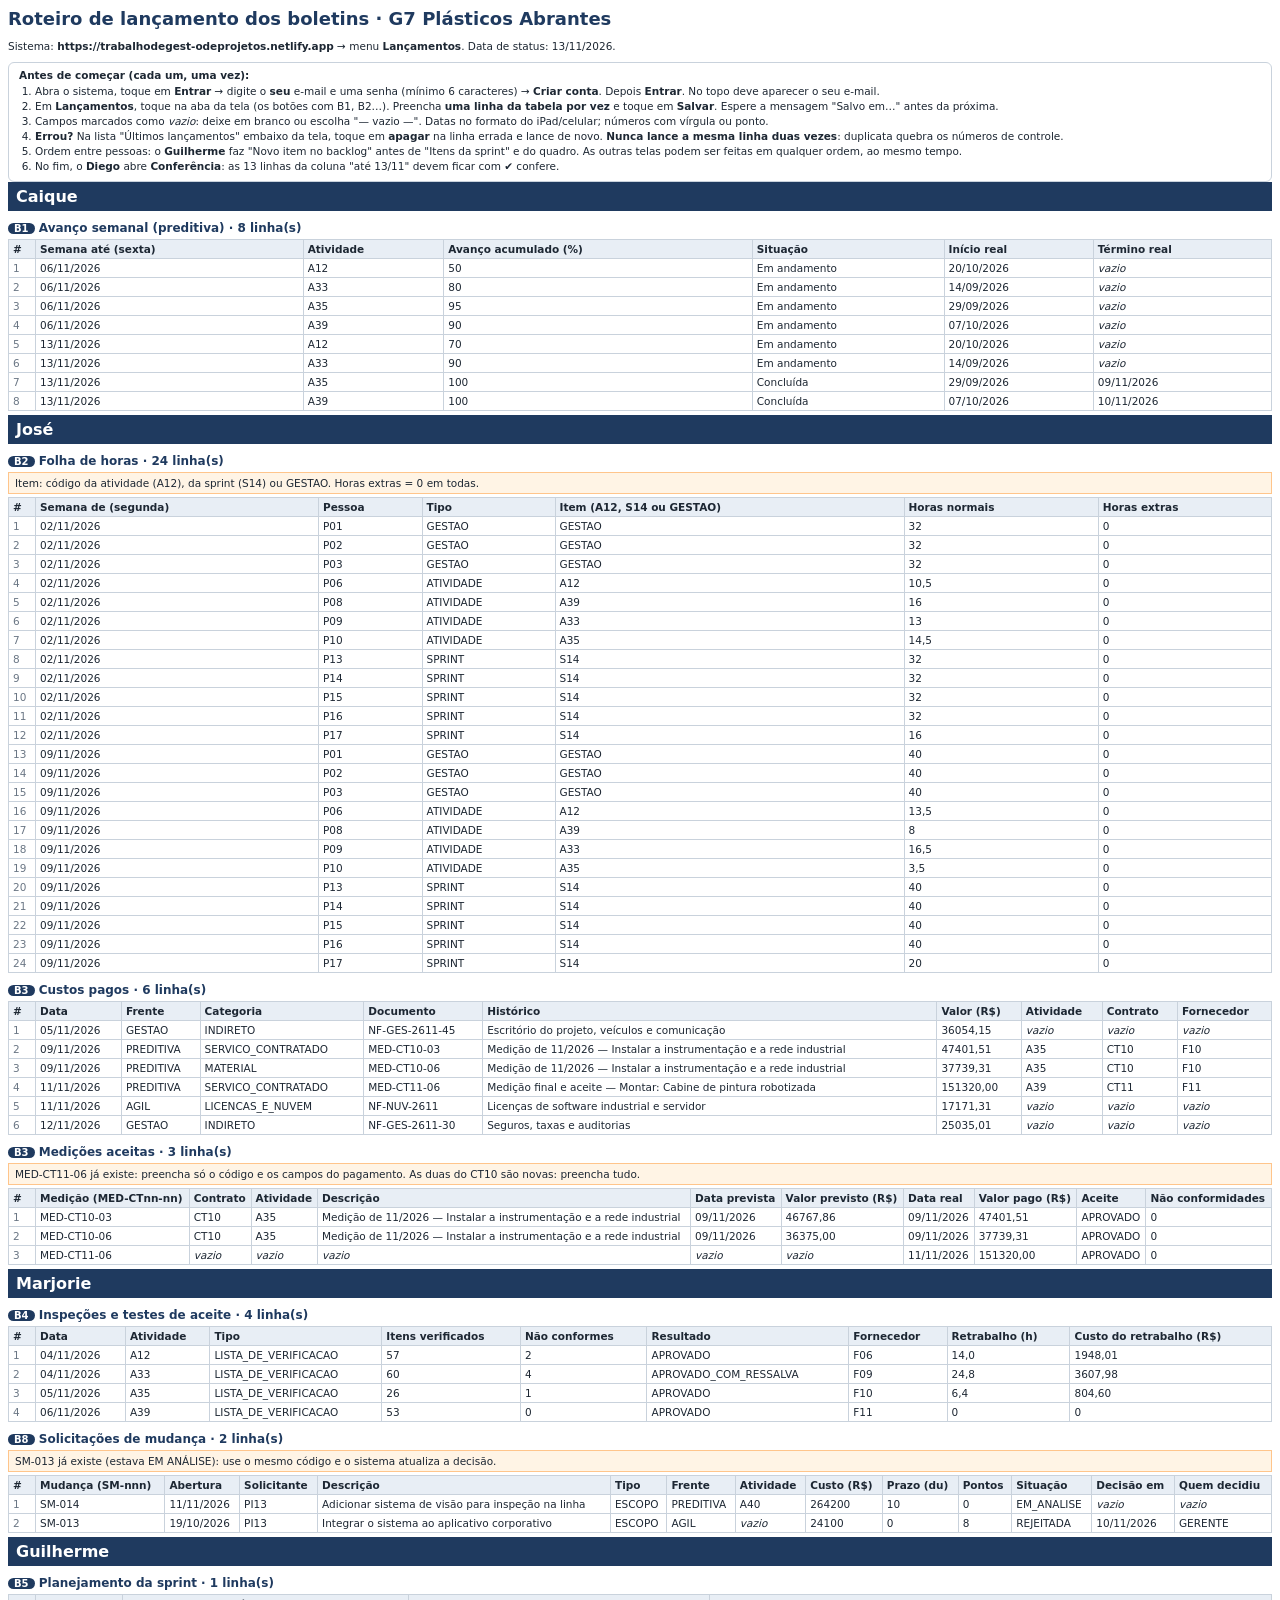
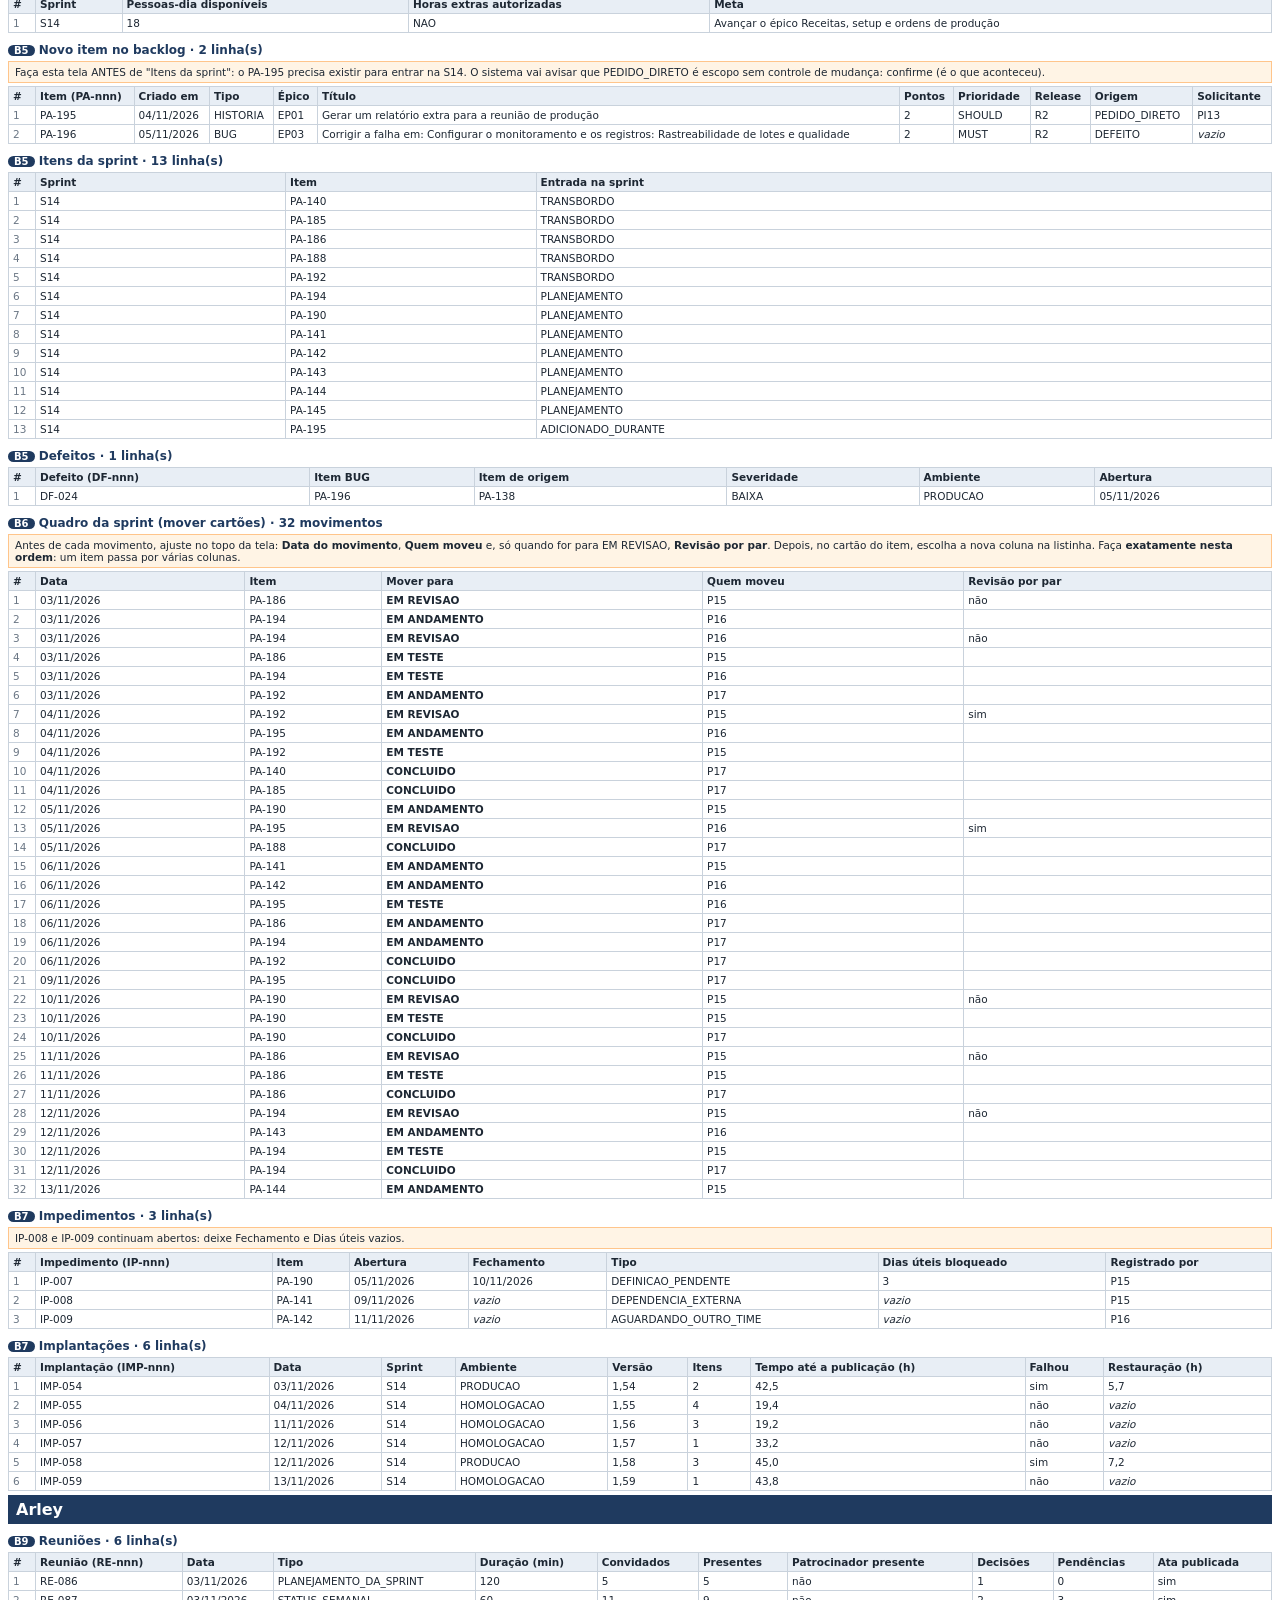
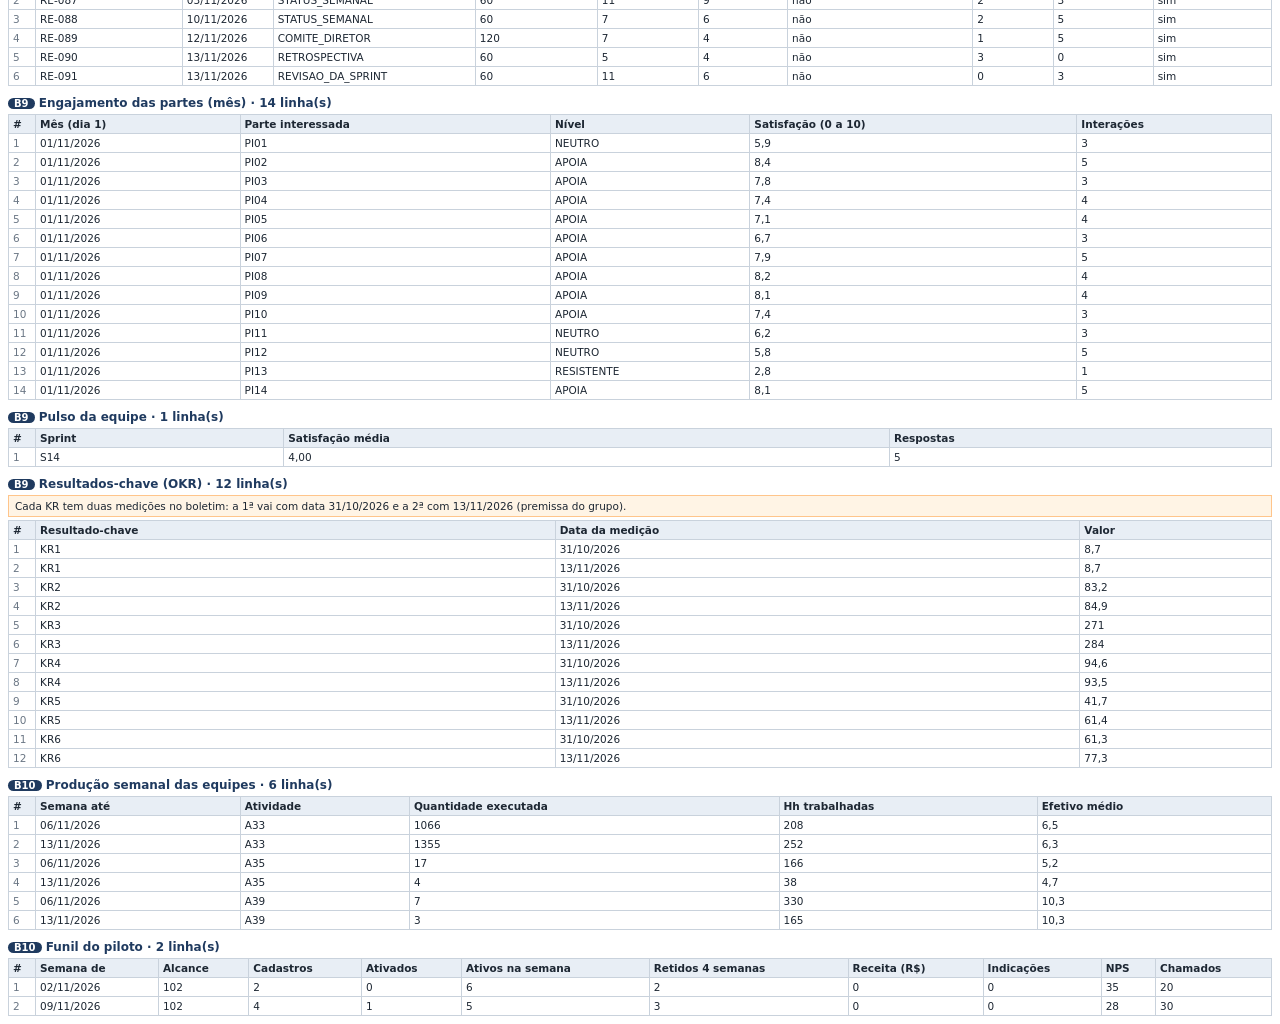
==== docs/roteiro-lancamento.html @ b90aec84 "Roteiro de lançamento dos boletins por integrante (docs/roteiro-lancamento.pdf) Gerado de testes/bol" ====
<!DOCTYPE html><html lang="pt-BR"><head><meta charset="utf-8"><title>Roteiro de lançamento dos boletins · G7</title><style>
@page { size: A4 landscape; margin: 10mm; }
body { font-family: "DejaVu Sans", Arial, sans-serif; font-size: 10.5px; color: #1d2733; }
h1 { font-size: 18px; margin: 0 0 4px; color: #1f3a5f; } h2 { font-size: 16px; color: #fff; background: #1f3a5f; padding: 5px 8px; margin: 0 0 6px; }
h3 { font-size: 12px; color: #1f3a5f; margin: 10px 0 4px; } section { page-break-before: always; }
table { border-collapse: collapse; width: 100%; margin-bottom: 4px; } th { background: #e8eef5; } th, td { border: 1px solid #c9d2dc; padding: 3px 4px; text-align: left; vertical-align: top; }
td.n { color: #6b7785; width: 18px; } .chip { background: #1f3a5f; color: #fff; border-radius: 8px; padding: 0 6px; font-size: 10px; }
.dica { background: #fff4e5; border: 1px solid #ffc58b; padding: 4px 6px; margin: 3px 0; } ol { margin: 4px 0 0 16px; padding: 0; } li { margin: 3px 0; }
.caixa { border: 1px solid #c9d2dc; border-radius: 6px; padding: 6px 10px; margin-top: 6px; }
</style></head><body>
<h1>Roteiro de lançamento dos boletins · G7 Plásticos Abrantes</h1>
<p>Sistema: <b>https://trabalhodegest-odeprojetos.netlify.app</b> → menu <b>Lançamentos</b>. Data de status: 13/11/2026.</p>
<div class="caixa"><b>Antes de começar (cada um, uma vez):</b><ol>
<li>Abra o sistema, toque em <b>Entrar</b> → digite o <b>seu</b> e-mail e uma senha (mínimo 6 caracteres) → <b>Criar conta</b>. Depois <b>Entrar</b>. No topo deve aparecer o seu e-mail.</li>
<li>Em <b>Lançamentos</b>, toque na aba da tela (os botões com B1, B2…). Preencha <b>uma linha da tabela por vez</b> e toque em <b>Salvar</b>. Espere a mensagem "Salvo em…" antes da próxima.</li>
<li>Campos marcados como <i>vazio</i>: deixe em branco ou escolha "— vazio —". Datas no formato do iPad/celular; números com vírgula ou ponto.</li>
<li><b>Errou?</b> Na lista "Últimos lançamentos" embaixo da tela, toque em <b>apagar</b> na linha errada e lance de novo. <b>Nunca lance a mesma linha duas vezes</b>: duplicata quebra os números de controle.</li>
<li>Ordem entre pessoas: o <b>Guilherme</b> faz "Novo item no backlog" antes de "Itens da sprint" e do quadro. As outras telas podem ser feitas em qualquer ordem, ao mesmo tempo.</li>
<li>No fim, o <b>Diego</b> abre <b>Conferência</b>: as 13 linhas da coluna "até 13/11" devem ficar com ✔ confere.</li></ol></div>
<section><h2>Caique</h2><h3><span class="chip">B1</span> Avanço semanal (preditiva) · 8 linha(s)</h3><table><tr><th>#</th><th>Semana até (sexta)</th><th>Atividade</th><th>Avanço acumulado (%)</th><th>Situação</th><th>Início real</th><th>Término real</th></tr><tr><td class="n">1</td><td>06/11/2026</td><td>A12</td><td>50</td><td>Em andamento</td><td>20/10/2026</td><td><i>vazio</i></td></tr><tr><td class="n">2</td><td>06/11/2026</td><td>A33</td><td>80</td><td>Em andamento</td><td>14/09/2026</td><td><i>vazio</i></td></tr><tr><td class="n">3</td><td>06/11/2026</td><td>A35</td><td>95</td><td>Em andamento</td><td>29/09/2026</td><td><i>vazio</i></td></tr><tr><td class="n">4</td><td>06/11/2026</td><td>A39</td><td>90</td><td>Em andamento</td><td>07/10/2026</td><td><i>vazio</i></td></tr><tr><td class="n">5</td><td>13/11/2026</td><td>A12</td><td>70</td><td>Em andamento</td><td>20/10/2026</td><td><i>vazio</i></td></tr><tr><td class="n">6</td><td>13/11/2026</td><td>A33</td><td>90</td><td>Em andamento</td><td>14/09/2026</td><td><i>vazio</i></td></tr><tr><td class="n">7</td><td>13/11/2026</td><td>A35</td><td>100</td><td>Concluída</td><td>29/09/2026</td><td>09/11/2026</td></tr><tr><td class="n">8</td><td>13/11/2026</td><td>A39</td><td>100</td><td>Concluída</td><td>07/10/2026</td><td>10/11/2026</td></tr></table></section><section><h2>José</h2><h3><span class="chip">B2</span> Folha de horas · 24 linha(s)</h3><p class="dica">Item: código da atividade (A12), da sprint (S14) ou GESTAO. Horas extras = 0 em todas.</p><table><tr><th>#</th><th>Semana de (segunda)</th><th>Pessoa</th><th>Tipo</th><th>Item (A12, S14 ou GESTAO)</th><th>Horas normais</th><th>Horas extras</th></tr><tr><td class="n">1</td><td>02/11/2026</td><td>P01</td><td>GESTAO</td><td>GESTAO</td><td>32</td><td>0</td></tr><tr><td class="n">2</td><td>02/11/2026</td><td>P02</td><td>GESTAO</td><td>GESTAO</td><td>32</td><td>0</td></tr><tr><td class="n">3</td><td>02/11/2026</td><td>P03</td><td>GESTAO</td><td>GESTAO</td><td>32</td><td>0</td></tr><tr><td class="n">4</td><td>02/11/2026</td><td>P06</td><td>ATIVIDADE</td><td>A12</td><td>10,5</td><td>0</td></tr><tr><td class="n">5</td><td>02/11/2026</td><td>P08</td><td>ATIVIDADE</td><td>A39</td><td>16</td><td>0</td></tr><tr><td class="n">6</td><td>02/11/2026</td><td>P09</td><td>ATIVIDADE</td><td>A33</td><td>13</td><td>0</td></tr><tr><td class="n">7</td><td>02/11/2026</td><td>P10</td><td>ATIVIDADE</td><td>A35</td><td>14,5</td><td>0</td></tr><tr><td class="n">8</td><td>02/11/2026</td><td>P13</td><td>SPRINT</td><td>S14</td><td>32</td><td>0</td></tr><tr><td class="n">9</td><td>02/11/2026</td><td>P14</td><td>SPRINT</td><td>S14</td><td>32</td><td>0</td></tr><tr><td class="n">10</td><td>02/11/2026</td><td>P15</td><td>SPRINT</td><td>S14</td><td>32</td><td>0</td></tr><tr><td class="n">11</td><td>02/11/2026</td><td>P16</td><td>SPRINT</td><td>S14</td><td>32</td><td>0</td></tr><tr><td class="n">12</td><td>02/11/2026</td><td>P17</td><td>SPRINT</td><td>S14</td><td>16</td><td>0</td></tr><tr><td class="n">13</td><td>09/11/2026</td><td>P01</td><td>GESTAO</td><td>GESTAO</td><td>40</td><td>0</td></tr><tr><td class="n">14</td><td>09/11/2026</td><td>P02</td><td>GESTAO</td><td>GESTAO</td><td>40</td><td>0</td></tr><tr><td class="n">15</td><td>09/11/2026</td><td>P03</td><td>GESTAO</td><td>GESTAO</td><td>40</td><td>0</td></tr><tr><td class="n">16</td><td>09/11/2026</td><td>P06</td><td>ATIVIDADE</td><td>A12</td><td>13,5</td><td>0</td></tr><tr><td class="n">17</td><td>09/11/2026</td><td>P08</td><td>ATIVIDADE</td><td>A39</td><td>8</td><td>0</td></tr><tr><td class="n">18</td><td>09/11/2026</td><td>P09</td><td>ATIVIDADE</td><td>A33</td><td>16,5</td><td>0</td></tr><tr><td class="n">19</td><td>09/11/2026</td><td>P10</td><td>ATIVIDADE</td><td>A35</td><td>3,5</td><td>0</td></tr><tr><td class="n">20</td><td>09/11/2026</td><td>P13</td><td>SPRINT</td><td>S14</td><td>40</td><td>0</td></tr><tr><td class="n">21</td><td>09/11/2026</td><td>P14</td><td>SPRINT</td><td>S14</td><td>40</td><td>0</td></tr><tr><td class="n">22</td><td>09/11/2026</td><td>P15</td><td>SPRINT</td><td>S14</td><td>40</td><td>0</td></tr><tr><td class="n">23</td><td>09/11/2026</td><td>P16</td><td>SPRINT</td><td>S14</td><td>40</td><td>0</td></tr><tr><td class="n">24</td><td>09/11/2026</td><td>P17</td><td>SPRINT</td><td>S14</td><td>20</td><td>0</td></tr></table><h3><span class="chip">B3</span> Custos pagos · 6 linha(s)</h3><table><tr><th>#</th><th>Data</th><th>Frente</th><th>Categoria</th><th>Documento</th><th>Histórico</th><th>Valor (R$)</th><th>Atividade</th><th>Contrato</th><th>Fornecedor</th></tr><tr><td class="n">1</td><td>05/11/2026</td><td>GESTAO</td><td>INDIRETO</td><td>NF-GES-2611-45</td><td>Escritório do projeto, veículos e comunicação</td><td>36054,15</td><td><i>vazio</i></td><td><i>vazio</i></td><td><i>vazio</i></td></tr><tr><td class="n">2</td><td>09/11/2026</td><td>PREDITIVA</td><td>SERVICO_CONTRATADO</td><td>MED-CT10-03</td><td>Medição de 11/2026 — Instalar a instrumentação e a rede industrial</td><td>47401,51</td><td>A35</td><td>CT10</td><td>F10</td></tr><tr><td class="n">3</td><td>09/11/2026</td><td>PREDITIVA</td><td>MATERIAL</td><td>MED-CT10-06</td><td>Medição de 11/2026 — Instalar a instrumentação e a rede industrial</td><td>37739,31</td><td>A35</td><td>CT10</td><td>F10</td></tr><tr><td class="n">4</td><td>11/11/2026</td><td>PREDITIVA</td><td>SERVICO_CONTRATADO</td><td>MED-CT11-06</td><td>Medição final e aceite — Montar: Cabine de pintura robotizada</td><td>151320,00</td><td>A39</td><td>CT11</td><td>F11</td></tr><tr><td class="n">5</td><td>11/11/2026</td><td>AGIL</td><td>LICENCAS_E_NUVEM</td><td>NF-NUV-2611</td><td>Licenças de software industrial e servidor</td><td>17171,31</td><td><i>vazio</i></td><td><i>vazio</i></td><td><i>vazio</i></td></tr><tr><td class="n">6</td><td>12/11/2026</td><td>GESTAO</td><td>INDIRETO</td><td>NF-GES-2611-30</td><td>Seguros, taxas e auditorias</td><td>25035,01</td><td><i>vazio</i></td><td><i>vazio</i></td><td><i>vazio</i></td></tr></table><h3><span class="chip">B3</span> Medições aceitas · 3 linha(s)</h3><p class="dica">MED-CT11-06 já existe: preencha só o código e os campos do pagamento. As duas do CT10 são novas: preencha tudo.</p><table><tr><th>#</th><th>Medição (MED-CTnn-nn)</th><th>Contrato</th><th>Atividade</th><th>Descrição</th><th>Data prevista</th><th>Valor previsto (R$)</th><th>Data real</th><th>Valor pago (R$)</th><th>Aceite</th><th>Não conformidades</th></tr><tr><td class="n">1</td><td>MED-CT10-03</td><td>CT10</td><td>A35</td><td>Medição de 11/2026 — Instalar a instrumentação e a rede industrial</td><td>09/11/2026</td><td>46767,86</td><td>09/11/2026</td><td>47401,51</td><td>APROVADO</td><td>0</td></tr><tr><td class="n">2</td><td>MED-CT10-06</td><td>CT10</td><td>A35</td><td>Medição de 11/2026 — Instalar a instrumentação e a rede industrial</td><td>09/11/2026</td><td>36375,00</td><td>09/11/2026</td><td>37739,31</td><td>APROVADO</td><td>0</td></tr><tr><td class="n">3</td><td>MED-CT11-06</td><td><i>vazio</i></td><td><i>vazio</i></td><td><i>vazio</i></td><td><i>vazio</i></td><td><i>vazio</i></td><td>11/11/2026</td><td>151320,00</td><td>APROVADO</td><td>0</td></tr></table></section><section><h2>Marjorie</h2><h3><span class="chip">B4</span> Inspeções e testes de aceite · 4 linha(s)</h3><table><tr><th>#</th><th>Data</th><th>Atividade</th><th>Tipo</th><th>Itens verificados</th><th>Não conformes</th><th>Resultado</th><th>Fornecedor</th><th>Retrabalho (h)</th><th>Custo do retrabalho (R$)</th></tr><tr><td class="n">1</td><td>04/11/2026</td><td>A12</td><td>LISTA_DE_VERIFICACAO</td><td>57</td><td>2</td><td>APROVADO</td><td>F06</td><td>14,0</td><td>1948,01</td></tr><tr><td class="n">2</td><td>04/11/2026</td><td>A33</td><td>LISTA_DE_VERIFICACAO</td><td>60</td><td>4</td><td>APROVADO_COM_RESSALVA</td><td>F09</td><td>24,8</td><td>3607,98</td></tr><tr><td class="n">3</td><td>05/11/2026</td><td>A35</td><td>LISTA_DE_VERIFICACAO</td><td>26</td><td>1</td><td>APROVADO</td><td>F10</td><td>6,4</td><td>804,60</td></tr><tr><td class="n">4</td><td>06/11/2026</td><td>A39</td><td>LISTA_DE_VERIFICACAO</td><td>53</td><td>0</td><td>APROVADO</td><td>F11</td><td>0</td><td>0</td></tr></table><h3><span class="chip">B8</span> Solicitações de mudança · 2 linha(s)</h3><p class="dica">SM-013 já existe (estava EM ANÁLISE): use o mesmo código e o sistema atualiza a decisão.</p><table><tr><th>#</th><th>Mudança (SM-nnn)</th><th>Abertura</th><th>Solicitante</th><th>Descrição</th><th>Tipo</th><th>Frente</th><th>Atividade</th><th>Custo (R$)</th><th>Prazo (du)</th><th>Pontos</th><th>Situação</th><th>Decisão em</th><th>Quem decidiu</th></tr><tr><td class="n">1</td><td>SM-014</td><td>11/11/2026</td><td>PI13</td><td>Adicionar sistema de visão para inspeção na linha</td><td>ESCOPO</td><td>PREDITIVA</td><td>A40</td><td>264200</td><td>10</td><td>0</td><td>EM_ANALISE</td><td><i>vazio</i></td><td><i>vazio</i></td></tr><tr><td class="n">2</td><td>SM-013</td><td>19/10/2026</td><td>PI13</td><td>Integrar o sistema ao aplicativo corporativo</td><td>ESCOPO</td><td>AGIL</td><td><i>vazio</i></td><td>24100</td><td>0</td><td>8</td><td>REJEITADA</td><td>10/11/2026</td><td>GERENTE</td></tr></table></section><section><h2>Guilherme</h2><h3><span class="chip">B5</span> Planejamento da sprint · 1 linha(s)</h3><table><tr><th>#</th><th>Sprint</th><th>Pessoas-dia disponíveis</th><th>Horas extras autorizadas</th><th>Meta</th></tr><tr><td class="n">1</td><td>S14</td><td>18</td><td>NAO</td><td>Avançar o épico Receitas, setup e ordens de produção</td></tr></table><h3><span class="chip">B5</span> Novo item no backlog · 2 linha(s)</h3><p class="dica">Faça esta tela ANTES de "Itens da sprint": o PA-195 precisa existir para entrar na S14. O sistema vai avisar que PEDIDO_DIRETO é escopo sem controle de mudança: confirme (é o que aconteceu).</p><table><tr><th>#</th><th>Item (PA-nnn)</th><th>Criado em</th><th>Tipo</th><th>Épico</th><th>Título</th><th>Pontos</th><th>Prioridade</th><th>Release</th><th>Origem</th><th>Solicitante</th></tr><tr><td class="n">1</td><td>PA-195</td><td>04/11/2026</td><td>HISTORIA</td><td>EP01</td><td>Gerar um relatório extra para a reunião de produção</td><td>2</td><td>SHOULD</td><td>R2</td><td>PEDIDO_DIRETO</td><td>PI13</td></tr><tr><td class="n">2</td><td>PA-196</td><td>05/11/2026</td><td>BUG</td><td>EP03</td><td>Corrigir a falha em: Configurar o monitoramento e os registros: Rastreabilidade de lotes e qualidade</td><td>2</td><td>MUST</td><td>R2</td><td>DEFEITO</td><td><i>vazio</i></td></tr></table><h3><span class="chip">B5</span> Itens da sprint · 13 linha(s)</h3><table><tr><th>#</th><th>Sprint</th><th>Item</th><th>Entrada na sprint</th></tr><tr><td class="n">1</td><td>S14</td><td>PA-140</td><td>TRANSBORDO</td></tr><tr><td class="n">2</td><td>S14</td><td>PA-185</td><td>TRANSBORDO</td></tr><tr><td class="n">3</td><td>S14</td><td>PA-186</td><td>TRANSBORDO</td></tr><tr><td class="n">4</td><td>S14</td><td>PA-188</td><td>TRANSBORDO</td></tr><tr><td class="n">5</td><td>S14</td><td>PA-192</td><td>TRANSBORDO</td></tr><tr><td class="n">6</td><td>S14</td><td>PA-194</td><td>PLANEJAMENTO</td></tr><tr><td class="n">7</td><td>S14</td><td>PA-190</td><td>PLANEJAMENTO</td></tr><tr><td class="n">8</td><td>S14</td><td>PA-141</td><td>PLANEJAMENTO</td></tr><tr><td class="n">9</td><td>S14</td><td>PA-142</td><td>PLANEJAMENTO</td></tr><tr><td class="n">10</td><td>S14</td><td>PA-143</td><td>PLANEJAMENTO</td></tr><tr><td class="n">11</td><td>S14</td><td>PA-144</td><td>PLANEJAMENTO</td></tr><tr><td class="n">12</td><td>S14</td><td>PA-145</td><td>PLANEJAMENTO</td></tr><tr><td class="n">13</td><td>S14</td><td>PA-195</td><td>ADICIONADO_DURANTE</td></tr></table><h3><span class="chip">B5</span> Defeitos · 1 linha(s)</h3><table><tr><th>#</th><th>Defeito (DF-nnn)</th><th>Item BUG</th><th>Item de origem</th><th>Severidade</th><th>Ambiente</th><th>Abertura</th></tr><tr><td class="n">1</td><td>DF-024</td><td>PA-196</td><td>PA-138</td><td>BAIXA</td><td>PRODUCAO</td><td>05/11/2026</td></tr></table><h3><span class="chip">B6</span> Quadro da sprint (mover cartões) · 32 movimentos</h3><p class="dica">Antes de cada movimento, ajuste no topo da tela: <b>Data do movimento</b>, <b>Quem moveu</b> e, só quando for para EM REVISAO, <b>Revisão por par</b>. Depois, no cartão do item, escolha a nova coluna na listinha. Faça <b>exatamente nesta ordem</b>: um item passa por várias colunas.</p><table><tr><th>#</th><th>Data</th><th>Item</th><th>Mover para</th><th>Quem moveu</th><th>Revisão por par</th></tr><tr><td class="n">1</td><td>03/11/2026</td><td>PA-186</td><td><b>EM REVISAO</b></td><td>P15</td><td>não</td></tr><tr><td class="n">2</td><td>03/11/2026</td><td>PA-194</td><td><b>EM ANDAMENTO</b></td><td>P16</td><td></td></tr><tr><td class="n">3</td><td>03/11/2026</td><td>PA-194</td><td><b>EM REVISAO</b></td><td>P16</td><td>não</td></tr><tr><td class="n">4</td><td>03/11/2026</td><td>PA-186</td><td><b>EM TESTE</b></td><td>P15</td><td></td></tr><tr><td class="n">5</td><td>03/11/2026</td><td>PA-194</td><td><b>EM TESTE</b></td><td>P16</td><td></td></tr><tr><td class="n">6</td><td>03/11/2026</td><td>PA-192</td><td><b>EM ANDAMENTO</b></td><td>P17</td><td></td></tr><tr><td class="n">7</td><td>04/11/2026</td><td>PA-192</td><td><b>EM REVISAO</b></td><td>P15</td><td>sim</td></tr><tr><td class="n">8</td><td>04/11/2026</td><td>PA-195</td><td><b>EM ANDAMENTO</b></td><td>P16</td><td></td></tr><tr><td class="n">9</td><td>04/11/2026</td><td>PA-192</td><td><b>EM TESTE</b></td><td>P15</td><td></td></tr><tr><td class="n">10</td><td>04/11/2026</td><td>PA-140</td><td><b>CONCLUIDO</b></td><td>P17</td><td></td></tr><tr><td class="n">11</td><td>04/11/2026</td><td>PA-185</td><td><b>CONCLUIDO</b></td><td>P17</td><td></td></tr><tr><td class="n">12</td><td>05/11/2026</td><td>PA-190</td><td><b>EM ANDAMENTO</b></td><td>P15</td><td></td></tr><tr><td class="n">13</td><td>05/11/2026</td><td>PA-195</td><td><b>EM REVISAO</b></td><td>P16</td><td>sim</td></tr><tr><td class="n">14</td><td>05/11/2026</td><td>PA-188</td><td><b>CONCLUIDO</b></td><td>P17</td><td></td></tr><tr><td class="n">15</td><td>06/11/2026</td><td>PA-141</td><td><b>EM ANDAMENTO</b></td><td>P15</td><td></td></tr><tr><td class="n">16</td><td>06/11/2026</td><td>PA-142</td><td><b>EM ANDAMENTO</b></td><td>P16</td><td></td></tr><tr><td class="n">17</td><td>06/11/2026</td><td>PA-195</td><td><b>EM TESTE</b></td><td>P16</td><td></td></tr><tr><td class="n">18</td><td>06/11/2026</td><td>PA-186</td><td><b>EM ANDAMENTO</b></td><td>P17</td><td></td></tr><tr><td class="n">19</td><td>06/11/2026</td><td>PA-194</td><td><b>EM ANDAMENTO</b></td><td>P17</td><td></td></tr><tr><td class="n">20</td><td>06/11/2026</td><td>PA-192</td><td><b>CONCLUIDO</b></td><td>P17</td><td></td></tr><tr><td class="n">21</td><td>09/11/2026</td><td>PA-195</td><td><b>CONCLUIDO</b></td><td>P17</td><td></td></tr><tr><td class="n">22</td><td>10/11/2026</td><td>PA-190</td><td><b>EM REVISAO</b></td><td>P15</td><td>não</td></tr><tr><td class="n">23</td><td>10/11/2026</td><td>PA-190</td><td><b>EM TESTE</b></td><td>P15</td><td></td></tr><tr><td class="n">24</td><td>10/11/2026</td><td>PA-190</td><td><b>CONCLUIDO</b></td><td>P17</td><td></td></tr><tr><td class="n">25</td><td>11/11/2026</td><td>PA-186</td><td><b>EM REVISAO</b></td><td>P15</td><td>não</td></tr><tr><td class="n">26</td><td>11/11/2026</td><td>PA-186</td><td><b>EM TESTE</b></td><td>P15</td><td></td></tr><tr><td class="n">27</td><td>11/11/2026</td><td>PA-186</td><td><b>CONCLUIDO</b></td><td>P17</td><td></td></tr><tr><td class="n">28</td><td>12/11/2026</td><td>PA-194</td><td><b>EM REVISAO</b></td><td>P15</td><td>não</td></tr><tr><td class="n">29</td><td>12/11/2026</td><td>PA-143</td><td><b>EM ANDAMENTO</b></td><td>P16</td><td></td></tr><tr><td class="n">30</td><td>12/11/2026</td><td>PA-194</td><td><b>EM TESTE</b></td><td>P15</td><td></td></tr><tr><td class="n">31</td><td>12/11/2026</td><td>PA-194</td><td><b>CONCLUIDO</b></td><td>P17</td><td></td></tr><tr><td class="n">32</td><td>13/11/2026</td><td>PA-144</td><td><b>EM ANDAMENTO</b></td><td>P15</td><td></td></tr></table><h3><span class="chip">B7</span> Impedimentos · 3 linha(s)</h3><p class="dica">IP-008 e IP-009 continuam abertos: deixe Fechamento e Dias úteis vazios.</p><table><tr><th>#</th><th>Impedimento (IP-nnn)</th><th>Item</th><th>Abertura</th><th>Fechamento</th><th>Tipo</th><th>Dias úteis bloqueado</th><th>Registrado por</th></tr><tr><td class="n">1</td><td>IP-007</td><td>PA-190</td><td>05/11/2026</td><td>10/11/2026</td><td>DEFINICAO_PENDENTE</td><td>3</td><td>P15</td></tr><tr><td class="n">2</td><td>IP-008</td><td>PA-141</td><td>09/11/2026</td><td><i>vazio</i></td><td>DEPENDENCIA_EXTERNA</td><td><i>vazio</i></td><td>P15</td></tr><tr><td class="n">3</td><td>IP-009</td><td>PA-142</td><td>11/11/2026</td><td><i>vazio</i></td><td>AGUARDANDO_OUTRO_TIME</td><td><i>vazio</i></td><td>P16</td></tr></table><h3><span class="chip">B7</span> Implantações · 6 linha(s)</h3><table><tr><th>#</th><th>Implantação (IMP-nnn)</th><th>Data</th><th>Sprint</th><th>Ambiente</th><th>Versão</th><th>Itens</th><th>Tempo até a publicação (h)</th><th>Falhou</th><th>Restauração (h)</th></tr><tr><td class="n">1</td><td>IMP-054</td><td>03/11/2026</td><td>S14</td><td>PRODUCAO</td><td>1,54</td><td>2</td><td>42,5</td><td>sim</td><td>5,7</td></tr><tr><td class="n">2</td><td>IMP-055</td><td>04/11/2026</td><td>S14</td><td>HOMOLOGACAO</td><td>1,55</td><td>4</td><td>19,4</td><td>não</td><td><i>vazio</i></td></tr><tr><td class="n">3</td><td>IMP-056</td><td>11/11/2026</td><td>S14</td><td>HOMOLOGACAO</td><td>1,56</td><td>3</td><td>19,2</td><td>não</td><td><i>vazio</i></td></tr><tr><td class="n">4</td><td>IMP-057</td><td>12/11/2026</td><td>S14</td><td>HOMOLOGACAO</td><td>1,57</td><td>1</td><td>33,2</td><td>não</td><td><i>vazio</i></td></tr><tr><td class="n">5</td><td>IMP-058</td><td>12/11/2026</td><td>S14</td><td>PRODUCAO</td><td>1,58</td><td>3</td><td>45,0</td><td>sim</td><td>7,2</td></tr><tr><td class="n">6</td><td>IMP-059</td><td>13/11/2026</td><td>S14</td><td>HOMOLOGACAO</td><td>1,59</td><td>1</td><td>43,8</td><td>não</td><td><i>vazio</i></td></tr></table></section><section><h2>Arley</h2><h3><span class="chip">B9</span> Reuniões · 6 linha(s)</h3><table><tr><th>#</th><th>Reunião (RE-nnn)</th><th>Data</th><th>Tipo</th><th>Duração (min)</th><th>Convidados</th><th>Presentes</th><th>Patrocinador presente</th><th>Decisões</th><th>Pendências</th><th>Ata publicada</th></tr><tr><td class="n">1</td><td>RE-086</td><td>03/11/2026</td><td>PLANEJAMENTO_DA_SPRINT</td><td>120</td><td>5</td><td>5</td><td>não</td><td>1</td><td>0</td><td>sim</td></tr><tr><td class="n">2</td><td>RE-087</td><td>03/11/2026</td><td>STATUS_SEMANAL</td><td>60</td><td>11</td><td>9</td><td>não</td><td>2</td><td>3</td><td>sim</td></tr><tr><td class="n">3</td><td>RE-088</td><td>10/11/2026</td><td>STATUS_SEMANAL</td><td>60</td><td>7</td><td>6</td><td>não</td><td>2</td><td>5</td><td>sim</td></tr><tr><td class="n">4</td><td>RE-089</td><td>12/11/2026</td><td>COMITE_DIRETOR</td><td>120</td><td>7</td><td>4</td><td>não</td><td>1</td><td>5</td><td>sim</td></tr><tr><td class="n">5</td><td>RE-090</td><td>13/11/2026</td><td>RETROSPECTIVA</td><td>60</td><td>5</td><td>4</td><td>não</td><td>3</td><td>0</td><td>sim</td></tr><tr><td class="n">6</td><td>RE-091</td><td>13/11/2026</td><td>REVISAO_DA_SPRINT</td><td>60</td><td>11</td><td>6</td><td>não</td><td>0</td><td>3</td><td>sim</td></tr></table><h3><span class="chip">B9</span> Engajamento das partes (mês) · 14 linha(s)</h3><table><tr><th>#</th><th>Mês (dia 1)</th><th>Parte interessada</th><th>Nível</th><th>Satisfação (0 a 10)</th><th>Interações</th></tr><tr><td class="n">1</td><td>01/11/2026</td><td>PI01</td><td>NEUTRO</td><td>5,9</td><td>3</td></tr><tr><td class="n">2</td><td>01/11/2026</td><td>PI02</td><td>APOIA</td><td>8,4</td><td>5</td></tr><tr><td class="n">3</td><td>01/11/2026</td><td>PI03</td><td>APOIA</td><td>7,8</td><td>3</td></tr><tr><td class="n">4</td><td>01/11/2026</td><td>PI04</td><td>APOIA</td><td>7,4</td><td>4</td></tr><tr><td class="n">5</td><td>01/11/2026</td><td>PI05</td><td>APOIA</td><td>7,1</td><td>4</td></tr><tr><td class="n">6</td><td>01/11/2026</td><td>PI06</td><td>APOIA</td><td>6,7</td><td>3</td></tr><tr><td class="n">7</td><td>01/11/2026</td><td>PI07</td><td>APOIA</td><td>7,9</td><td>5</td></tr><tr><td class="n">8</td><td>01/11/2026</td><td>PI08</td><td>APOIA</td><td>8,2</td><td>4</td></tr><tr><td class="n">9</td><td>01/11/2026</td><td>PI09</td><td>APOIA</td><td>8,1</td><td>4</td></tr><tr><td class="n">10</td><td>01/11/2026</td><td>PI10</td><td>APOIA</td><td>7,4</td><td>3</td></tr><tr><td class="n">11</td><td>01/11/2026</td><td>PI11</td><td>NEUTRO</td><td>6,2</td><td>3</td></tr><tr><td class="n">12</td><td>01/11/2026</td><td>PI12</td><td>NEUTRO</td><td>5,8</td><td>5</td></tr><tr><td class="n">13</td><td>01/11/2026</td><td>PI13</td><td>RESISTENTE</td><td>2,8</td><td>1</td></tr><tr><td class="n">14</td><td>01/11/2026</td><td>PI14</td><td>APOIA</td><td>8,1</td><td>5</td></tr></table><h3><span class="chip">B9</span> Pulso da equipe · 1 linha(s)</h3><table><tr><th>#</th><th>Sprint</th><th>Satisfação média</th><th>Respostas</th></tr><tr><td class="n">1</td><td>S14</td><td>4,00</td><td>5</td></tr></table><h3><span class="chip">B9</span> Resultados-chave (OKR) · 12 linha(s)</h3><p class="dica">Cada KR tem duas medições no boletim: a 1ª vai com data 31/10/2026 e a 2ª com 13/11/2026 (premissa do grupo).</p><table><tr><th>#</th><th>Resultado-chave</th><th>Data da medição</th><th>Valor</th></tr><tr><td class="n">1</td><td>KR1</td><td>31/10/2026</td><td>8,7</td></tr><tr><td class="n">2</td><td>KR1</td><td>13/11/2026</td><td>8,7</td></tr><tr><td class="n">3</td><td>KR2</td><td>31/10/2026</td><td>83,2</td></tr><tr><td class="n">4</td><td>KR2</td><td>13/11/2026</td><td>84,9</td></tr><tr><td class="n">5</td><td>KR3</td><td>31/10/2026</td><td>271</td></tr><tr><td class="n">6</td><td>KR3</td><td>13/11/2026</td><td>284</td></tr><tr><td class="n">7</td><td>KR4</td><td>31/10/2026</td><td>94,6</td></tr><tr><td class="n">8</td><td>KR4</td><td>13/11/2026</td><td>93,5</td></tr><tr><td class="n">9</td><td>KR5</td><td>31/10/2026</td><td>41,7</td></tr><tr><td class="n">10</td><td>KR5</td><td>13/11/2026</td><td>61,4</td></tr><tr><td class="n">11</td><td>KR6</td><td>31/10/2026</td><td>61,3</td></tr><tr><td class="n">12</td><td>KR6</td><td>13/11/2026</td><td>77,3</td></tr></table><h3><span class="chip">B10</span> Produção semanal das equipes · 6 linha(s)</h3><table><tr><th>#</th><th>Semana até</th><th>Atividade</th><th>Quantidade executada</th><th>Hh trabalhadas</th><th>Efetivo médio</th></tr><tr><td class="n">1</td><td>06/11/2026</td><td>A33</td><td>1066</td><td>208</td><td>6,5</td></tr><tr><td class="n">2</td><td>13/11/2026</td><td>A33</td><td>1355</td><td>252</td><td>6,3</td></tr><tr><td class="n">3</td><td>06/11/2026</td><td>A35</td><td>17</td><td>166</td><td>5,2</td></tr><tr><td class="n">4</td><td>13/11/2026</td><td>A35</td><td>4</td><td>38</td><td>4,7</td></tr><tr><td class="n">5</td><td>06/11/2026</td><td>A39</td><td>7</td><td>330</td><td>10,3</td></tr><tr><td class="n">6</td><td>13/11/2026</td><td>A39</td><td>3</td><td>165</td><td>10,3</td></tr></table><h3><span class="chip">B10</span> Funil do piloto · 2 linha(s)</h3><table><tr><th>#</th><th>Semana de</th><th>Alcance</th><th>Cadastros</th><th>Ativados</th><th>Ativos na semana</th><th>Retidos 4 semanas</th><th>Receita (R$)</th><th>Indicações</th><th>NPS</th><th>Chamados</th></tr><tr><td class="n">1</td><td>02/11/2026</td><td>102</td><td>2</td><td>0</td><td>6</td><td>2</td><td>0</td><td>0</td><td>35</td><td>20</td></tr><tr><td class="n">2</td><td>09/11/2026</td><td>102</td><td>4</td><td>1</td><td>5</td><td>3</td><td>0</td><td>0</td><td>28</td><td>30</td></tr></table></section>
</body></html>
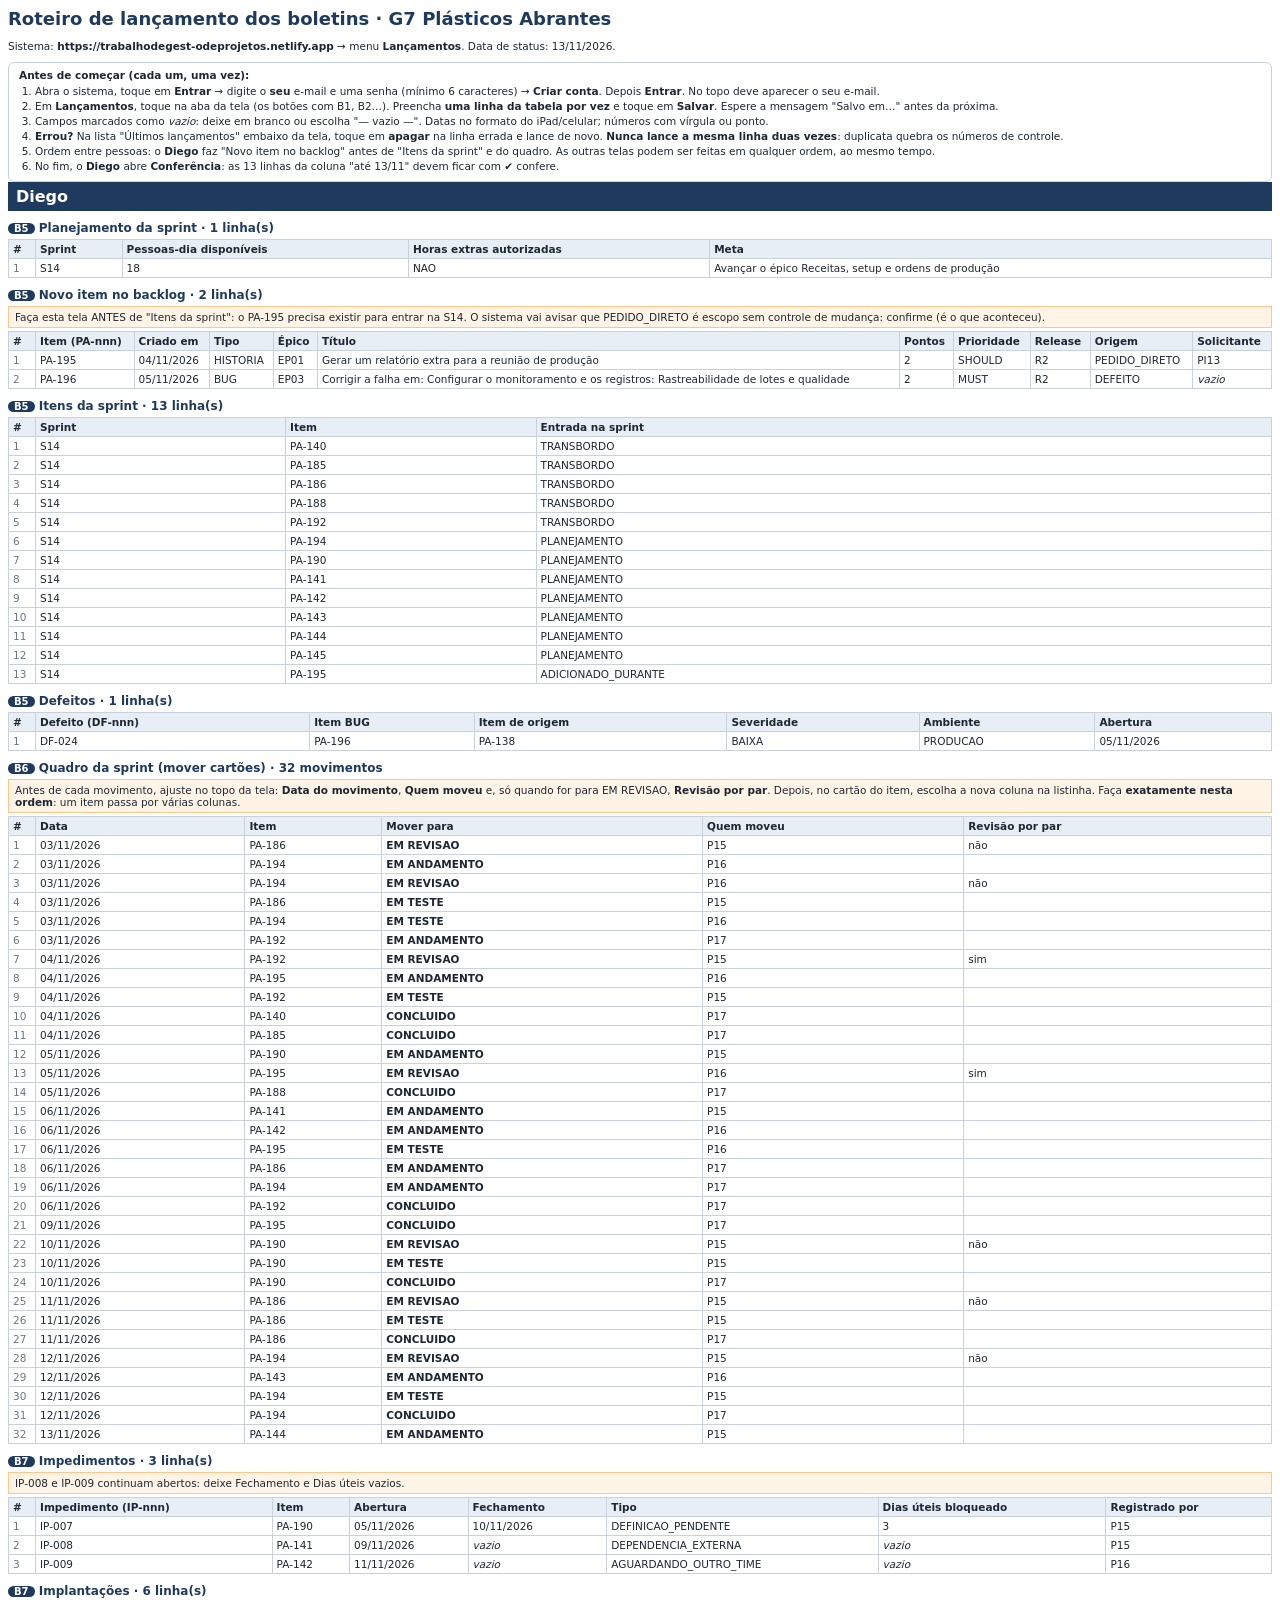
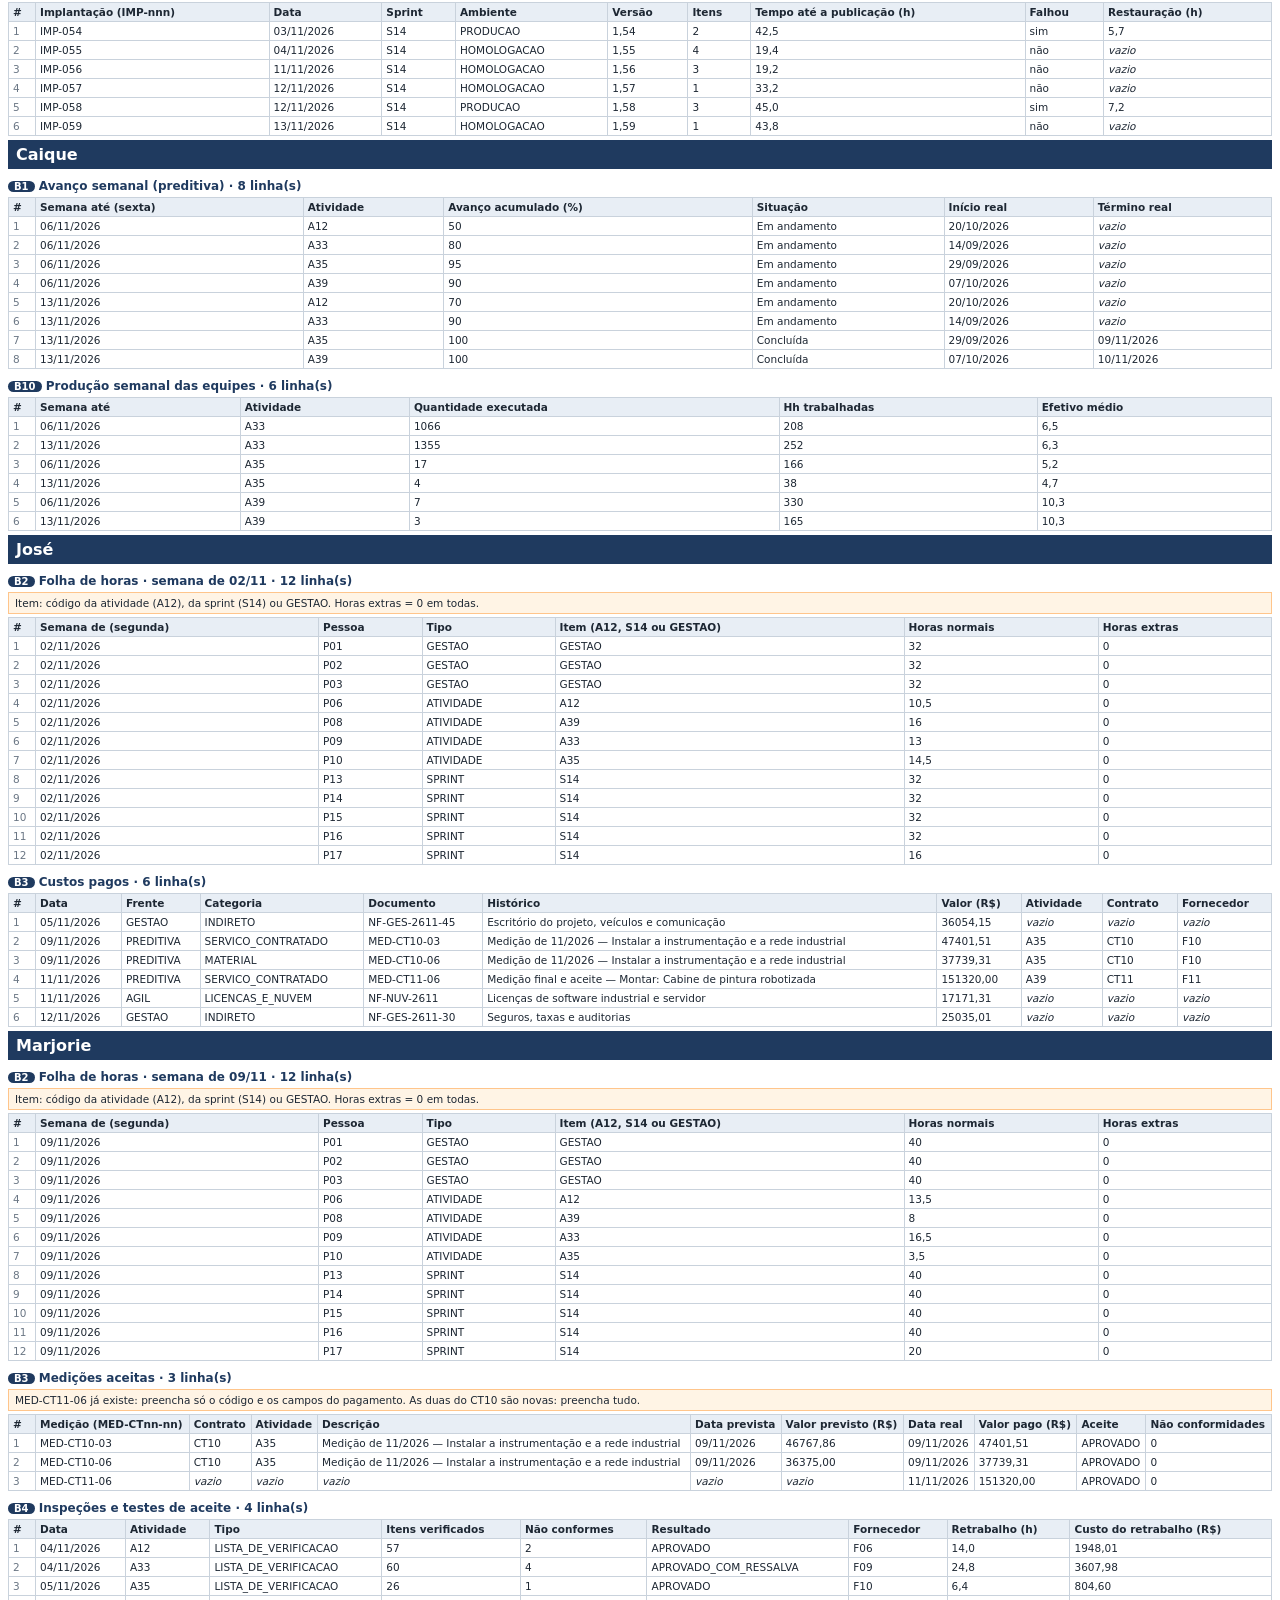
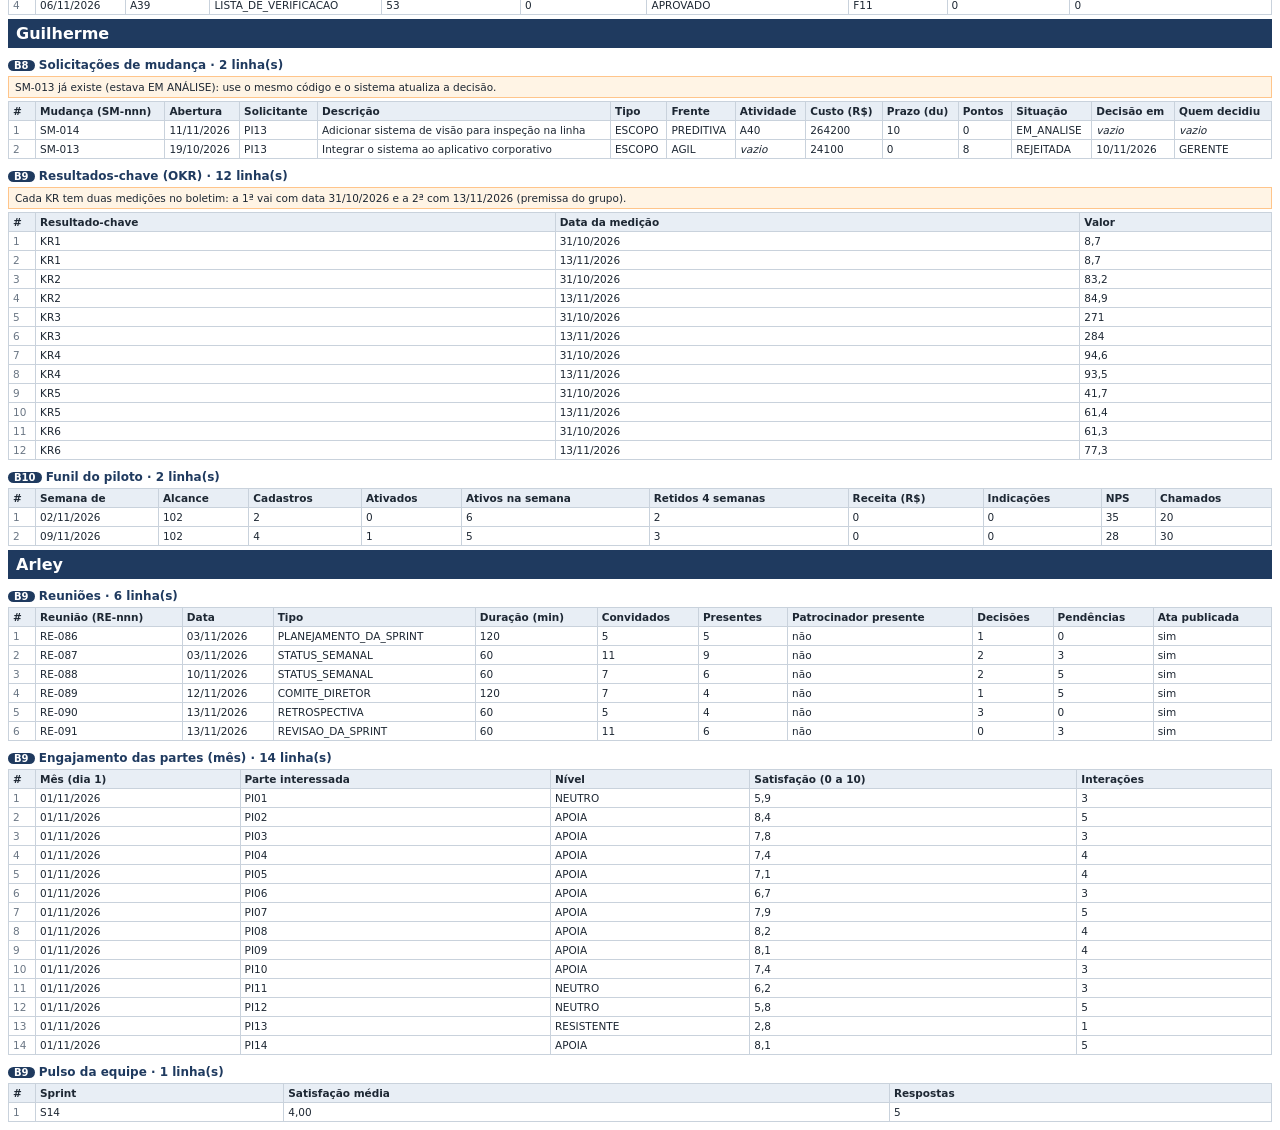
==== commit fb759526: "Redistribui os boletins: Diego lança a trilha ágil (B5 a B7); demais divididos entre 14 e 21 linhas " ====
--- a/docs/roteiro-lancamento.html
+++ b/docs/roteiro-lancamento.html
@@ -1,21 +1,21 @@
 <!DOCTYPE html><html lang="pt-BR"><head><meta charset="utf-8"><title>Roteiro de lançamento dos boletins · G7</title><style>
-@page { size: A4 landscape; margin: 10mm; }
-body { font-family: "DejaVu Sans", Arial, sans-serif; font-size: 10.5px; color: #1d2733; }
-h1 { font-size: 18px; margin: 0 0 4px; color: #1f3a5f; } h2 { font-size: 16px; color: #fff; background: #1f3a5f; padding: 5px 8px; margin: 0 0 6px; }
-h3 { font-size: 12px; color: #1f3a5f; margin: 10px 0 4px; } section { page-break-before: always; }
-table { border-collapse: collapse; width: 100%; margin-bottom: 4px; } th { background: #e8eef5; } th, td { border: 1px solid #c9d2dc; padding: 3px 4px; text-align: left; vertical-align: top; }
-td.n { color: #6b7785; width: 18px; } .chip { background: #1f3a5f; color: #fff; border-radius: 8px; padding: 0 6px; font-size: 10px; }
-.dica { background: #fff4e5; border: 1px solid #ffc58b; padding: 4px 6px; margin: 3px 0; } ol { margin: 4px 0 0 16px; padding: 0; } li { margin: 3px 0; }
-.caixa { border: 1px solid #c9d2dc; border-radius: 6px; padding: 6px 10px; margin-top: 6px; }
-</style></head><body>
-<h1>Roteiro de lançamento dos boletins · G7 Plásticos Abrantes</h1>
-<p>Sistema: <b>https://trabalhodegest-odeprojetos.netlify.app</b> → menu <b>Lançamentos</b>. Data de status: 13/11/2026.</p>
-<div class="caixa"><b>Antes de começar (cada um, uma vez):</b><ol>
-<li>Abra o sistema, toque em <b>Entrar</b> → digite o <b>seu</b> e-mail e uma senha (mínimo 6 caracteres) → <b>Criar conta</b>. Depois <b>Entrar</b>. No topo deve aparecer o seu e-mail.</li>
-<li>Em <b>Lançamentos</b>, toque na aba da tela (os botões com B1, B2…). Preencha <b>uma linha da tabela por vez</b> e toque em <b>Salvar</b>. Espere a mensagem "Salvo em…" antes da próxima.</li>
-<li>Campos marcados como <i>vazio</i>: deixe em branco ou escolha "— vazio —". Datas no formato do iPad/celular; números com vírgula ou ponto.</li>
-<li><b>Errou?</b> Na lista "Últimos lançamentos" embaixo da tela, toque em <b>apagar</b> na linha errada e lance de novo. <b>Nunca lance a mesma linha duas vezes</b>: duplicata quebra os números de controle.</li>
-<li>Ordem entre pessoas: o <b>Guilherme</b> faz "Novo item no backlog" antes de "Itens da sprint" e do quadro. As outras telas podem ser feitas em qualquer ordem, ao mesmo tempo.</li>
-<li>No fim, o <b>Diego</b> abre <b>Conferência</b>: as 13 linhas da coluna "até 13/11" devem ficar com ✔ confere.</li></ol></div>
-<section><h2>Caique</h2><h3><span class="chip">B1</span> Avanço semanal (preditiva) · 8 linha(s)</h3><table><tr><th>#</th><th>Semana até (sexta)</th><th>Atividade</th><th>Avanço acumulado (%)</th><th>Situação</th><th>Início real</th><th>Término real</th></tr><tr><td class="n">1</td><td>06/11/2026</td><td>A12</td><td>50</td><td>Em andamento</td><td>20/10/2026</td><td><i>vazio</i></td></tr><tr><td class="n">2</td><td>06/11/2026</td><td>A33</td><td>80</td><td>Em andamento</td><td>14/09/2026</td><td><i>vazio</i></td></tr><tr><td class="n">3</td><td>06/11/2026</td><td>A35</td><td>95</td><td>Em andamento</td><td>29/09/2026</td><td><i>vazio</i></td></tr><tr><td class="n">4</td><td>06/11/2026</td><td>A39</td><td>90</td><td>Em andamento</td><td>07/10/2026</td><td><i>vazio</i></td></tr><tr><td class="n">5</td><td>13/11/2026</td><td>A12</td><td>70</td><td>Em andamento</td><td>20/10/2026</td><td><i>vazio</i></td></tr><tr><td class="n">6</td><td>13/11/2026</td><td>A33</td><td>90</td><td>Em andamento</td><td>14/09/2026</td><td><i>vazio</i></td></tr><tr><td class="n">7</td><td>13/11/2026</td><td>A35</td><td>100</td><td>Concluída</td><td>29/09/2026</td><td>09/11/2026</td></tr><tr><td class="n">8</td><td>13/11/2026</td><td>A39</td><td>100</td><td>Concluída</td><td>07/10/2026</td><td>10/11/2026</td></tr></table></section><section><h2>José</h2><h3><span class="chip">B2</span> Folha de horas · 24 linha(s)</h3><p class="dica">Item: código da atividade (A12), da sprint (S14) ou GESTAO. Horas extras = 0 em todas.</p><table><tr><th>#</th><th>Semana de (segunda)</th><th>Pessoa</th><th>Tipo</th><th>Item (A12, S14 ou GESTAO)</th><th>Horas normais</th><th>Horas extras</th></tr><tr><td class="n">1</td><td>02/11/2026</td><td>P01</td><td>GESTAO</td><td>GESTAO</td><td>32</td><td>0</td></tr><tr><td class="n">2</td><td>02/11/2026</td><td>P02</td><td>GESTAO</td><td>GESTAO</td><td>32</td><td>0</td></tr><tr><td class="n">3</td><td>02/11/2026</td><td>P03</td><td>GESTAO</td><td>GESTAO</td><td>32</td><td>0</td></tr><tr><td class="n">4</td><td>02/11/2026</td><td>P06</td><td>ATIVIDADE</td><td>A12</td><td>10,5</td><td>0</td></tr><tr><td class="n">5</td><td>02/11/2026</td><td>P08</td><td>ATIVIDADE</td><td>A39</td><td>16</td><td>0</td></tr><tr><td class="n">6</td><td>02/11/2026</td><td>P09</td><td>ATIVIDADE</td><td>A33</td><td>13</td><td>0</td></tr><tr><td class="n">7</td><td>02/11/2026</td><td>P10</td><td>ATIVIDADE</td><td>A35</td><td>14,5</td><td>0</td></tr><tr><td class="n">8</td><td>02/11/2026</td><td>P13</td><td>SPRINT</td><td>S14</td><td>32</td><td>0</td></tr><tr><td class="n">9</td><td>02/11/2026</td><td>P14</td><td>SPRINT</td><td>S14</td><td>32</td><td>0</td></tr><tr><td class="n">10</td><td>02/11/2026</td><td>P15</td><td>SPRINT</td><td>S14</td><td>32</td><td>0</td></tr><tr><td class="n">11</td><td>02/11/2026</td><td>P16</td><td>SPRINT</td><td>S14</td><td>32</td><td>0</td></tr><tr><td class="n">12</td><td>02/11/2026</td><td>P17</td><td>SPRINT</td><td>S14</td><td>16</td><td>0</td></tr><tr><td class="n">13</td><td>09/11/2026</td><td>P01</td><td>GESTAO</td><td>GESTAO</td><td>40</td><td>0</td></tr><tr><td class="n">14</td><td>09/11/2026</td><td>P02</td><td>GESTAO</td><td>GESTAO</td><td>40</td><td>0</td></tr><tr><td class="n">15</td><td>09/11/2026</td><td>P03</td><td>GESTAO</td><td>GESTAO</td><td>40</td><td>0</td></tr><tr><td class="n">16</td><td>09/11/2026</td><td>P06</td><td>ATIVIDADE</td><td>A12</td><td>13,5</td><td>0</td></tr><tr><td class="n">17</td><td>09/11/2026</td><td>P08</td><td>ATIVIDADE</td><td>A39</td><td>8</td><td>0</td></tr><tr><td class="n">18</td><td>09/11/2026</td><td>P09</td><td>ATIVIDADE</td><td>A33</td><td>16,5</td><td>0</td></tr><tr><td class="n">19</td><td>09/11/2026</td><td>P10</td><td>ATIVIDADE</td><td>A35</td><td>3,5</td><td>0</td></tr><tr><td class="n">20</td><td>09/11/2026</td><td>P13</td><td>SPRINT</td><td>S14</td><td>40</td><td>0</td></tr><tr><td class="n">21</td><td>09/11/2026</td><td>P14</td><td>SPRINT</td><td>S14</td><td>40</td><td>0</td></tr><tr><td class="n">22</td><td>09/11/2026</td><td>P15</td><td>SPRINT</td><td>S14</td><td>40</td><td>0</td></tr><tr><td class="n">23</td><td>09/11/2026</td><td>P16</td><td>SPRINT</td><td>S14</td><td>40</td><td>0</td></tr><tr><td class="n">24</td><td>09/11/2026</td><td>P17</td><td>SPRINT</td><td>S14</td><td>20</td><td>0</td></tr></table><h3><span class="chip">B3</span> Custos pagos · 6 linha(s)</h3><table><tr><th>#</th><th>Data</th><th>Frente</th><th>Categoria</th><th>Documento</th><th>Histórico</th><th>Valor (R$)</th><th>Atividade</th><th>Contrato</th><th>Fornecedor</th></tr><tr><td class="n">1</td><td>05/11/2026</td><td>GESTAO</td><td>INDIRETO</td><td>NF-GES-2611-45</td><td>Escritório do projeto, veículos e comunicação</td><td>36054,15</td><td><i>vazio</i></td><td><i>vazio</i></td><td><i>vazio</i></td></tr><tr><td class="n">2</td><td>09/11/2026</td><td>PREDITIVA</td><td>SERVICO_CONTRATADO</td><td>MED-CT10-03</td><td>Medição de 11/2026 — Instalar a instrumentação e a rede industrial</td><td>47401,51</td><td>A35</td><td>CT10</td><td>F10</td></tr><tr><td class="n">3</td><td>09/11/2026</td><td>PREDITIVA</td><td>MATERIAL</td><td>MED-CT10-06</td><td>Medição de 11/2026 — Instalar a instrumentação e a rede industrial</td><td>37739,31</td><td>A35</td><td>CT10</td><td>F10</td></tr><tr><td class="n">4</td><td>11/11/2026</td><td>PREDITIVA</td><td>SERVICO_CONTRATADO</td><td>MED-CT11-06</td><td>Medição final e aceite — Montar: Cabine de pintura robotizada</td><td>151320,00</td><td>A39</td><td>CT11</td><td>F11</td></tr><tr><td class="n">5</td><td>11/11/2026</td><td>AGIL</td><td>LICENCAS_E_NUVEM</td><td>NF-NUV-2611</td><td>Licenças de software industrial e servidor</td><td>17171,31</td><td><i>vazio</i></td><td><i>vazio</i></td><td><i>vazio</i></td></tr><tr><td class="n">6</td><td>12/11/2026</td><td>GESTAO</td><td>INDIRETO</td><td>NF-GES-2611-30</td><td>Seguros, taxas e auditorias</td><td>25035,01</td><td><i>vazio</i></td><td><i>vazio</i></td><td><i>vazio</i></td></tr></table><h3><span class="chip">B3</span> Medições aceitas · 3 linha(s)</h3><p class="dica">MED-CT11-06 já existe: preencha só o código e os campos do pagamento. As duas do CT10 são novas: preencha tudo.</p><table><tr><th>#</th><th>Medição (MED-CTnn-nn)</th><th>Contrato</th><th>Atividade</th><th>Descrição</th><th>Data prevista</th><th>Valor previsto (R$)</th><th>Data real</th><th>Valor pago (R$)</th><th>Aceite</th><th>Não conformidades</th></tr><tr><td class="n">1</td><td>MED-CT10-03</td><td>CT10</td><td>A35</td><td>Medição de 11/2026 — Instalar a instrumentação e a rede industrial</td><td>09/11/2026</td><td>46767,86</td><td>09/11/2026</td><td>47401,51</td><td>APROVADO</td><td>0</td></tr><tr><td class="n">2</td><td>MED-CT10-06</td><td>CT10</td><td>A35</td><td>Medição de 11/2026 — Instalar a instrumentação e a rede industrial</td><td>09/11/2026</td><td>36375,00</td><td>09/11/2026</td><td>37739,31</td><td>APROVADO</td><td>0</td></tr><tr><td class="n">3</td><td>MED-CT11-06</td><td><i>vazio</i></td><td><i>vazio</i></td><td><i>vazio</i></td><td><i>vazio</i></td><td><i>vazio</i></td><td>11/11/2026</td><td>151320,00</td><td>APROVADO</td><td>0</td></tr></table></section><section><h2>Marjorie</h2><h3><span class="chip">B4</span> Inspeções e testes de aceite · 4 linha(s)</h3><table><tr><th>#</th><th>Data</th><th>Atividade</th><th>Tipo</th><th>Itens verificados</th><th>Não conformes</th><th>Resultado</th><th>Fornecedor</th><th>Retrabalho (h)</th><th>Custo do retrabalho (R$)</th></tr><tr><td class="n">1</td><td>04/11/2026</td><td>A12</td><td>LISTA_DE_VERIFICACAO</td><td>57</td><td>2</td><td>APROVADO</td><td>F06</td><td>14,0</td><td>1948,01</td></tr><tr><td class="n">2</td><td>04/11/2026</td><td>A33</td><td>LISTA_DE_VERIFICACAO</td><td>60</td><td>4</td><td>APROVADO_COM_RESSALVA</td><td>F09</td><td>24,8</td><td>3607,98</td></tr><tr><td class="n">3</td><td>05/11/2026</td><td>A35</td><td>LISTA_DE_VERIFICACAO</td><td>26</td><td>1</td><td>APROVADO</td><td>F10</td><td>6,4</td><td>804,60</td></tr><tr><td class="n">4</td><td>06/11/2026</td><td>A39</td><td>LISTA_DE_VERIFICACAO</td><td>53</td><td>0</td><td>APROVADO</td><td>F11</td><td>0</td><td>0</td></tr></table><h3><span class="chip">B8</span> Solicitações de mudança · 2 linha(s)</h3><p class="dica">SM-013 já existe (estava EM ANÁLISE): use o mesmo código e o sistema atualiza a decisão.</p><table><tr><th>#</th><th>Mudança (SM-nnn)</th><th>Abertura</th><th>Solicitante</th><th>Descrição</th><th>Tipo</th><th>Frente</th><th>Atividade</th><th>Custo (R$)</th><th>Prazo (du)</th><th>Pontos</th><th>Situação</th><th>Decisão em</th><th>Quem decidiu</th></tr><tr><td class="n">1</td><td>SM-014</td><td>11/11/2026</td><td>PI13</td><td>Adicionar sistema de visão para inspeção na linha</td><td>ESCOPO</td><td>PREDITIVA</td><td>A40</td><td>264200</td><td>10</td><td>0</td><td>EM_ANALISE</td><td><i>vazio</i></td><td><i>vazio</i></td></tr><tr><td class="n">2</td><td>SM-013</td><td>19/10/2026</td><td>PI13</td><td>Integrar o sistema ao aplicativo corporativo</td><td>ESCOPO</td><td>AGIL</td><td><i>vazio</i></td><td>24100</td><td>0</td><td>8</td><td>REJEITADA</td><td>10/11/2026</td><td>GERENTE</td></tr></table></section><section><h2>Guilherme</h2><h3><span class="chip">B5</span> Planejamento da sprint · 1 linha(s)</h3><table><tr><th>#</th><th>Sprint</th><th>Pessoas-dia disponíveis</th><th>Horas extras autorizadas</th><th>Meta</th></tr><tr><td class="n">1</td><td>S14</td><td>18</td><td>NAO</td><td>Avançar o épico Receitas, setup e ordens de produção</td></tr></table><h3><span class="chip">B5</span> Novo item no backlog · 2 linha(s)</h3><p class="dica">Faça esta tela ANTES de "Itens da sprint": o PA-195 precisa existir para entrar na S14. O sistema vai avisar que PEDIDO_DIRETO é escopo sem controle de mudança: confirme (é o que aconteceu).</p><table><tr><th>#</th><th>Item (PA-nnn)</th><th>Criado em</th><th>Tipo</th><th>Épico</th><th>Título</th><th>Pontos</th><th>Prioridade</th><th>Release</th><th>Origem</th><th>Solicitante</th></tr><tr><td class="n">1</td><td>PA-195</td><td>04/11/2026</td><td>HISTORIA</td><td>EP01</td><td>Gerar um relatório extra para a reunião de produção</td><td>2</td><td>SHOULD</td><td>R2</td><td>PEDIDO_DIRETO</td><td>PI13</td></tr><tr><td class="n">2</td><td>PA-196</td><td>05/11/2026</td><td>BUG</td><td>EP03</td><td>Corrigir a falha em: Configurar o monitoramento e os registros: Rastreabilidade de lotes e qualidade</td><td>2</td><td>MUST</td><td>R2</td><td>DEFEITO</td><td><i>vazio</i></td></tr></table><h3><span class="chip">B5</span> Itens da sprint · 13 linha(s)</h3><table><tr><th>#</th><th>Sprint</th><th>Item</th><th>Entrada na sprint</th></tr><tr><td class="n">1</td><td>S14</td><td>PA-140</td><td>TRANSBORDO</td></tr><tr><td class="n">2</td><td>S14</td><td>PA-185</td><td>TRANSBORDO</td></tr><tr><td class="n">3</td><td>S14</td><td>PA-186</td><td>TRANSBORDO</td></tr><tr><td class="n">4</td><td>S14</td><td>PA-188</td><td>TRANSBORDO</td></tr><tr><td class="n">5</td><td>S14</td><td>PA-192</td><td>TRANSBORDO</td></tr><tr><td class="n">6</td><td>S14</td><td>PA-194</td><td>PLANEJAMENTO</td></tr><tr><td class="n">7</td><td>S14</td><td>PA-190</td><td>PLANEJAMENTO</td></tr><tr><td class="n">8</td><td>S14</td><td>PA-141</td><td>PLANEJAMENTO</td></tr><tr><td class="n">9</td><td>S14</td><td>PA-142</td><td>PLANEJAMENTO</td></tr><tr><td class="n">10</td><td>S14</td><td>PA-143</td><td>PLANEJAMENTO</td></tr><tr><td class="n">11</td><td>S14</td><td>PA-144</td><td>PLANEJAMENTO</td></tr><tr><td class="n">12</td><td>S14</td><td>PA-145</td><td>PLANEJAMENTO</td></tr><tr><td class="n">13</td><td>S14</td><td>PA-195</td><td>ADICIONADO_DURANTE</td></tr></table><h3><span class="chip">B5</span> Defeitos · 1 linha(s)</h3><table><tr><th>#</th><th>Defeito (DF-nnn)</th><th>Item BUG</th><th>Item de origem</th><th>Severidade</th><th>Ambiente</th><th>Abertura</th></tr><tr><td class="n">1</td><td>DF-024</td><td>PA-196</td><td>PA-138</td><td>BAIXA</td><td>PRODUCAO</td><td>05/11/2026</td></tr></table><h3><span class="chip">B6</span> Quadro da sprint (mover cartões) · 32 movimentos</h3><p class="dica">Antes de cada movimento, ajuste no topo da tela: <b>Data do movimento</b>, <b>Quem moveu</b> e, só quando for para EM REVISAO, <b>Revisão por par</b>. Depois, no cartão do item, escolha a nova coluna na listinha. Faça <b>exatamente nesta ordem</b>: um item passa por várias colunas.</p><table><tr><th>#</th><th>Data</th><th>Item</th><th>Mover para</th><th>Quem moveu</th><th>Revisão por par</th></tr><tr><td class="n">1</td><td>03/11/2026</td><td>PA-186</td><td><b>EM REVISAO</b></td><td>P15</td><td>não</td></tr><tr><td class="n">2</td><td>03/11/2026</td><td>PA-194</td><td><b>EM ANDAMENTO</b></td><td>P16</td><td></td></tr><tr><td class="n">3</td><td>03/11/2026</td><td>PA-194</td><td><b>EM REVISAO</b></td><td>P16</td><td>não</td></tr><tr><td class="n">4</td><td>03/11/2026</td><td>PA-186</td><td><b>EM TESTE</b></td><td>P15</td><td></td></tr><tr><td class="n">5</td><td>03/11/2026</td><td>PA-194</td><td><b>EM TESTE</b></td><td>P16</td><td></td></tr><tr><td class="n">6</td><td>03/11/2026</td><td>PA-192</td><td><b>EM ANDAMENTO</b></td><td>P17</td><td></td></tr><tr><td class="n">7</td><td>04/11/2026</td><td>PA-192</td><td><b>EM REVISAO</b></td><td>P15</td><td>sim</td></tr><tr><td class="n">8</td><td>04/11/2026</td><td>PA-195</td><td><b>EM ANDAMENTO</b></td><td>P16</td><td></td></tr><tr><td class="n">9</td><td>04/11/2026</td><td>PA-192</td><td><b>EM TESTE</b></td><td>P15</td><td></td></tr><tr><td class="n">10</td><td>04/11/2026</td><td>PA-140</td><td><b>CONCLUIDO</b></td><td>P17</td><td></td></tr><tr><td class="n">11</td><td>04/11/2026</td><td>PA-185</td><td><b>CONCLUIDO</b></td><td>P17</td><td></td></tr><tr><td class="n">12</td><td>05/11/2026</td><td>PA-190</td><td><b>EM ANDAMENTO</b></td><td>P15</td><td></td></tr><tr><td class="n">13</td><td>05/11/2026</td><td>PA-195</td><td><b>EM REVISAO</b></td><td>P16</td><td>sim</td></tr><tr><td class="n">14</td><td>05/11/2026</td><td>PA-188</td><td><b>CONCLUIDO</b></td><td>P17</td><td></td></tr><tr><td class="n">15</td><td>06/11/2026</td><td>PA-141</td><td><b>EM ANDAMENTO</b></td><td>P15</td><td></td></tr><tr><td class="n">16</td><td>06/11/2026</td><td>PA-142</td><td><b>EM ANDAMENTO</b></td><td>P16</td><td></td></tr><tr><td class="n">17</td><td>06/11/2026</td><td>PA-195</td><td><b>EM TESTE</b></td><td>P16</td><td></td></tr><tr><td class="n">18</td><td>06/11/2026</td><td>PA-186</td><td><b>EM ANDAMENTO</b></td><td>P17</td><td></td></tr><tr><td class="n">19</td><td>06/11/2026</td><td>PA-194</td><td><b>EM ANDAMENTO</b></td><td>P17</td><td></td></tr><tr><td class="n">20</td><td>06/11/2026</td><td>PA-192</td><td><b>CONCLUIDO</b></td><td>P17</td><td></td></tr><tr><td class="n">21</td><td>09/11/2026</td><td>PA-195</td><td><b>CONCLUIDO</b></td><td>P17</td><td></td></tr><tr><td class="n">22</td><td>10/11/2026</td><td>PA-190</td><td><b>EM REVISAO</b></td><td>P15</td><td>não</td></tr><tr><td class="n">23</td><td>10/11/2026</td><td>PA-190</td><td><b>EM TESTE</b></td><td>P15</td><td></td></tr><tr><td class="n">24</td><td>10/11/2026</td><td>PA-190</td><td><b>CONCLUIDO</b></td><td>P17</td><td></td></tr><tr><td class="n">25</td><td>11/11/2026</td><td>PA-186</td><td><b>EM REVISAO</b></td><td>P15</td><td>não</td></tr><tr><td class="n">26</td><td>11/11/2026</td><td>PA-186</td><td><b>EM TESTE</b></td><td>P15</td><td></td></tr><tr><td class="n">27</td><td>11/11/2026</td><td>PA-186</td><td><b>CONCLUIDO</b></td><td>P17</td><td></td></tr><tr><td class="n">28</td><td>12/11/2026</td><td>PA-194</td><td><b>EM REVISAO</b></td><td>P15</td><td>não</td></tr><tr><td class="n">29</td><td>12/11/2026</td><td>PA-143</td><td><b>EM ANDAMENTO</b></td><td>P16</td><td></td></tr><tr><td class="n">30</td><td>12/11/2026</td><td>PA-194</td><td><b>EM TESTE</b></td><td>P15</td><td></td></tr><tr><td class="n">31</td><td>12/11/2026</td><td>PA-194</td><td><b>CONCLUIDO</b></td><td>P17</td><td></td></tr><tr><td class="n">32</td><td>13/11/2026</td><td>PA-144</td><td><b>EM ANDAMENTO</b></td><td>P15</td><td></td></tr></table><h3><span class="chip">B7</span> Impedimentos · 3 linha(s)</h3><p class="dica">IP-008 e IP-009 continuam abertos: deixe Fechamento e Dias úteis vazios.</p><table><tr><th>#</th><th>Impedimento (IP-nnn)</th><th>Item</th><th>Abertura</th><th>Fechamento</th><th>Tipo</th><th>Dias úteis bloqueado</th><th>Registrado por</th></tr><tr><td class="n">1</td><td>IP-007</td><td>PA-190</td><td>05/11/2026</td><td>10/11/2026</td><td>DEFINICAO_PENDENTE</td><td>3</td><td>P15</td></tr><tr><td class="n">2</td><td>IP-008</td><td>PA-141</td><td>09/11/2026</td><td><i>vazio</i></td><td>DEPENDENCIA_EXTERNA</td><td><i>vazio</i></td><td>P15</td></tr><tr><td class="n">3</td><td>IP-009</td><td>PA-142</td><td>11/11/2026</td><td><i>vazio</i></td><td>AGUARDANDO_OUTRO_TIME</td><td><i>vazio</i></td><td>P16</td></tr></table><h3><span class="chip">B7</span> Implantações · 6 linha(s)</h3><table><tr><th>#</th><th>Implantação (IMP-nnn)</th><th>Data</th><th>Sprint</th><th>Ambiente</th><th>Versão</th><th>Itens</th><th>Tempo até a publicação (h)</th><th>Falhou</th><th>Restauração (h)</th></tr><tr><td class="n">1</td><td>IMP-054</td><td>03/11/2026</td><td>S14</td><td>PRODUCAO</td><td>1,54</td><td>2</td><td>42,5</td><td>sim</td><td>5,7</td></tr><tr><td class="n">2</td><td>IMP-055</td><td>04/11/2026</td><td>S14</td><td>HOMOLOGACAO</td><td>1,55</td><td>4</td><td>19,4</td><td>não</td><td><i>vazio</i></td></tr><tr><td class="n">3</td><td>IMP-056</td><td>11/11/2026</td><td>S14</td><td>HOMOLOGACAO</td><td>1,56</td><td>3</td><td>19,2</td><td>não</td><td><i>vazio</i></td></tr><tr><td class="n">4</td><td>IMP-057</td><td>12/11/2026</td><td>S14</td><td>HOMOLOGACAO</td><td>1,57</td><td>1</td><td>33,2</td><td>não</td><td><i>vazio</i></td></tr><tr><td class="n">5</td><td>IMP-058</td><td>12/11/2026</td><td>S14</td><td>PRODUCAO</td><td>1,58</td><td>3</td><td>45,0</td><td>sim</td><td>7,2</td></tr><tr><td class="n">6</td><td>IMP-059</td><td>13/11/2026</td><td>S14</td><td>HOMOLOGACAO</td><td>1,59</td><td>1</td><td>43,8</td><td>não</td><td><i>vazio</i></td></tr></table></section><section><h2>Arley</h2><h3><span class="chip">B9</span> Reuniões · 6 linha(s)</h3><table><tr><th>#</th><th>Reunião (RE-nnn)</th><th>Data</th><th>Tipo</th><th>Duração (min)</th><th>Convidados</th><th>Presentes</th><th>Patrocinador presente</th><th>Decisões</th><th>Pendências</th><th>Ata publicada</th></tr><tr><td class="n">1</td><td>RE-086</td><td>03/11/2026</td><td>PLANEJAMENTO_DA_SPRINT</td><td>120</td><td>5</td><td>5</td><td>não</td><td>1</td><td>0</td><td>sim</td></tr><tr><td class="n">2</td><td>RE-087</td><td>03/11/2026</td><td>STATUS_SEMANAL</td><td>60</td><td>11</td><td>9</td><td>não</td><td>2</td><td>3</td><td>sim</td></tr><tr><td class="n">3</td><td>RE-088</td><td>10/11/2026</td><td>STATUS_SEMANAL</td><td>60</td><td>7</td><td>6</td><td>não</td><td>2</td><td>5</td><td>sim</td></tr><tr><td class="n">4</td><td>RE-089</td><td>12/11/2026</td><td>COMITE_DIRETOR</td><td>120</td><td>7</td><td>4</td><td>não</td><td>1</td><td>5</td><td>sim</td></tr><tr><td class="n">5</td><td>RE-090</td><td>13/11/2026</td><td>RETROSPECTIVA</td><td>60</td><td>5</td><td>4</td><td>não</td><td>3</td><td>0</td><td>sim</td></tr><tr><td class="n">6</td><td>RE-091</td><td>13/11/2026</td><td>REVISAO_DA_SPRINT</td><td>60</td><td>11</td><td>6</td><td>não</td><td>0</td><td>3</td><td>sim</td></tr></table><h3><span class="chip">B9</span> Engajamento das partes (mês) · 14 linha(s)</h3><table><tr><th>#</th><th>Mês (dia 1)</th><th>Parte interessada</th><th>Nível</th><th>Satisfação (0 a 10)</th><th>Interações</th></tr><tr><td class="n">1</td><td>01/11/2026</td><td>PI01</td><td>NEUTRO</td><td>5,9</td><td>3</td></tr><tr><td class="n">2</td><td>01/11/2026</td><td>PI02</td><td>APOIA</td><td>8,4</td><td>5</td></tr><tr><td class="n">3</td><td>01/11/2026</td><td>PI03</td><td>APOIA</td><td>7,8</td><td>3</td></tr><tr><td class="n">4</td><td>01/11/2026</td><td>PI04</td><td>APOIA</td><td>7,4</td><td>4</td></tr><tr><td class="n">5</td><td>01/11/2026</td><td>PI05</td><td>APOIA</td><td>7,1</td><td>4</td></tr><tr><td class="n">6</td><td>01/11/2026</td><td>PI06</td><td>APOIA</td><td>6,7</td><td>3</td></tr><tr><td class="n">7</td><td>01/11/2026</td><td>PI07</td><td>APOIA</td><td>7,9</td><td>5</td></tr><tr><td class="n">8</td><td>01/11/2026</td><td>PI08</td><td>APOIA</td><td>8,2</td><td>4</td></tr><tr><td class="n">9</td><td>01/11/2026</td><td>PI09</td><td>APOIA</td><td>8,1</td><td>4</td></tr><tr><td class="n">10</td><td>01/11/2026</td><td>PI10</td><td>APOIA</td><td>7,4</td><td>3</td></tr><tr><td class="n">11</td><td>01/11/2026</td><td>PI11</td><td>NEUTRO</td><td>6,2</td><td>3</td></tr><tr><td class="n">12</td><td>01/11/2026</td><td>PI12</td><td>NEUTRO</td><td>5,8</td><td>5</td></tr><tr><td class="n">13</td><td>01/11/2026</td><td>PI13</td><td>RESISTENTE</td><td>2,8</td><td>1</td></tr><tr><td class="n">14</td><td>01/11/2026</td><td>PI14</td><td>APOIA</td><td>8,1</td><td>5</td></tr></table><h3><span class="chip">B9</span> Pulso da equipe · 1 linha(s)</h3><table><tr><th>#</th><th>Sprint</th><th>Satisfação média</th><th>Respostas</th></tr><tr><td class="n">1</td><td>S14</td><td>4,00</td><td>5</td></tr></table><h3><span class="chip">B9</span> Resultados-chave (OKR) · 12 linha(s)</h3><p class="dica">Cada KR tem duas medições no boletim: a 1ª vai com data 31/10/2026 e a 2ª com 13/11/2026 (premissa do grupo).</p><table><tr><th>#</th><th>Resultado-chave</th><th>Data da medição</th><th>Valor</th></tr><tr><td class="n">1</td><td>KR1</td><td>31/10/2026</td><td>8,7</td></tr><tr><td class="n">2</td><td>KR1</td><td>13/11/2026</td><td>8,7</td></tr><tr><td class="n">3</td><td>KR2</td><td>31/10/2026</td><td>83,2</td></tr><tr><td class="n">4</td><td>KR2</td><td>13/11/2026</td><td>84,9</td></tr><tr><td class="n">5</td><td>KR3</td><td>31/10/2026</td><td>271</td></tr><tr><td class="n">6</td><td>KR3</td><td>13/11/2026</td><td>284</td></tr><tr><td class="n">7</td><td>KR4</td><td>31/10/2026</td><td>94,6</td></tr><tr><td class="n">8</td><td>KR4</td><td>13/11/2026</td><td>93,5</td></tr><tr><td class="n">9</td><td>KR5</td><td>31/10/2026</td><td>41,7</td></tr><tr><td class="n">10</td><td>KR5</td><td>13/11/2026</td><td>61,4</td></tr><tr><td class="n">11</td><td>KR6</td><td>31/10/2026</td><td>61,3</td></tr><tr><td class="n">12</td><td>KR6</td><td>13/11/2026</td><td>77,3</td></tr></table><h3><span class="chip">B10</span> Produção semanal das equipes · 6 linha(s)</h3><table><tr><th>#</th><th>Semana até</th><th>Atividade</th><th>Quantidade executada</th><th>Hh trabalhadas</th><th>Efetivo médio</th></tr><tr><td class="n">1</td><td>06/11/2026</td><td>A33</td><td>1066</td><td>208</td><td>6,5</td></tr><tr><td class="n">2</td><td>13/11/2026</td><td>A33</td><td>1355</td><td>252</td><td>6,3</td></tr><tr><td class="n">3</td><td>06/11/2026</td><td>A35</td><td>17</td><td>166</td><td>5,2</td></tr><tr><td class="n">4</td><td>13/11/2026</td><td>A35</td><td>4</td><td>38</td><td>4,7</td></tr><tr><td class="n">5</td><td>06/11/2026</td><td>A39</td><td>7</td><td>330</td><td>10,3</td></tr><tr><td class="n">6</td><td>13/11/2026</td><td>A39</td><td>3</td><td>165</td><td>10,3</td></tr></table><h3><span class="chip">B10</span> Funil do piloto · 2 linha(s)</h3><table><tr><th>#</th><th>Semana de</th><th>Alcance</th><th>Cadastros</th><th>Ativados</th><th>Ativos na semana</th><th>Retidos 4 semanas</th><th>Receita (R$)</th><th>Indicações</th><th>NPS</th><th>Chamados</th></tr><tr><td class="n">1</td><td>02/11/2026</td><td>102</td><td>2</td><td>0</td><td>6</td><td>2</td><td>0</td><td>0</td><td>35</td><td>20</td></tr><tr><td class="n">2</td><td>09/11/2026</td><td>102</td><td>4</td><td>1</td><td>5</td><td>3</td><td>0</td><td>0</td><td>28</td><td>30</td></tr></table></section>
-</body></html>+    @page { size: A4 landscape; margin: 10mm; }
+    body { font-family: "DejaVu Sans", Arial, sans-serif; font-size: 10.5px; color: #1d2733; }
+    h1 { font-size: 18px; margin: 0 0 4px; color: #1f3a5f; } h2 { font-size: 16px; color: #fff; background: #1f3a5f; padding: 5px 8px; margin: 0 0 6px; }
+    h3 { font-size: 12px; color: #1f3a5f; margin: 10px 0 4px; } section { page-break-before: always; }
+    table { border-collapse: collapse; width: 100%; margin-bottom: 4px; } th { background: #e8eef5; } th, td { border: 1px solid #c9d2dc; padding: 3px 4px; text-align: left; vertical-align: top; }
+    td.n { color: #6b7785; width: 18px; } .chip { background: #1f3a5f; color: #fff; border-radius: 8px; padding: 0 6px; font-size: 10px; }
+    .dica { background: #fff4e5; border: 1px solid #ffc58b; padding: 4px 6px; margin: 3px 0; } ol { margin: 4px 0 0 16px; padding: 0; } li { margin: 3px 0; }
+    .caixa { border: 1px solid #c9d2dc; border-radius: 6px; padding: 6px 10px; margin-top: 6px; }
+    </style></head><body>
+    <h1>Roteiro de lançamento dos boletins · G7 Plásticos Abrantes</h1>
+    <p>Sistema: <b>https://trabalhodegest-odeprojetos.netlify.app</b> → menu <b>Lançamentos</b>. Data de status: 13/11/2026.</p>
+    <div class="caixa"><b>Antes de começar (cada um, uma vez):</b><ol>
+    <li>Abra o sistema, toque em <b>Entrar</b> → digite o <b>seu</b> e-mail e uma senha (mínimo 6 caracteres) → <b>Criar conta</b>. Depois <b>Entrar</b>. No topo deve aparecer o seu e-mail.</li>
+    <li>Em <b>Lançamentos</b>, toque na aba da tela (os botões com B1, B2…). Preencha <b>uma linha da tabela por vez</b> e toque em <b>Salvar</b>. Espere a mensagem "Salvo em…" antes da próxima.</li>
+    <li>Campos marcados como <i>vazio</i>: deixe em branco ou escolha "— vazio —". Datas no formato do iPad/celular; números com vírgula ou ponto.</li>
+    <li><b>Errou?</b> Na lista "Últimos lançamentos" embaixo da tela, toque em <b>apagar</b> na linha errada e lance de novo. <b>Nunca lance a mesma linha duas vezes</b>: duplicata quebra os números de controle.</li>
+    <li>Ordem entre pessoas: o <b>Diego</b> faz "Novo item no backlog" antes de "Itens da sprint" e do quadro. As outras telas podem ser feitas em qualquer ordem, ao mesmo tempo.</li>
+    <li>No fim, o <b>Diego</b> abre <b>Conferência</b>: as 13 linhas da coluna "até 13/11" devem ficar com ✔ confere.</li></ol></div>
+    <section><h2>Diego</h2><h3><span class="chip">B5</span> Planejamento da sprint · 1 linha(s)</h3><table><tr><th>#</th><th>Sprint</th><th>Pessoas-dia disponíveis</th><th>Horas extras autorizadas</th><th>Meta</th></tr><tr><td class="n">1</td><td>S14</td><td>18</td><td>NAO</td><td>Avançar o épico Receitas, setup e ordens de produção</td></tr></table><h3><span class="chip">B5</span> Novo item no backlog · 2 linha(s)</h3><p class="dica">Faça esta tela ANTES de "Itens da sprint": o PA-195 precisa existir para entrar na S14. O sistema vai avisar que PEDIDO_DIRETO é escopo sem controle de mudança: confirme (é o que aconteceu).</p><table><tr><th>#</th><th>Item (PA-nnn)</th><th>Criado em</th><th>Tipo</th><th>Épico</th><th>Título</th><th>Pontos</th><th>Prioridade</th><th>Release</th><th>Origem</th><th>Solicitante</th></tr><tr><td class="n">1</td><td>PA-195</td><td>04/11/2026</td><td>HISTORIA</td><td>EP01</td><td>Gerar um relatório extra para a reunião de produção</td><td>2</td><td>SHOULD</td><td>R2</td><td>PEDIDO_DIRETO</td><td>PI13</td></tr><tr><td class="n">2</td><td>PA-196</td><td>05/11/2026</td><td>BUG</td><td>EP03</td><td>Corrigir a falha em: Configurar o monitoramento e os registros: Rastreabilidade de lotes e qualidade</td><td>2</td><td>MUST</td><td>R2</td><td>DEFEITO</td><td><i>vazio</i></td></tr></table><h3><span class="chip">B5</span> Itens da sprint · 13 linha(s)</h3><table><tr><th>#</th><th>Sprint</th><th>Item</th><th>Entrada na sprint</th></tr><tr><td class="n">1</td><td>S14</td><td>PA-140</td><td>TRANSBORDO</td></tr><tr><td class="n">2</td><td>S14</td><td>PA-185</td><td>TRANSBORDO</td></tr><tr><td class="n">3</td><td>S14</td><td>PA-186</td><td>TRANSBORDO</td></tr><tr><td class="n">4</td><td>S14</td><td>PA-188</td><td>TRANSBORDO</td></tr><tr><td class="n">5</td><td>S14</td><td>PA-192</td><td>TRANSBORDO</td></tr><tr><td class="n">6</td><td>S14</td><td>PA-194</td><td>PLANEJAMENTO</td></tr><tr><td class="n">7</td><td>S14</td><td>PA-190</td><td>PLANEJAMENTO</td></tr><tr><td class="n">8</td><td>S14</td><td>PA-141</td><td>PLANEJAMENTO</td></tr><tr><td class="n">9</td><td>S14</td><td>PA-142</td><td>PLANEJAMENTO</td></tr><tr><td class="n">10</td><td>S14</td><td>PA-143</td><td>PLANEJAMENTO</td></tr><tr><td class="n">11</td><td>S14</td><td>PA-144</td><td>PLANEJAMENTO</td></tr><tr><td class="n">12</td><td>S14</td><td>PA-145</td><td>PLANEJAMENTO</td></tr><tr><td class="n">13</td><td>S14</td><td>PA-195</td><td>ADICIONADO_DURANTE</td></tr></table><h3><span class="chip">B5</span> Defeitos · 1 linha(s)</h3><table><tr><th>#</th><th>Defeito (DF-nnn)</th><th>Item BUG</th><th>Item de origem</th><th>Severidade</th><th>Ambiente</th><th>Abertura</th></tr><tr><td class="n">1</td><td>DF-024</td><td>PA-196</td><td>PA-138</td><td>BAIXA</td><td>PRODUCAO</td><td>05/11/2026</td></tr></table><h3><span class="chip">B6</span> Quadro da sprint (mover cartões) · 32 movimentos</h3><p class="dica">Antes de cada movimento, ajuste no topo da tela: <b>Data do movimento</b>, <b>Quem moveu</b> e, só quando for para EM REVISAO, <b>Revisão por par</b>. Depois, no cartão do item, escolha a nova coluna na listinha. Faça <b>exatamente nesta ordem</b>: um item passa por várias colunas.</p><table><tr><th>#</th><th>Data</th><th>Item</th><th>Mover para</th><th>Quem moveu</th><th>Revisão por par</th></tr><tr><td class="n">1</td><td>03/11/2026</td><td>PA-186</td><td><b>EM REVISAO</b></td><td>P15</td><td>não</td></tr><tr><td class="n">2</td><td>03/11/2026</td><td>PA-194</td><td><b>EM ANDAMENTO</b></td><td>P16</td><td></td></tr><tr><td class="n">3</td><td>03/11/2026</td><td>PA-194</td><td><b>EM REVISAO</b></td><td>P16</td><td>não</td></tr><tr><td class="n">4</td><td>03/11/2026</td><td>PA-186</td><td><b>EM TESTE</b></td><td>P15</td><td></td></tr><tr><td class="n">5</td><td>03/11/2026</td><td>PA-194</td><td><b>EM TESTE</b></td><td>P16</td><td></td></tr><tr><td class="n">6</td><td>03/11/2026</td><td>PA-192</td><td><b>EM ANDAMENTO</b></td><td>P17</td><td></td></tr><tr><td class="n">7</td><td>04/11/2026</td><td>PA-192</td><td><b>EM REVISAO</b></td><td>P15</td><td>sim</td></tr><tr><td class="n">8</td><td>04/11/2026</td><td>PA-195</td><td><b>EM ANDAMENTO</b></td><td>P16</td><td></td></tr><tr><td class="n">9</td><td>04/11/2026</td><td>PA-192</td><td><b>EM TESTE</b></td><td>P15</td><td></td></tr><tr><td class="n">10</td><td>04/11/2026</td><td>PA-140</td><td><b>CONCLUIDO</b></td><td>P17</td><td></td></tr><tr><td class="n">11</td><td>04/11/2026</td><td>PA-185</td><td><b>CONCLUIDO</b></td><td>P17</td><td></td></tr><tr><td class="n">12</td><td>05/11/2026</td><td>PA-190</td><td><b>EM ANDAMENTO</b></td><td>P15</td><td></td></tr><tr><td class="n">13</td><td>05/11/2026</td><td>PA-195</td><td><b>EM REVISAO</b></td><td>P16</td><td>sim</td></tr><tr><td class="n">14</td><td>05/11/2026</td><td>PA-188</td><td><b>CONCLUIDO</b></td><td>P17</td><td></td></tr><tr><td class="n">15</td><td>06/11/2026</td><td>PA-141</td><td><b>EM ANDAMENTO</b></td><td>P15</td><td></td></tr><tr><td class="n">16</td><td>06/11/2026</td><td>PA-142</td><td><b>EM ANDAMENTO</b></td><td>P16</td><td></td></tr><tr><td class="n">17</td><td>06/11/2026</td><td>PA-195</td><td><b>EM TESTE</b></td><td>P16</td><td></td></tr><tr><td class="n">18</td><td>06/11/2026</td><td>PA-186</td><td><b>EM ANDAMENTO</b></td><td>P17</td><td></td></tr><tr><td class="n">19</td><td>06/11/2026</td><td>PA-194</td><td><b>EM ANDAMENTO</b></td><td>P17</td><td></td></tr><tr><td class="n">20</td><td>06/11/2026</td><td>PA-192</td><td><b>CONCLUIDO</b></td><td>P17</td><td></td></tr><tr><td class="n">21</td><td>09/11/2026</td><td>PA-195</td><td><b>CONCLUIDO</b></td><td>P17</td><td></td></tr><tr><td class="n">22</td><td>10/11/2026</td><td>PA-190</td><td><b>EM REVISAO</b></td><td>P15</td><td>não</td></tr><tr><td class="n">23</td><td>10/11/2026</td><td>PA-190</td><td><b>EM TESTE</b></td><td>P15</td><td></td></tr><tr><td class="n">24</td><td>10/11/2026</td><td>PA-190</td><td><b>CONCLUIDO</b></td><td>P17</td><td></td></tr><tr><td class="n">25</td><td>11/11/2026</td><td>PA-186</td><td><b>EM REVISAO</b></td><td>P15</td><td>não</td></tr><tr><td class="n">26</td><td>11/11/2026</td><td>PA-186</td><td><b>EM TESTE</b></td><td>P15</td><td></td></tr><tr><td class="n">27</td><td>11/11/2026</td><td>PA-186</td><td><b>CONCLUIDO</b></td><td>P17</td><td></td></tr><tr><td class="n">28</td><td>12/11/2026</td><td>PA-194</td><td><b>EM REVISAO</b></td><td>P15</td><td>não</td></tr><tr><td class="n">29</td><td>12/11/2026</td><td>PA-143</td><td><b>EM ANDAMENTO</b></td><td>P16</td><td></td></tr><tr><td class="n">30</td><td>12/11/2026</td><td>PA-194</td><td><b>EM TESTE</b></td><td>P15</td><td></td></tr><tr><td class="n">31</td><td>12/11/2026</td><td>PA-194</td><td><b>CONCLUIDO</b></td><td>P17</td><td></td></tr><tr><td class="n">32</td><td>13/11/2026</td><td>PA-144</td><td><b>EM ANDAMENTO</b></td><td>P15</td><td></td></tr></table><h3><span class="chip">B7</span> Impedimentos · 3 linha(s)</h3><p class="dica">IP-008 e IP-009 continuam abertos: deixe Fechamento e Dias úteis vazios.</p><table><tr><th>#</th><th>Impedimento (IP-nnn)</th><th>Item</th><th>Abertura</th><th>Fechamento</th><th>Tipo</th><th>Dias úteis bloqueado</th><th>Registrado por</th></tr><tr><td class="n">1</td><td>IP-007</td><td>PA-190</td><td>05/11/2026</td><td>10/11/2026</td><td>DEFINICAO_PENDENTE</td><td>3</td><td>P15</td></tr><tr><td class="n">2</td><td>IP-008</td><td>PA-141</td><td>09/11/2026</td><td><i>vazio</i></td><td>DEPENDENCIA_EXTERNA</td><td><i>vazio</i></td><td>P15</td></tr><tr><td class="n">3</td><td>IP-009</td><td>PA-142</td><td>11/11/2026</td><td><i>vazio</i></td><td>AGUARDANDO_OUTRO_TIME</td><td><i>vazio</i></td><td>P16</td></tr></table><h3><span class="chip">B7</span> Implantações · 6 linha(s)</h3><table><tr><th>#</th><th>Implantação (IMP-nnn)</th><th>Data</th><th>Sprint</th><th>Ambiente</th><th>Versão</th><th>Itens</th><th>Tempo até a publicação (h)</th><th>Falhou</th><th>Restauração (h)</th></tr><tr><td class="n">1</td><td>IMP-054</td><td>03/11/2026</td><td>S14</td><td>PRODUCAO</td><td>1,54</td><td>2</td><td>42,5</td><td>sim</td><td>5,7</td></tr><tr><td class="n">2</td><td>IMP-055</td><td>04/11/2026</td><td>S14</td><td>HOMOLOGACAO</td><td>1,55</td><td>4</td><td>19,4</td><td>não</td><td><i>vazio</i></td></tr><tr><td class="n">3</td><td>IMP-056</td><td>11/11/2026</td><td>S14</td><td>HOMOLOGACAO</td><td>1,56</td><td>3</td><td>19,2</td><td>não</td><td><i>vazio</i></td></tr><tr><td class="n">4</td><td>IMP-057</td><td>12/11/2026</td><td>S14</td><td>HOMOLOGACAO</td><td>1,57</td><td>1</td><td>33,2</td><td>não</td><td><i>vazio</i></td></tr><tr><td class="n">5</td><td>IMP-058</td><td>12/11/2026</td><td>S14</td><td>PRODUCAO</td><td>1,58</td><td>3</td><td>45,0</td><td>sim</td><td>7,2</td></tr><tr><td class="n">6</td><td>IMP-059</td><td>13/11/2026</td><td>S14</td><td>HOMOLOGACAO</td><td>1,59</td><td>1</td><td>43,8</td><td>não</td><td><i>vazio</i></td></tr></table></section><section><h2>Caique</h2><h3><span class="chip">B1</span> Avanço semanal (preditiva) · 8 linha(s)</h3><table><tr><th>#</th><th>Semana até (sexta)</th><th>Atividade</th><th>Avanço acumulado (%)</th><th>Situação</th><th>Início real</th><th>Término real</th></tr><tr><td class="n">1</td><td>06/11/2026</td><td>A12</td><td>50</td><td>Em andamento</td><td>20/10/2026</td><td><i>vazio</i></td></tr><tr><td class="n">2</td><td>06/11/2026</td><td>A33</td><td>80</td><td>Em andamento</td><td>14/09/2026</td><td><i>vazio</i></td></tr><tr><td class="n">3</td><td>06/11/2026</td><td>A35</td><td>95</td><td>Em andamento</td><td>29/09/2026</td><td><i>vazio</i></td></tr><tr><td class="n">4</td><td>06/11/2026</td><td>A39</td><td>90</td><td>Em andamento</td><td>07/10/2026</td><td><i>vazio</i></td></tr><tr><td class="n">5</td><td>13/11/2026</td><td>A12</td><td>70</td><td>Em andamento</td><td>20/10/2026</td><td><i>vazio</i></td></tr><tr><td class="n">6</td><td>13/11/2026</td><td>A33</td><td>90</td><td>Em andamento</td><td>14/09/2026</td><td><i>vazio</i></td></tr><tr><td class="n">7</td><td>13/11/2026</td><td>A35</td><td>100</td><td>Concluída</td><td>29/09/2026</td><td>09/11/2026</td></tr><tr><td class="n">8</td><td>13/11/2026</td><td>A39</td><td>100</td><td>Concluída</td><td>07/10/2026</td><td>10/11/2026</td></tr></table><h3><span class="chip">B10</span> Produção semanal das equipes · 6 linha(s)</h3><table><tr><th>#</th><th>Semana até</th><th>Atividade</th><th>Quantidade executada</th><th>Hh trabalhadas</th><th>Efetivo médio</th></tr><tr><td class="n">1</td><td>06/11/2026</td><td>A33</td><td>1066</td><td>208</td><td>6,5</td></tr><tr><td class="n">2</td><td>13/11/2026</td><td>A33</td><td>1355</td><td>252</td><td>6,3</td></tr><tr><td class="n">3</td><td>06/11/2026</td><td>A35</td><td>17</td><td>166</td><td>5,2</td></tr><tr><td class="n">4</td><td>13/11/2026</td><td>A35</td><td>4</td><td>38</td><td>4,7</td></tr><tr><td class="n">5</td><td>06/11/2026</td><td>A39</td><td>7</td><td>330</td><td>10,3</td></tr><tr><td class="n">6</td><td>13/11/2026</td><td>A39</td><td>3</td><td>165</td><td>10,3</td></tr></table></section><section><h2>José</h2><h3><span class="chip">B2</span> Folha de horas · semana de 02/11 · 12 linha(s)</h3><p class="dica">Item: código da atividade (A12), da sprint (S14) ou GESTAO. Horas extras = 0 em todas.</p><table><tr><th>#</th><th>Semana de (segunda)</th><th>Pessoa</th><th>Tipo</th><th>Item (A12, S14 ou GESTAO)</th><th>Horas normais</th><th>Horas extras</th></tr><tr><td class="n">1</td><td>02/11/2026</td><td>P01</td><td>GESTAO</td><td>GESTAO</td><td>32</td><td>0</td></tr><tr><td class="n">2</td><td>02/11/2026</td><td>P02</td><td>GESTAO</td><td>GESTAO</td><td>32</td><td>0</td></tr><tr><td class="n">3</td><td>02/11/2026</td><td>P03</td><td>GESTAO</td><td>GESTAO</td><td>32</td><td>0</td></tr><tr><td class="n">4</td><td>02/11/2026</td><td>P06</td><td>ATIVIDADE</td><td>A12</td><td>10,5</td><td>0</td></tr><tr><td class="n">5</td><td>02/11/2026</td><td>P08</td><td>ATIVIDADE</td><td>A39</td><td>16</td><td>0</td></tr><tr><td class="n">6</td><td>02/11/2026</td><td>P09</td><td>ATIVIDADE</td><td>A33</td><td>13</td><td>0</td></tr><tr><td class="n">7</td><td>02/11/2026</td><td>P10</td><td>ATIVIDADE</td><td>A35</td><td>14,5</td><td>0</td></tr><tr><td class="n">8</td><td>02/11/2026</td><td>P13</td><td>SPRINT</td><td>S14</td><td>32</td><td>0</td></tr><tr><td class="n">9</td><td>02/11/2026</td><td>P14</td><td>SPRINT</td><td>S14</td><td>32</td><td>0</td></tr><tr><td class="n">10</td><td>02/11/2026</td><td>P15</td><td>SPRINT</td><td>S14</td><td>32</td><td>0</td></tr><tr><td class="n">11</td><td>02/11/2026</td><td>P16</td><td>SPRINT</td><td>S14</td><td>32</td><td>0</td></tr><tr><td class="n">12</td><td>02/11/2026</td><td>P17</td><td>SPRINT</td><td>S14</td><td>16</td><td>0</td></tr></table><h3><span class="chip">B3</span> Custos pagos · 6 linha(s)</h3><table><tr><th>#</th><th>Data</th><th>Frente</th><th>Categoria</th><th>Documento</th><th>Histórico</th><th>Valor (R$)</th><th>Atividade</th><th>Contrato</th><th>Fornecedor</th></tr><tr><td class="n">1</td><td>05/11/2026</td><td>GESTAO</td><td>INDIRETO</td><td>NF-GES-2611-45</td><td>Escritório do projeto, veículos e comunicação</td><td>36054,15</td><td><i>vazio</i></td><td><i>vazio</i></td><td><i>vazio</i></td></tr><tr><td class="n">2</td><td>09/11/2026</td><td>PREDITIVA</td><td>SERVICO_CONTRATADO</td><td>MED-CT10-03</td><td>Medição de 11/2026 — Instalar a instrumentação e a rede industrial</td><td>47401,51</td><td>A35</td><td>CT10</td><td>F10</td></tr><tr><td class="n">3</td><td>09/11/2026</td><td>PREDITIVA</td><td>MATERIAL</td><td>MED-CT10-06</td><td>Medição de 11/2026 — Instalar a instrumentação e a rede industrial</td><td>37739,31</td><td>A35</td><td>CT10</td><td>F10</td></tr><tr><td class="n">4</td><td>11/11/2026</td><td>PREDITIVA</td><td>SERVICO_CONTRATADO</td><td>MED-CT11-06</td><td>Medição final e aceite — Montar: Cabine de pintura robotizada</td><td>151320,00</td><td>A39</td><td>CT11</td><td>F11</td></tr><tr><td class="n">5</td><td>11/11/2026</td><td>AGIL</td><td>LICENCAS_E_NUVEM</td><td>NF-NUV-2611</td><td>Licenças de software industrial e servidor</td><td>17171,31</td><td><i>vazio</i></td><td><i>vazio</i></td><td><i>vazio</i></td></tr><tr><td class="n">6</td><td>12/11/2026</td><td>GESTAO</td><td>INDIRETO</td><td>NF-GES-2611-30</td><td>Seguros, taxas e auditorias</td><td>25035,01</td><td><i>vazio</i></td><td><i>vazio</i></td><td><i>vazio</i></td></tr></table></section><section><h2>Marjorie</h2><h3><span class="chip">B2</span> Folha de horas · semana de 09/11 · 12 linha(s)</h3><p class="dica">Item: código da atividade (A12), da sprint (S14) ou GESTAO. Horas extras = 0 em todas.</p><table><tr><th>#</th><th>Semana de (segunda)</th><th>Pessoa</th><th>Tipo</th><th>Item (A12, S14 ou GESTAO)</th><th>Horas normais</th><th>Horas extras</th></tr><tr><td class="n">1</td><td>09/11/2026</td><td>P01</td><td>GESTAO</td><td>GESTAO</td><td>40</td><td>0</td></tr><tr><td class="n">2</td><td>09/11/2026</td><td>P02</td><td>GESTAO</td><td>GESTAO</td><td>40</td><td>0</td></tr><tr><td class="n">3</td><td>09/11/2026</td><td>P03</td><td>GESTAO</td><td>GESTAO</td><td>40</td><td>0</td></tr><tr><td class="n">4</td><td>09/11/2026</td><td>P06</td><td>ATIVIDADE</td><td>A12</td><td>13,5</td><td>0</td></tr><tr><td class="n">5</td><td>09/11/2026</td><td>P08</td><td>ATIVIDADE</td><td>A39</td><td>8</td><td>0</td></tr><tr><td class="n">6</td><td>09/11/2026</td><td>P09</td><td>ATIVIDADE</td><td>A33</td><td>16,5</td><td>0</td></tr><tr><td class="n">7</td><td>09/11/2026</td><td>P10</td><td>ATIVIDADE</td><td>A35</td><td>3,5</td><td>0</td></tr><tr><td class="n">8</td><td>09/11/2026</td><td>P13</td><td>SPRINT</td><td>S14</td><td>40</td><td>0</td></tr><tr><td class="n">9</td><td>09/11/2026</td><td>P14</td><td>SPRINT</td><td>S14</td><td>40</td><td>0</td></tr><tr><td class="n">10</td><td>09/11/2026</td><td>P15</td><td>SPRINT</td><td>S14</td><td>40</td><td>0</td></tr><tr><td class="n">11</td><td>09/11/2026</td><td>P16</td><td>SPRINT</td><td>S14</td><td>40</td><td>0</td></tr><tr><td class="n">12</td><td>09/11/2026</td><td>P17</td><td>SPRINT</td><td>S14</td><td>20</td><td>0</td></tr></table><h3><span class="chip">B3</span> Medições aceitas · 3 linha(s)</h3><p class="dica">MED-CT11-06 já existe: preencha só o código e os campos do pagamento. As duas do CT10 são novas: preencha tudo.</p><table><tr><th>#</th><th>Medição (MED-CTnn-nn)</th><th>Contrato</th><th>Atividade</th><th>Descrição</th><th>Data prevista</th><th>Valor previsto (R$)</th><th>Data real</th><th>Valor pago (R$)</th><th>Aceite</th><th>Não conformidades</th></tr><tr><td class="n">1</td><td>MED-CT10-03</td><td>CT10</td><td>A35</td><td>Medição de 11/2026 — Instalar a instrumentação e a rede industrial</td><td>09/11/2026</td><td>46767,86</td><td>09/11/2026</td><td>47401,51</td><td>APROVADO</td><td>0</td></tr><tr><td class="n">2</td><td>MED-CT10-06</td><td>CT10</td><td>A35</td><td>Medição de 11/2026 — Instalar a instrumentação e a rede industrial</td><td>09/11/2026</td><td>36375,00</td><td>09/11/2026</td><td>37739,31</td><td>APROVADO</td><td>0</td></tr><tr><td class="n">3</td><td>MED-CT11-06</td><td><i>vazio</i></td><td><i>vazio</i></td><td><i>vazio</i></td><td><i>vazio</i></td><td><i>vazio</i></td><td>11/11/2026</td><td>151320,00</td><td>APROVADO</td><td>0</td></tr></table><h3><span class="chip">B4</span> Inspeções e testes de aceite · 4 linha(s)</h3><table><tr><th>#</th><th>Data</th><th>Atividade</th><th>Tipo</th><th>Itens verificados</th><th>Não conformes</th><th>Resultado</th><th>Fornecedor</th><th>Retrabalho (h)</th><th>Custo do retrabalho (R$)</th></tr><tr><td class="n">1</td><td>04/11/2026</td><td>A12</td><td>LISTA_DE_VERIFICACAO</td><td>57</td><td>2</td><td>APROVADO</td><td>F06</td><td>14,0</td><td>1948,01</td></tr><tr><td class="n">2</td><td>04/11/2026</td><td>A33</td><td>LISTA_DE_VERIFICACAO</td><td>60</td><td>4</td><td>APROVADO_COM_RESSALVA</td><td>F09</td><td>24,8</td><td>3607,98</td></tr><tr><td class="n">3</td><td>05/11/2026</td><td>A35</td><td>LISTA_DE_VERIFICACAO</td><td>26</td><td>1</td><td>APROVADO</td><td>F10</td><td>6,4</td><td>804,60</td></tr><tr><td class="n">4</td><td>06/11/2026</td><td>A39</td><td>LISTA_DE_VERIFICACAO</td><td>53</td><td>0</td><td>APROVADO</td><td>F11</td><td>0</td><td>0</td></tr></table></section><section><h2>Guilherme</h2><h3><span class="chip">B8</span> Solicitações de mudança · 2 linha(s)</h3><p class="dica">SM-013 já existe (estava EM ANÁLISE): use o mesmo código e o sistema atualiza a decisão.</p><table><tr><th>#</th><th>Mudança (SM-nnn)</th><th>Abertura</th><th>Solicitante</th><th>Descrição</th><th>Tipo</th><th>Frente</th><th>Atividade</th><th>Custo (R$)</th><th>Prazo (du)</th><th>Pontos</th><th>Situação</th><th>Decisão em</th><th>Quem decidiu</th></tr><tr><td class="n">1</td><td>SM-014</td><td>11/11/2026</td><td>PI13</td><td>Adicionar sistema de visão para inspeção na linha</td><td>ESCOPO</td><td>PREDITIVA</td><td>A40</td><td>264200</td><td>10</td><td>0</td><td>EM_ANALISE</td><td><i>vazio</i></td><td><i>vazio</i></td></tr><tr><td class="n">2</td><td>SM-013</td><td>19/10/2026</td><td>PI13</td><td>Integrar o sistema ao aplicativo corporativo</td><td>ESCOPO</td><td>AGIL</td><td><i>vazio</i></td><td>24100</td><td>0</td><td>8</td><td>REJEITADA</td><td>10/11/2026</td><td>GERENTE</td></tr></table><h3><span class="chip">B9</span> Resultados-chave (OKR) · 12 linha(s)</h3><p class="dica">Cada KR tem duas medições no boletim: a 1ª vai com data 31/10/2026 e a 2ª com 13/11/2026 (premissa do grupo).</p><table><tr><th>#</th><th>Resultado-chave</th><th>Data da medição</th><th>Valor</th></tr><tr><td class="n">1</td><td>KR1</td><td>31/10/2026</td><td>8,7</td></tr><tr><td class="n">2</td><td>KR1</td><td>13/11/2026</td><td>8,7</td></tr><tr><td class="n">3</td><td>KR2</td><td>31/10/2026</td><td>83,2</td></tr><tr><td class="n">4</td><td>KR2</td><td>13/11/2026</td><td>84,9</td></tr><tr><td class="n">5</td><td>KR3</td><td>31/10/2026</td><td>271</td></tr><tr><td class="n">6</td><td>KR3</td><td>13/11/2026</td><td>284</td></tr><tr><td class="n">7</td><td>KR4</td><td>31/10/2026</td><td>94,6</td></tr><tr><td class="n">8</td><td>KR4</td><td>13/11/2026</td><td>93,5</td></tr><tr><td class="n">9</td><td>KR5</td><td>31/10/2026</td><td>41,7</td></tr><tr><td class="n">10</td><td>KR5</td><td>13/11/2026</td><td>61,4</td></tr><tr><td class="n">11</td><td>KR6</td><td>31/10/2026</td><td>61,3</td></tr><tr><td class="n">12</td><td>KR6</td><td>13/11/2026</td><td>77,3</td></tr></table><h3><span class="chip">B10</span> Funil do piloto · 2 linha(s)</h3><table><tr><th>#</th><th>Semana de</th><th>Alcance</th><th>Cadastros</th><th>Ativados</th><th>Ativos na semana</th><th>Retidos 4 semanas</th><th>Receita (R$)</th><th>Indicações</th><th>NPS</th><th>Chamados</th></tr><tr><td class="n">1</td><td>02/11/2026</td><td>102</td><td>2</td><td>0</td><td>6</td><td>2</td><td>0</td><td>0</td><td>35</td><td>20</td></tr><tr><td class="n">2</td><td>09/11/2026</td><td>102</td><td>4</td><td>1</td><td>5</td><td>3</td><td>0</td><td>0</td><td>28</td><td>30</td></tr></table></section><section><h2>Arley</h2><h3><span class="chip">B9</span> Reuniões · 6 linha(s)</h3><table><tr><th>#</th><th>Reunião (RE-nnn)</th><th>Data</th><th>Tipo</th><th>Duração (min)</th><th>Convidados</th><th>Presentes</th><th>Patrocinador presente</th><th>Decisões</th><th>Pendências</th><th>Ata publicada</th></tr><tr><td class="n">1</td><td>RE-086</td><td>03/11/2026</td><td>PLANEJAMENTO_DA_SPRINT</td><td>120</td><td>5</td><td>5</td><td>não</td><td>1</td><td>0</td><td>sim</td></tr><tr><td class="n">2</td><td>RE-087</td><td>03/11/2026</td><td>STATUS_SEMANAL</td><td>60</td><td>11</td><td>9</td><td>não</td><td>2</td><td>3</td><td>sim</td></tr><tr><td class="n">3</td><td>RE-088</td><td>10/11/2026</td><td>STATUS_SEMANAL</td><td>60</td><td>7</td><td>6</td><td>não</td><td>2</td><td>5</td><td>sim</td></tr><tr><td class="n">4</td><td>RE-089</td><td>12/11/2026</td><td>COMITE_DIRETOR</td><td>120</td><td>7</td><td>4</td><td>não</td><td>1</td><td>5</td><td>sim</td></tr><tr><td class="n">5</td><td>RE-090</td><td>13/11/2026</td><td>RETROSPECTIVA</td><td>60</td><td>5</td><td>4</td><td>não</td><td>3</td><td>0</td><td>sim</td></tr><tr><td class="n">6</td><td>RE-091</td><td>13/11/2026</td><td>REVISAO_DA_SPRINT</td><td>60</td><td>11</td><td>6</td><td>não</td><td>0</td><td>3</td><td>sim</td></tr></table><h3><span class="chip">B9</span> Engajamento das partes (mês) · 14 linha(s)</h3><table><tr><th>#</th><th>Mês (dia 1)</th><th>Parte interessada</th><th>Nível</th><th>Satisfação (0 a 10)</th><th>Interações</th></tr><tr><td class="n">1</td><td>01/11/2026</td><td>PI01</td><td>NEUTRO</td><td>5,9</td><td>3</td></tr><tr><td class="n">2</td><td>01/11/2026</td><td>PI02</td><td>APOIA</td><td>8,4</td><td>5</td></tr><tr><td class="n">3</td><td>01/11/2026</td><td>PI03</td><td>APOIA</td><td>7,8</td><td>3</td></tr><tr><td class="n">4</td><td>01/11/2026</td><td>PI04</td><td>APOIA</td><td>7,4</td><td>4</td></tr><tr><td class="n">5</td><td>01/11/2026</td><td>PI05</td><td>APOIA</td><td>7,1</td><td>4</td></tr><tr><td class="n">6</td><td>01/11/2026</td><td>PI06</td><td>APOIA</td><td>6,7</td><td>3</td></tr><tr><td class="n">7</td><td>01/11/2026</td><td>PI07</td><td>APOIA</td><td>7,9</td><td>5</td></tr><tr><td class="n">8</td><td>01/11/2026</td><td>PI08</td><td>APOIA</td><td>8,2</td><td>4</td></tr><tr><td class="n">9</td><td>01/11/2026</td><td>PI09</td><td>APOIA</td><td>8,1</td><td>4</td></tr><tr><td class="n">10</td><td>01/11/2026</td><td>PI10</td><td>APOIA</td><td>7,4</td><td>3</td></tr><tr><td class="n">11</td><td>01/11/2026</td><td>PI11</td><td>NEUTRO</td><td>6,2</td><td>3</td></tr><tr><td class="n">12</td><td>01/11/2026</td><td>PI12</td><td>NEUTRO</td><td>5,8</td><td>5</td></tr><tr><td class="n">13</td><td>01/11/2026</td><td>PI13</td><td>RESISTENTE</td><td>2,8</td><td>1</td></tr><tr><td class="n">14</td><td>01/11/2026</td><td>PI14</td><td>APOIA</td><td>8,1</td><td>5</td></tr></table><h3><span class="chip">B9</span> Pulso da equipe · 1 linha(s)</h3><table><tr><th>#</th><th>Sprint</th><th>Satisfação média</th><th>Respostas</th></tr><tr><td class="n">1</td><td>S14</td><td>4,00</td><td>5</td></tr></table></section>
+    </body></html>
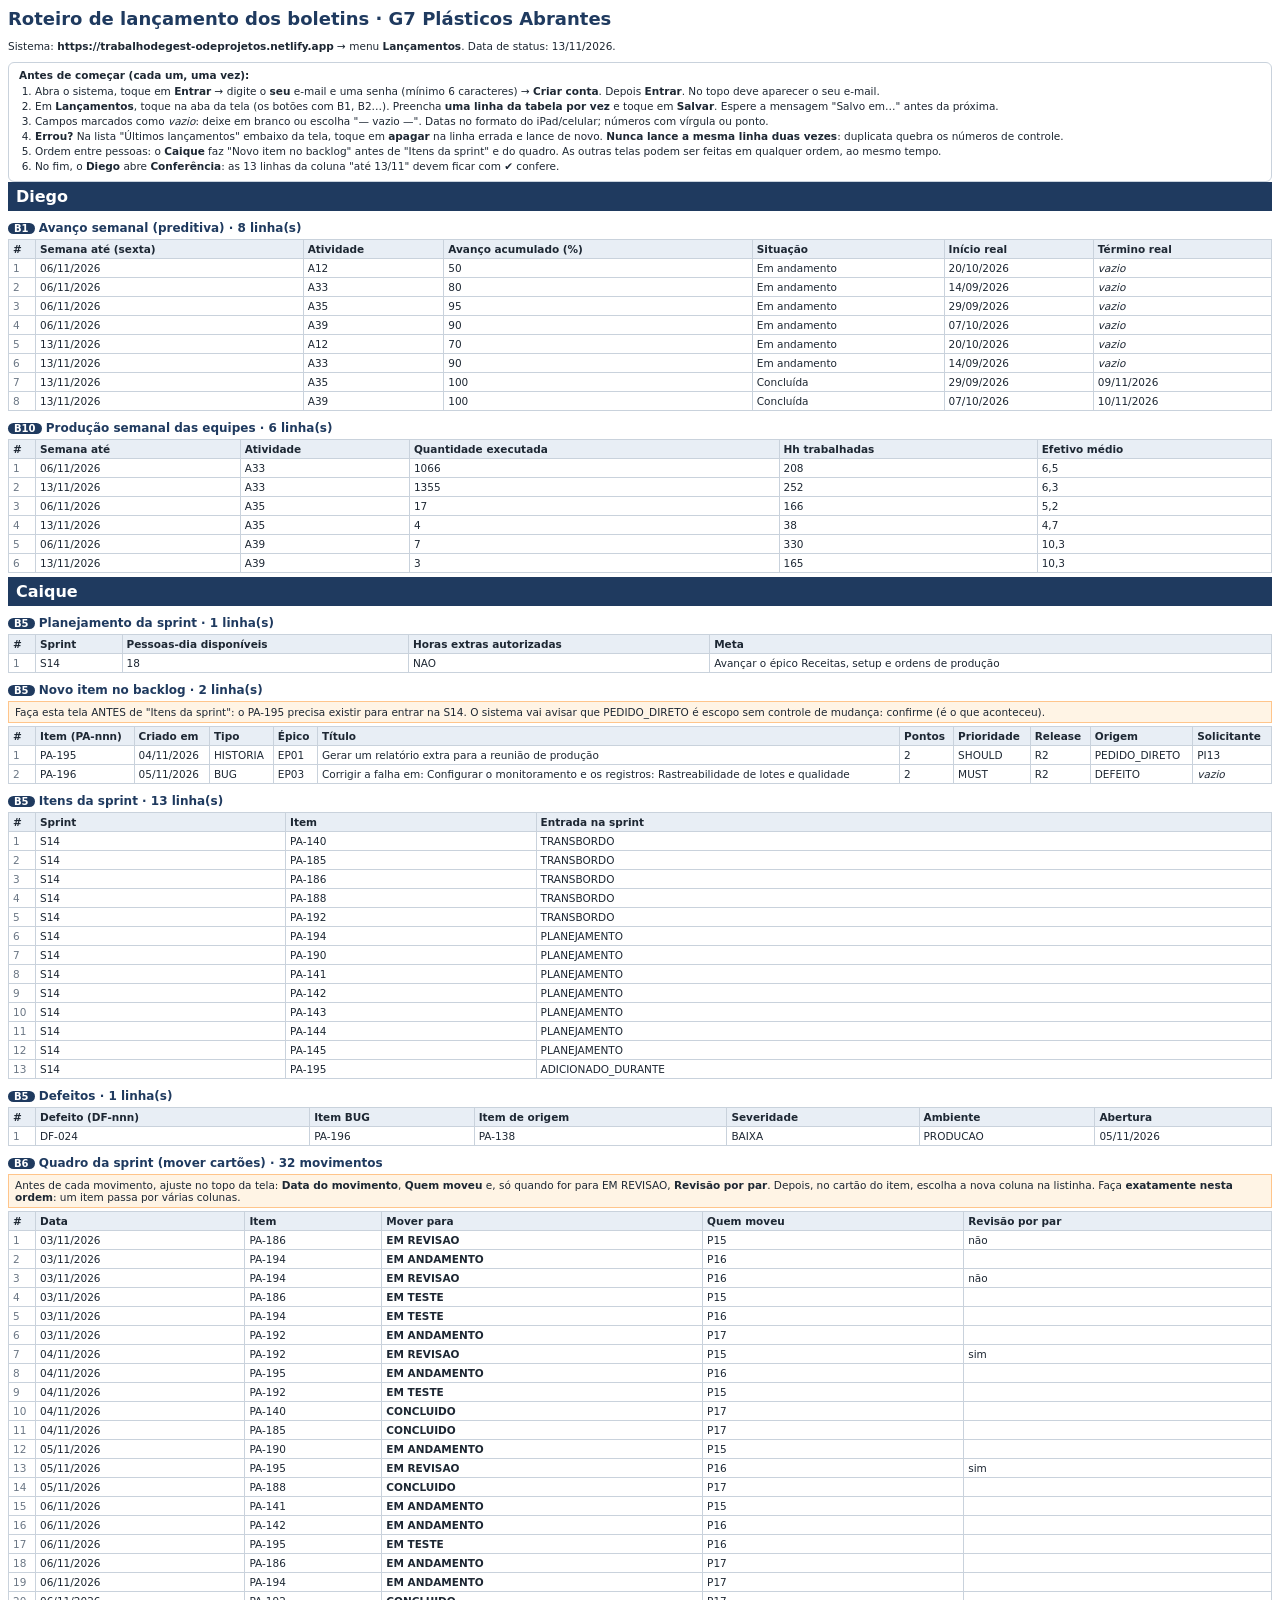
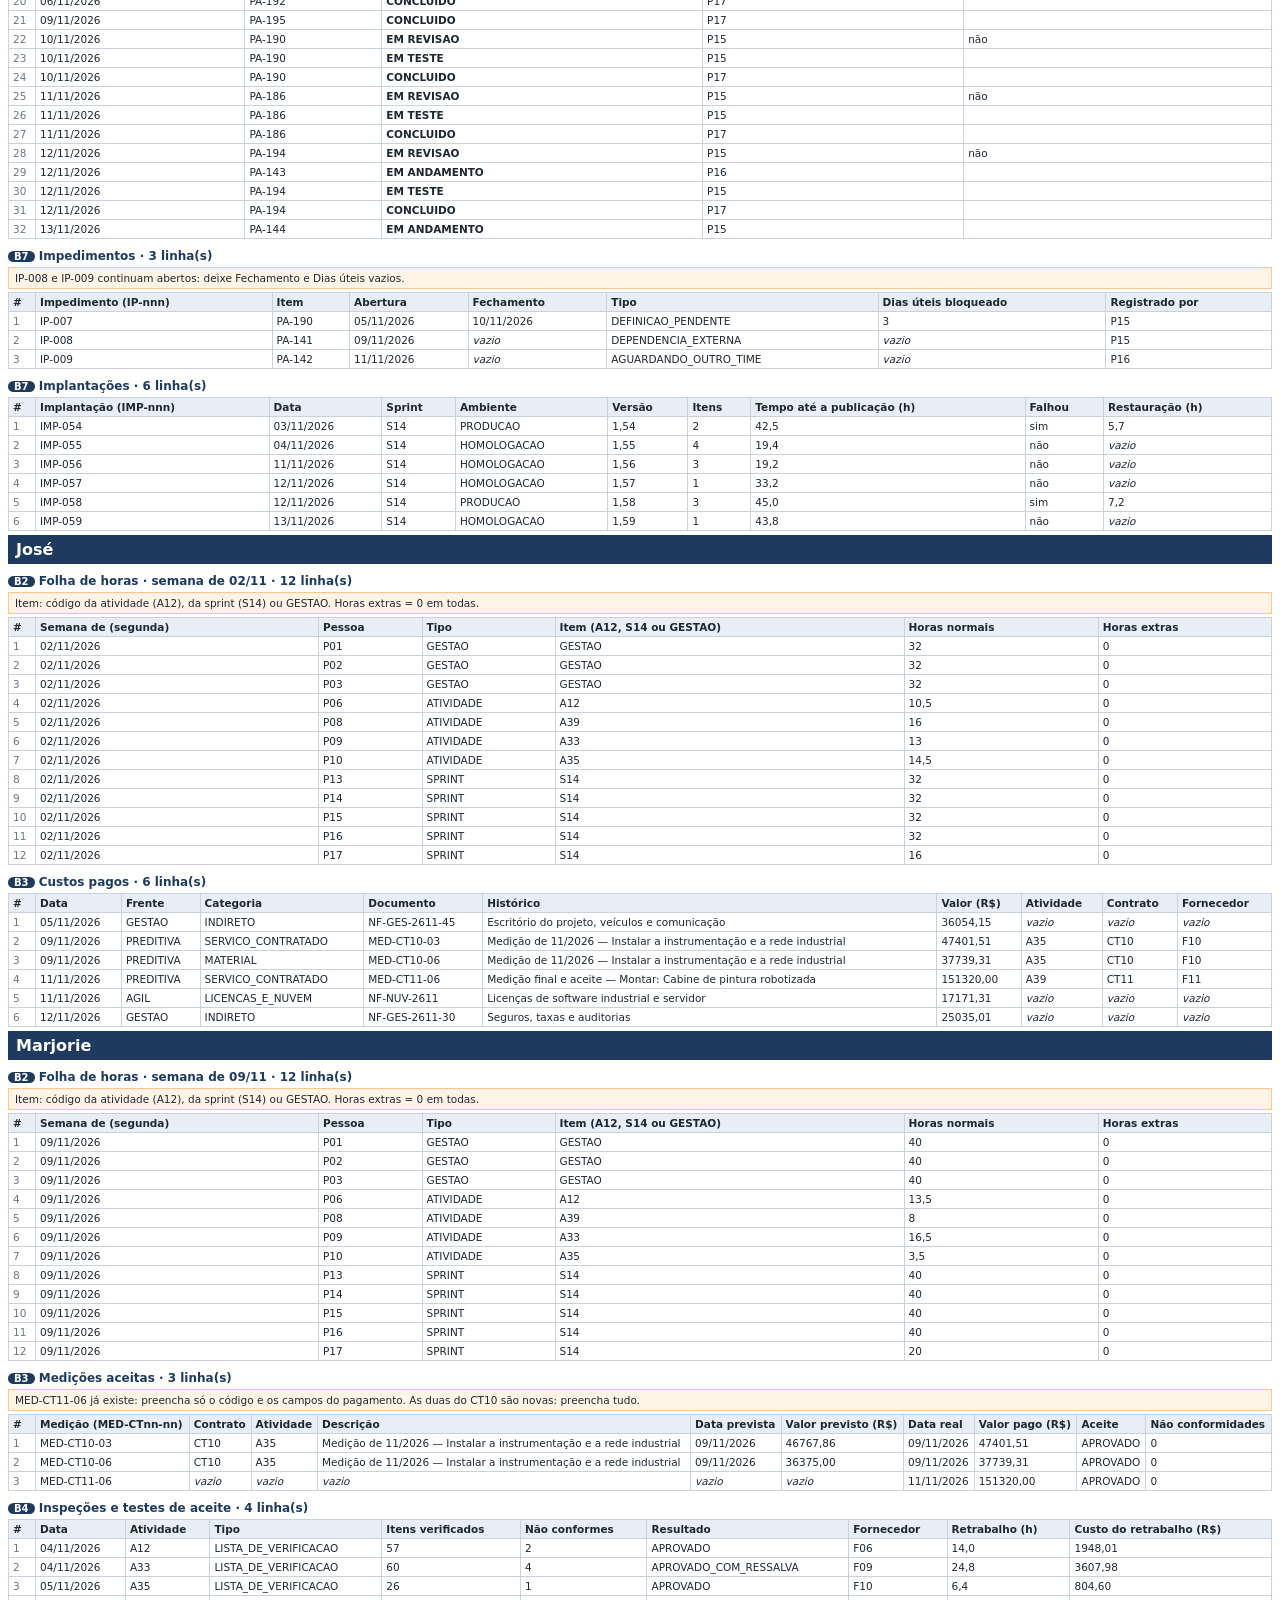
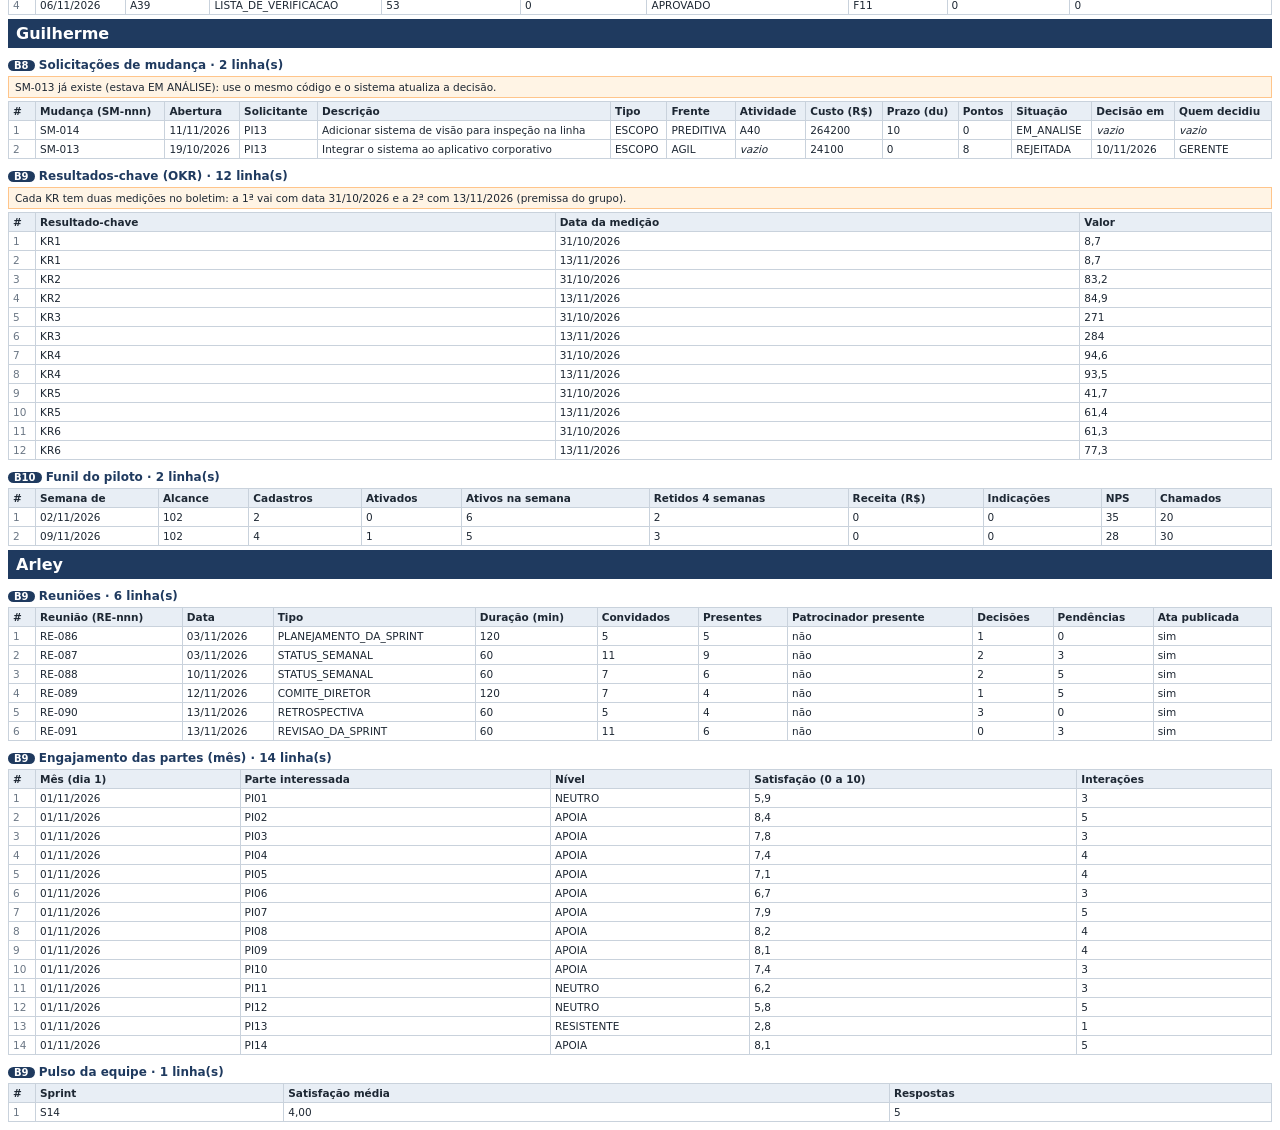
==== commit 649f8fa1: "Troca os lançamentos de Diego e Caique (Caique lança B5 a B7; Diego lança B1 e B10) Co-Authored-By: " ====
--- a/docs/roteiro-lancamento.html
+++ b/docs/roteiro-lancamento.html
@@ -15,7 +15,7 @@
     <li>Em <b>Lançamentos</b>, toque na aba da tela (os botões com B1, B2…). Preencha <b>uma linha da tabela por vez</b> e toque em <b>Salvar</b>. Espere a mensagem "Salvo em…" antes da próxima.</li>
     <li>Campos marcados como <i>vazio</i>: deixe em branco ou escolha "— vazio —". Datas no formato do iPad/celular; números com vírgula ou ponto.</li>
     <li><b>Errou?</b> Na lista "Últimos lançamentos" embaixo da tela, toque em <b>apagar</b> na linha errada e lance de novo. <b>Nunca lance a mesma linha duas vezes</b>: duplicata quebra os números de controle.</li>
-    <li>Ordem entre pessoas: o <b>Diego</b> faz "Novo item no backlog" antes de "Itens da sprint" e do quadro. As outras telas podem ser feitas em qualquer ordem, ao mesmo tempo.</li>
+    <li>Ordem entre pessoas: o <b>Caique</b> faz "Novo item no backlog" antes de "Itens da sprint" e do quadro. As outras telas podem ser feitas em qualquer ordem, ao mesmo tempo.</li>
     <li>No fim, o <b>Diego</b> abre <b>Conferência</b>: as 13 linhas da coluna "até 13/11" devem ficar com ✔ confere.</li></ol></div>
-    <section><h2>Diego</h2><h3><span class="chip">B5</span> Planejamento da sprint · 1 linha(s)</h3><table><tr><th>#</th><th>Sprint</th><th>Pessoas-dia disponíveis</th><th>Horas extras autorizadas</th><th>Meta</th></tr><tr><td class="n">1</td><td>S14</td><td>18</td><td>NAO</td><td>Avançar o épico Receitas, setup e ordens de produção</td></tr></table><h3><span class="chip">B5</span> Novo item no backlog · 2 linha(s)</h3><p class="dica">Faça esta tela ANTES de "Itens da sprint": o PA-195 precisa existir para entrar na S14. O sistema vai avisar que PEDIDO_DIRETO é escopo sem controle de mudança: confirme (é o que aconteceu).</p><table><tr><th>#</th><th>Item (PA-nnn)</th><th>Criado em</th><th>Tipo</th><th>Épico</th><th>Título</th><th>Pontos</th><th>Prioridade</th><th>Release</th><th>Origem</th><th>Solicitante</th></tr><tr><td class="n">1</td><td>PA-195</td><td>04/11/2026</td><td>HISTORIA</td><td>EP01</td><td>Gerar um relatório extra para a reunião de produção</td><td>2</td><td>SHOULD</td><td>R2</td><td>PEDIDO_DIRETO</td><td>PI13</td></tr><tr><td class="n">2</td><td>PA-196</td><td>05/11/2026</td><td>BUG</td><td>EP03</td><td>Corrigir a falha em: Configurar o monitoramento e os registros: Rastreabilidade de lotes e qualidade</td><td>2</td><td>MUST</td><td>R2</td><td>DEFEITO</td><td><i>vazio</i></td></tr></table><h3><span class="chip">B5</span> Itens da sprint · 13 linha(s)</h3><table><tr><th>#</th><th>Sprint</th><th>Item</th><th>Entrada na sprint</th></tr><tr><td class="n">1</td><td>S14</td><td>PA-140</td><td>TRANSBORDO</td></tr><tr><td class="n">2</td><td>S14</td><td>PA-185</td><td>TRANSBORDO</td></tr><tr><td class="n">3</td><td>S14</td><td>PA-186</td><td>TRANSBORDO</td></tr><tr><td class="n">4</td><td>S14</td><td>PA-188</td><td>TRANSBORDO</td></tr><tr><td class="n">5</td><td>S14</td><td>PA-192</td><td>TRANSBORDO</td></tr><tr><td class="n">6</td><td>S14</td><td>PA-194</td><td>PLANEJAMENTO</td></tr><tr><td class="n">7</td><td>S14</td><td>PA-190</td><td>PLANEJAMENTO</td></tr><tr><td class="n">8</td><td>S14</td><td>PA-141</td><td>PLANEJAMENTO</td></tr><tr><td class="n">9</td><td>S14</td><td>PA-142</td><td>PLANEJAMENTO</td></tr><tr><td class="n">10</td><td>S14</td><td>PA-143</td><td>PLANEJAMENTO</td></tr><tr><td class="n">11</td><td>S14</td><td>PA-144</td><td>PLANEJAMENTO</td></tr><tr><td class="n">12</td><td>S14</td><td>PA-145</td><td>PLANEJAMENTO</td></tr><tr><td class="n">13</td><td>S14</td><td>PA-195</td><td>ADICIONADO_DURANTE</td></tr></table><h3><span class="chip">B5</span> Defeitos · 1 linha(s)</h3><table><tr><th>#</th><th>Defeito (DF-nnn)</th><th>Item BUG</th><th>Item de origem</th><th>Severidade</th><th>Ambiente</th><th>Abertura</th></tr><tr><td class="n">1</td><td>DF-024</td><td>PA-196</td><td>PA-138</td><td>BAIXA</td><td>PRODUCAO</td><td>05/11/2026</td></tr></table><h3><span class="chip">B6</span> Quadro da sprint (mover cartões) · 32 movimentos</h3><p class="dica">Antes de cada movimento, ajuste no topo da tela: <b>Data do movimento</b>, <b>Quem moveu</b> e, só quando for para EM REVISAO, <b>Revisão por par</b>. Depois, no cartão do item, escolha a nova coluna na listinha. Faça <b>exatamente nesta ordem</b>: um item passa por várias colunas.</p><table><tr><th>#</th><th>Data</th><th>Item</th><th>Mover para</th><th>Quem moveu</th><th>Revisão por par</th></tr><tr><td class="n">1</td><td>03/11/2026</td><td>PA-186</td><td><b>EM REVISAO</b></td><td>P15</td><td>não</td></tr><tr><td class="n">2</td><td>03/11/2026</td><td>PA-194</td><td><b>EM ANDAMENTO</b></td><td>P16</td><td></td></tr><tr><td class="n">3</td><td>03/11/2026</td><td>PA-194</td><td><b>EM REVISAO</b></td><td>P16</td><td>não</td></tr><tr><td class="n">4</td><td>03/11/2026</td><td>PA-186</td><td><b>EM TESTE</b></td><td>P15</td><td></td></tr><tr><td class="n">5</td><td>03/11/2026</td><td>PA-194</td><td><b>EM TESTE</b></td><td>P16</td><td></td></tr><tr><td class="n">6</td><td>03/11/2026</td><td>PA-192</td><td><b>EM ANDAMENTO</b></td><td>P17</td><td></td></tr><tr><td class="n">7</td><td>04/11/2026</td><td>PA-192</td><td><b>EM REVISAO</b></td><td>P15</td><td>sim</td></tr><tr><td class="n">8</td><td>04/11/2026</td><td>PA-195</td><td><b>EM ANDAMENTO</b></td><td>P16</td><td></td></tr><tr><td class="n">9</td><td>04/11/2026</td><td>PA-192</td><td><b>EM TESTE</b></td><td>P15</td><td></td></tr><tr><td class="n">10</td><td>04/11/2026</td><td>PA-140</td><td><b>CONCLUIDO</b></td><td>P17</td><td></td></tr><tr><td class="n">11</td><td>04/11/2026</td><td>PA-185</td><td><b>CONCLUIDO</b></td><td>P17</td><td></td></tr><tr><td class="n">12</td><td>05/11/2026</td><td>PA-190</td><td><b>EM ANDAMENTO</b></td><td>P15</td><td></td></tr><tr><td class="n">13</td><td>05/11/2026</td><td>PA-195</td><td><b>EM REVISAO</b></td><td>P16</td><td>sim</td></tr><tr><td class="n">14</td><td>05/11/2026</td><td>PA-188</td><td><b>CONCLUIDO</b></td><td>P17</td><td></td></tr><tr><td class="n">15</td><td>06/11/2026</td><td>PA-141</td><td><b>EM ANDAMENTO</b></td><td>P15</td><td></td></tr><tr><td class="n">16</td><td>06/11/2026</td><td>PA-142</td><td><b>EM ANDAMENTO</b></td><td>P16</td><td></td></tr><tr><td class="n">17</td><td>06/11/2026</td><td>PA-195</td><td><b>EM TESTE</b></td><td>P16</td><td></td></tr><tr><td class="n">18</td><td>06/11/2026</td><td>PA-186</td><td><b>EM ANDAMENTO</b></td><td>P17</td><td></td></tr><tr><td class="n">19</td><td>06/11/2026</td><td>PA-194</td><td><b>EM ANDAMENTO</b></td><td>P17</td><td></td></tr><tr><td class="n">20</td><td>06/11/2026</td><td>PA-192</td><td><b>CONCLUIDO</b></td><td>P17</td><td></td></tr><tr><td class="n">21</td><td>09/11/2026</td><td>PA-195</td><td><b>CONCLUIDO</b></td><td>P17</td><td></td></tr><tr><td class="n">22</td><td>10/11/2026</td><td>PA-190</td><td><b>EM REVISAO</b></td><td>P15</td><td>não</td></tr><tr><td class="n">23</td><td>10/11/2026</td><td>PA-190</td><td><b>EM TESTE</b></td><td>P15</td><td></td></tr><tr><td class="n">24</td><td>10/11/2026</td><td>PA-190</td><td><b>CONCLUIDO</b></td><td>P17</td><td></td></tr><tr><td class="n">25</td><td>11/11/2026</td><td>PA-186</td><td><b>EM REVISAO</b></td><td>P15</td><td>não</td></tr><tr><td class="n">26</td><td>11/11/2026</td><td>PA-186</td><td><b>EM TESTE</b></td><td>P15</td><td></td></tr><tr><td class="n">27</td><td>11/11/2026</td><td>PA-186</td><td><b>CONCLUIDO</b></td><td>P17</td><td></td></tr><tr><td class="n">28</td><td>12/11/2026</td><td>PA-194</td><td><b>EM REVISAO</b></td><td>P15</td><td>não</td></tr><tr><td class="n">29</td><td>12/11/2026</td><td>PA-143</td><td><b>EM ANDAMENTO</b></td><td>P16</td><td></td></tr><tr><td class="n">30</td><td>12/11/2026</td><td>PA-194</td><td><b>EM TESTE</b></td><td>P15</td><td></td></tr><tr><td class="n">31</td><td>12/11/2026</td><td>PA-194</td><td><b>CONCLUIDO</b></td><td>P17</td><td></td></tr><tr><td class="n">32</td><td>13/11/2026</td><td>PA-144</td><td><b>EM ANDAMENTO</b></td><td>P15</td><td></td></tr></table><h3><span class="chip">B7</span> Impedimentos · 3 linha(s)</h3><p class="dica">IP-008 e IP-009 continuam abertos: deixe Fechamento e Dias úteis vazios.</p><table><tr><th>#</th><th>Impedimento (IP-nnn)</th><th>Item</th><th>Abertura</th><th>Fechamento</th><th>Tipo</th><th>Dias úteis bloqueado</th><th>Registrado por</th></tr><tr><td class="n">1</td><td>IP-007</td><td>PA-190</td><td>05/11/2026</td><td>10/11/2026</td><td>DEFINICAO_PENDENTE</td><td>3</td><td>P15</td></tr><tr><td class="n">2</td><td>IP-008</td><td>PA-141</td><td>09/11/2026</td><td><i>vazio</i></td><td>DEPENDENCIA_EXTERNA</td><td><i>vazio</i></td><td>P15</td></tr><tr><td class="n">3</td><td>IP-009</td><td>PA-142</td><td>11/11/2026</td><td><i>vazio</i></td><td>AGUARDANDO_OUTRO_TIME</td><td><i>vazio</i></td><td>P16</td></tr></table><h3><span class="chip">B7</span> Implantações · 6 linha(s)</h3><table><tr><th>#</th><th>Implantação (IMP-nnn)</th><th>Data</th><th>Sprint</th><th>Ambiente</th><th>Versão</th><th>Itens</th><th>Tempo até a publicação (h)</th><th>Falhou</th><th>Restauração (h)</th></tr><tr><td class="n">1</td><td>IMP-054</td><td>03/11/2026</td><td>S14</td><td>PRODUCAO</td><td>1,54</td><td>2</td><td>42,5</td><td>sim</td><td>5,7</td></tr><tr><td class="n">2</td><td>IMP-055</td><td>04/11/2026</td><td>S14</td><td>HOMOLOGACAO</td><td>1,55</td><td>4</td><td>19,4</td><td>não</td><td><i>vazio</i></td></tr><tr><td class="n">3</td><td>IMP-056</td><td>11/11/2026</td><td>S14</td><td>HOMOLOGACAO</td><td>1,56</td><td>3</td><td>19,2</td><td>não</td><td><i>vazio</i></td></tr><tr><td class="n">4</td><td>IMP-057</td><td>12/11/2026</td><td>S14</td><td>HOMOLOGACAO</td><td>1,57</td><td>1</td><td>33,2</td><td>não</td><td><i>vazio</i></td></tr><tr><td class="n">5</td><td>IMP-058</td><td>12/11/2026</td><td>S14</td><td>PRODUCAO</td><td>1,58</td><td>3</td><td>45,0</td><td>sim</td><td>7,2</td></tr><tr><td class="n">6</td><td>IMP-059</td><td>13/11/2026</td><td>S14</td><td>HOMOLOGACAO</td><td>1,59</td><td>1</td><td>43,8</td><td>não</td><td><i>vazio</i></td></tr></table></section><section><h2>Caique</h2><h3><span class="chip">B1</span> Avanço semanal (preditiva) · 8 linha(s)</h3><table><tr><th>#</th><th>Semana até (sexta)</th><th>Atividade</th><th>Avanço acumulado (%)</th><th>Situação</th><th>Início real</th><th>Término real</th></tr><tr><td class="n">1</td><td>06/11/2026</td><td>A12</td><td>50</td><td>Em andamento</td><td>20/10/2026</td><td><i>vazio</i></td></tr><tr><td class="n">2</td><td>06/11/2026</td><td>A33</td><td>80</td><td>Em andamento</td><td>14/09/2026</td><td><i>vazio</i></td></tr><tr><td class="n">3</td><td>06/11/2026</td><td>A35</td><td>95</td><td>Em andamento</td><td>29/09/2026</td><td><i>vazio</i></td></tr><tr><td class="n">4</td><td>06/11/2026</td><td>A39</td><td>90</td><td>Em andamento</td><td>07/10/2026</td><td><i>vazio</i></td></tr><tr><td class="n">5</td><td>13/11/2026</td><td>A12</td><td>70</td><td>Em andamento</td><td>20/10/2026</td><td><i>vazio</i></td></tr><tr><td class="n">6</td><td>13/11/2026</td><td>A33</td><td>90</td><td>Em andamento</td><td>14/09/2026</td><td><i>vazio</i></td></tr><tr><td class="n">7</td><td>13/11/2026</td><td>A35</td><td>100</td><td>Concluída</td><td>29/09/2026</td><td>09/11/2026</td></tr><tr><td class="n">8</td><td>13/11/2026</td><td>A39</td><td>100</td><td>Concluída</td><td>07/10/2026</td><td>10/11/2026</td></tr></table><h3><span class="chip">B10</span> Produção semanal das equipes · 6 linha(s)</h3><table><tr><th>#</th><th>Semana até</th><th>Atividade</th><th>Quantidade executada</th><th>Hh trabalhadas</th><th>Efetivo médio</th></tr><tr><td class="n">1</td><td>06/11/2026</td><td>A33</td><td>1066</td><td>208</td><td>6,5</td></tr><tr><td class="n">2</td><td>13/11/2026</td><td>A33</td><td>1355</td><td>252</td><td>6,3</td></tr><tr><td class="n">3</td><td>06/11/2026</td><td>A35</td><td>17</td><td>166</td><td>5,2</td></tr><tr><td class="n">4</td><td>13/11/2026</td><td>A35</td><td>4</td><td>38</td><td>4,7</td></tr><tr><td class="n">5</td><td>06/11/2026</td><td>A39</td><td>7</td><td>330</td><td>10,3</td></tr><tr><td class="n">6</td><td>13/11/2026</td><td>A39</td><td>3</td><td>165</td><td>10,3</td></tr></table></section><section><h2>José</h2><h3><span class="chip">B2</span> Folha de horas · semana de 02/11 · 12 linha(s)</h3><p class="dica">Item: código da atividade (A12), da sprint (S14) ou GESTAO. Horas extras = 0 em todas.</p><table><tr><th>#</th><th>Semana de (segunda)</th><th>Pessoa</th><th>Tipo</th><th>Item (A12, S14 ou GESTAO)</th><th>Horas normais</th><th>Horas extras</th></tr><tr><td class="n">1</td><td>02/11/2026</td><td>P01</td><td>GESTAO</td><td>GESTAO</td><td>32</td><td>0</td></tr><tr><td class="n">2</td><td>02/11/2026</td><td>P02</td><td>GESTAO</td><td>GESTAO</td><td>32</td><td>0</td></tr><tr><td class="n">3</td><td>02/11/2026</td><td>P03</td><td>GESTAO</td><td>GESTAO</td><td>32</td><td>0</td></tr><tr><td class="n">4</td><td>02/11/2026</td><td>P06</td><td>ATIVIDADE</td><td>A12</td><td>10,5</td><td>0</td></tr><tr><td class="n">5</td><td>02/11/2026</td><td>P08</td><td>ATIVIDADE</td><td>A39</td><td>16</td><td>0</td></tr><tr><td class="n">6</td><td>02/11/2026</td><td>P09</td><td>ATIVIDADE</td><td>A33</td><td>13</td><td>0</td></tr><tr><td class="n">7</td><td>02/11/2026</td><td>P10</td><td>ATIVIDADE</td><td>A35</td><td>14,5</td><td>0</td></tr><tr><td class="n">8</td><td>02/11/2026</td><td>P13</td><td>SPRINT</td><td>S14</td><td>32</td><td>0</td></tr><tr><td class="n">9</td><td>02/11/2026</td><td>P14</td><td>SPRINT</td><td>S14</td><td>32</td><td>0</td></tr><tr><td class="n">10</td><td>02/11/2026</td><td>P15</td><td>SPRINT</td><td>S14</td><td>32</td><td>0</td></tr><tr><td class="n">11</td><td>02/11/2026</td><td>P16</td><td>SPRINT</td><td>S14</td><td>32</td><td>0</td></tr><tr><td class="n">12</td><td>02/11/2026</td><td>P17</td><td>SPRINT</td><td>S14</td><td>16</td><td>0</td></tr></table><h3><span class="chip">B3</span> Custos pagos · 6 linha(s)</h3><table><tr><th>#</th><th>Data</th><th>Frente</th><th>Categoria</th><th>Documento</th><th>Histórico</th><th>Valor (R$)</th><th>Atividade</th><th>Contrato</th><th>Fornecedor</th></tr><tr><td class="n">1</td><td>05/11/2026</td><td>GESTAO</td><td>INDIRETO</td><td>NF-GES-2611-45</td><td>Escritório do projeto, veículos e comunicação</td><td>36054,15</td><td><i>vazio</i></td><td><i>vazio</i></td><td><i>vazio</i></td></tr><tr><td class="n">2</td><td>09/11/2026</td><td>PREDITIVA</td><td>SERVICO_CONTRATADO</td><td>MED-CT10-03</td><td>Medição de 11/2026 — Instalar a instrumentação e a rede industrial</td><td>47401,51</td><td>A35</td><td>CT10</td><td>F10</td></tr><tr><td class="n">3</td><td>09/11/2026</td><td>PREDITIVA</td><td>MATERIAL</td><td>MED-CT10-06</td><td>Medição de 11/2026 — Instalar a instrumentação e a rede industrial</td><td>37739,31</td><td>A35</td><td>CT10</td><td>F10</td></tr><tr><td class="n">4</td><td>11/11/2026</td><td>PREDITIVA</td><td>SERVICO_CONTRATADO</td><td>MED-CT11-06</td><td>Medição final e aceite — Montar: Cabine de pintura robotizada</td><td>151320,00</td><td>A39</td><td>CT11</td><td>F11</td></tr><tr><td class="n">5</td><td>11/11/2026</td><td>AGIL</td><td>LICENCAS_E_NUVEM</td><td>NF-NUV-2611</td><td>Licenças de software industrial e servidor</td><td>17171,31</td><td><i>vazio</i></td><td><i>vazio</i></td><td><i>vazio</i></td></tr><tr><td class="n">6</td><td>12/11/2026</td><td>GESTAO</td><td>INDIRETO</td><td>NF-GES-2611-30</td><td>Seguros, taxas e auditorias</td><td>25035,01</td><td><i>vazio</i></td><td><i>vazio</i></td><td><i>vazio</i></td></tr></table></section><section><h2>Marjorie</h2><h3><span class="chip">B2</span> Folha de horas · semana de 09/11 · 12 linha(s)</h3><p class="dica">Item: código da atividade (A12), da sprint (S14) ou GESTAO. Horas extras = 0 em todas.</p><table><tr><th>#</th><th>Semana de (segunda)</th><th>Pessoa</th><th>Tipo</th><th>Item (A12, S14 ou GESTAO)</th><th>Horas normais</th><th>Horas extras</th></tr><tr><td class="n">1</td><td>09/11/2026</td><td>P01</td><td>GESTAO</td><td>GESTAO</td><td>40</td><td>0</td></tr><tr><td class="n">2</td><td>09/11/2026</td><td>P02</td><td>GESTAO</td><td>GESTAO</td><td>40</td><td>0</td></tr><tr><td class="n">3</td><td>09/11/2026</td><td>P03</td><td>GESTAO</td><td>GESTAO</td><td>40</td><td>0</td></tr><tr><td class="n">4</td><td>09/11/2026</td><td>P06</td><td>ATIVIDADE</td><td>A12</td><td>13,5</td><td>0</td></tr><tr><td class="n">5</td><td>09/11/2026</td><td>P08</td><td>ATIVIDADE</td><td>A39</td><td>8</td><td>0</td></tr><tr><td class="n">6</td><td>09/11/2026</td><td>P09</td><td>ATIVIDADE</td><td>A33</td><td>16,5</td><td>0</td></tr><tr><td class="n">7</td><td>09/11/2026</td><td>P10</td><td>ATIVIDADE</td><td>A35</td><td>3,5</td><td>0</td></tr><tr><td class="n">8</td><td>09/11/2026</td><td>P13</td><td>SPRINT</td><td>S14</td><td>40</td><td>0</td></tr><tr><td class="n">9</td><td>09/11/2026</td><td>P14</td><td>SPRINT</td><td>S14</td><td>40</td><td>0</td></tr><tr><td class="n">10</td><td>09/11/2026</td><td>P15</td><td>SPRINT</td><td>S14</td><td>40</td><td>0</td></tr><tr><td class="n">11</td><td>09/11/2026</td><td>P16</td><td>SPRINT</td><td>S14</td><td>40</td><td>0</td></tr><tr><td class="n">12</td><td>09/11/2026</td><td>P17</td><td>SPRINT</td><td>S14</td><td>20</td><td>0</td></tr></table><h3><span class="chip">B3</span> Medições aceitas · 3 linha(s)</h3><p class="dica">MED-CT11-06 já existe: preencha só o código e os campos do pagamento. As duas do CT10 são novas: preencha tudo.</p><table><tr><th>#</th><th>Medição (MED-CTnn-nn)</th><th>Contrato</th><th>Atividade</th><th>Descrição</th><th>Data prevista</th><th>Valor previsto (R$)</th><th>Data real</th><th>Valor pago (R$)</th><th>Aceite</th><th>Não conformidades</th></tr><tr><td class="n">1</td><td>MED-CT10-03</td><td>CT10</td><td>A35</td><td>Medição de 11/2026 — Instalar a instrumentação e a rede industrial</td><td>09/11/2026</td><td>46767,86</td><td>09/11/2026</td><td>47401,51</td><td>APROVADO</td><td>0</td></tr><tr><td class="n">2</td><td>MED-CT10-06</td><td>CT10</td><td>A35</td><td>Medição de 11/2026 — Instalar a instrumentação e a rede industrial</td><td>09/11/2026</td><td>36375,00</td><td>09/11/2026</td><td>37739,31</td><td>APROVADO</td><td>0</td></tr><tr><td class="n">3</td><td>MED-CT11-06</td><td><i>vazio</i></td><td><i>vazio</i></td><td><i>vazio</i></td><td><i>vazio</i></td><td><i>vazio</i></td><td>11/11/2026</td><td>151320,00</td><td>APROVADO</td><td>0</td></tr></table><h3><span class="chip">B4</span> Inspeções e testes de aceite · 4 linha(s)</h3><table><tr><th>#</th><th>Data</th><th>Atividade</th><th>Tipo</th><th>Itens verificados</th><th>Não conformes</th><th>Resultado</th><th>Fornecedor</th><th>Retrabalho (h)</th><th>Custo do retrabalho (R$)</th></tr><tr><td class="n">1</td><td>04/11/2026</td><td>A12</td><td>LISTA_DE_VERIFICACAO</td><td>57</td><td>2</td><td>APROVADO</td><td>F06</td><td>14,0</td><td>1948,01</td></tr><tr><td class="n">2</td><td>04/11/2026</td><td>A33</td><td>LISTA_DE_VERIFICACAO</td><td>60</td><td>4</td><td>APROVADO_COM_RESSALVA</td><td>F09</td><td>24,8</td><td>3607,98</td></tr><tr><td class="n">3</td><td>05/11/2026</td><td>A35</td><td>LISTA_DE_VERIFICACAO</td><td>26</td><td>1</td><td>APROVADO</td><td>F10</td><td>6,4</td><td>804,60</td></tr><tr><td class="n">4</td><td>06/11/2026</td><td>A39</td><td>LISTA_DE_VERIFICACAO</td><td>53</td><td>0</td><td>APROVADO</td><td>F11</td><td>0</td><td>0</td></tr></table></section><section><h2>Guilherme</h2><h3><span class="chip">B8</span> Solicitações de mudança · 2 linha(s)</h3><p class="dica">SM-013 já existe (estava EM ANÁLISE): use o mesmo código e o sistema atualiza a decisão.</p><table><tr><th>#</th><th>Mudança (SM-nnn)</th><th>Abertura</th><th>Solicitante</th><th>Descrição</th><th>Tipo</th><th>Frente</th><th>Atividade</th><th>Custo (R$)</th><th>Prazo (du)</th><th>Pontos</th><th>Situação</th><th>Decisão em</th><th>Quem decidiu</th></tr><tr><td class="n">1</td><td>SM-014</td><td>11/11/2026</td><td>PI13</td><td>Adicionar sistema de visão para inspeção na linha</td><td>ESCOPO</td><td>PREDITIVA</td><td>A40</td><td>264200</td><td>10</td><td>0</td><td>EM_ANALISE</td><td><i>vazio</i></td><td><i>vazio</i></td></tr><tr><td class="n">2</td><td>SM-013</td><td>19/10/2026</td><td>PI13</td><td>Integrar o sistema ao aplicativo corporativo</td><td>ESCOPO</td><td>AGIL</td><td><i>vazio</i></td><td>24100</td><td>0</td><td>8</td><td>REJEITADA</td><td>10/11/2026</td><td>GERENTE</td></tr></table><h3><span class="chip">B9</span> Resultados-chave (OKR) · 12 linha(s)</h3><p class="dica">Cada KR tem duas medições no boletim: a 1ª vai com data 31/10/2026 e a 2ª com 13/11/2026 (premissa do grupo).</p><table><tr><th>#</th><th>Resultado-chave</th><th>Data da medição</th><th>Valor</th></tr><tr><td class="n">1</td><td>KR1</td><td>31/10/2026</td><td>8,7</td></tr><tr><td class="n">2</td><td>KR1</td><td>13/11/2026</td><td>8,7</td></tr><tr><td class="n">3</td><td>KR2</td><td>31/10/2026</td><td>83,2</td></tr><tr><td class="n">4</td><td>KR2</td><td>13/11/2026</td><td>84,9</td></tr><tr><td class="n">5</td><td>KR3</td><td>31/10/2026</td><td>271</td></tr><tr><td class="n">6</td><td>KR3</td><td>13/11/2026</td><td>284</td></tr><tr><td class="n">7</td><td>KR4</td><td>31/10/2026</td><td>94,6</td></tr><tr><td class="n">8</td><td>KR4</td><td>13/11/2026</td><td>93,5</td></tr><tr><td class="n">9</td><td>KR5</td><td>31/10/2026</td><td>41,7</td></tr><tr><td class="n">10</td><td>KR5</td><td>13/11/2026</td><td>61,4</td></tr><tr><td class="n">11</td><td>KR6</td><td>31/10/2026</td><td>61,3</td></tr><tr><td class="n">12</td><td>KR6</td><td>13/11/2026</td><td>77,3</td></tr></table><h3><span class="chip">B10</span> Funil do piloto · 2 linha(s)</h3><table><tr><th>#</th><th>Semana de</th><th>Alcance</th><th>Cadastros</th><th>Ativados</th><th>Ativos na semana</th><th>Retidos 4 semanas</th><th>Receita (R$)</th><th>Indicações</th><th>NPS</th><th>Chamados</th></tr><tr><td class="n">1</td><td>02/11/2026</td><td>102</td><td>2</td><td>0</td><td>6</td><td>2</td><td>0</td><td>0</td><td>35</td><td>20</td></tr><tr><td class="n">2</td><td>09/11/2026</td><td>102</td><td>4</td><td>1</td><td>5</td><td>3</td><td>0</td><td>0</td><td>28</td><td>30</td></tr></table></section><section><h2>Arley</h2><h3><span class="chip">B9</span> Reuniões · 6 linha(s)</h3><table><tr><th>#</th><th>Reunião (RE-nnn)</th><th>Data</th><th>Tipo</th><th>Duração (min)</th><th>Convidados</th><th>Presentes</th><th>Patrocinador presente</th><th>Decisões</th><th>Pendências</th><th>Ata publicada</th></tr><tr><td class="n">1</td><td>RE-086</td><td>03/11/2026</td><td>PLANEJAMENTO_DA_SPRINT</td><td>120</td><td>5</td><td>5</td><td>não</td><td>1</td><td>0</td><td>sim</td></tr><tr><td class="n">2</td><td>RE-087</td><td>03/11/2026</td><td>STATUS_SEMANAL</td><td>60</td><td>11</td><td>9</td><td>não</td><td>2</td><td>3</td><td>sim</td></tr><tr><td class="n">3</td><td>RE-088</td><td>10/11/2026</td><td>STATUS_SEMANAL</td><td>60</td><td>7</td><td>6</td><td>não</td><td>2</td><td>5</td><td>sim</td></tr><tr><td class="n">4</td><td>RE-089</td><td>12/11/2026</td><td>COMITE_DIRETOR</td><td>120</td><td>7</td><td>4</td><td>não</td><td>1</td><td>5</td><td>sim</td></tr><tr><td class="n">5</td><td>RE-090</td><td>13/11/2026</td><td>RETROSPECTIVA</td><td>60</td><td>5</td><td>4</td><td>não</td><td>3</td><td>0</td><td>sim</td></tr><tr><td class="n">6</td><td>RE-091</td><td>13/11/2026</td><td>REVISAO_DA_SPRINT</td><td>60</td><td>11</td><td>6</td><td>não</td><td>0</td><td>3</td><td>sim</td></tr></table><h3><span class="chip">B9</span> Engajamento das partes (mês) · 14 linha(s)</h3><table><tr><th>#</th><th>Mês (dia 1)</th><th>Parte interessada</th><th>Nível</th><th>Satisfação (0 a 10)</th><th>Interações</th></tr><tr><td class="n">1</td><td>01/11/2026</td><td>PI01</td><td>NEUTRO</td><td>5,9</td><td>3</td></tr><tr><td class="n">2</td><td>01/11/2026</td><td>PI02</td><td>APOIA</td><td>8,4</td><td>5</td></tr><tr><td class="n">3</td><td>01/11/2026</td><td>PI03</td><td>APOIA</td><td>7,8</td><td>3</td></tr><tr><td class="n">4</td><td>01/11/2026</td><td>PI04</td><td>APOIA</td><td>7,4</td><td>4</td></tr><tr><td class="n">5</td><td>01/11/2026</td><td>PI05</td><td>APOIA</td><td>7,1</td><td>4</td></tr><tr><td class="n">6</td><td>01/11/2026</td><td>PI06</td><td>APOIA</td><td>6,7</td><td>3</td></tr><tr><td class="n">7</td><td>01/11/2026</td><td>PI07</td><td>APOIA</td><td>7,9</td><td>5</td></tr><tr><td class="n">8</td><td>01/11/2026</td><td>PI08</td><td>APOIA</td><td>8,2</td><td>4</td></tr><tr><td class="n">9</td><td>01/11/2026</td><td>PI09</td><td>APOIA</td><td>8,1</td><td>4</td></tr><tr><td class="n">10</td><td>01/11/2026</td><td>PI10</td><td>APOIA</td><td>7,4</td><td>3</td></tr><tr><td class="n">11</td><td>01/11/2026</td><td>PI11</td><td>NEUTRO</td><td>6,2</td><td>3</td></tr><tr><td class="n">12</td><td>01/11/2026</td><td>PI12</td><td>NEUTRO</td><td>5,8</td><td>5</td></tr><tr><td class="n">13</td><td>01/11/2026</td><td>PI13</td><td>RESISTENTE</td><td>2,8</td><td>1</td></tr><tr><td class="n">14</td><td>01/11/2026</td><td>PI14</td><td>APOIA</td><td>8,1</td><td>5</td></tr></table><h3><span class="chip">B9</span> Pulso da equipe · 1 linha(s)</h3><table><tr><th>#</th><th>Sprint</th><th>Satisfação média</th><th>Respostas</th></tr><tr><td class="n">1</td><td>S14</td><td>4,00</td><td>5</td></tr></table></section>
+    <section><h2>Diego</h2><h3><span class="chip">B1</span> Avanço semanal (preditiva) · 8 linha(s)</h3><table><tr><th>#</th><th>Semana até (sexta)</th><th>Atividade</th><th>Avanço acumulado (%)</th><th>Situação</th><th>Início real</th><th>Término real</th></tr><tr><td class="n">1</td><td>06/11/2026</td><td>A12</td><td>50</td><td>Em andamento</td><td>20/10/2026</td><td><i>vazio</i></td></tr><tr><td class="n">2</td><td>06/11/2026</td><td>A33</td><td>80</td><td>Em andamento</td><td>14/09/2026</td><td><i>vazio</i></td></tr><tr><td class="n">3</td><td>06/11/2026</td><td>A35</td><td>95</td><td>Em andamento</td><td>29/09/2026</td><td><i>vazio</i></td></tr><tr><td class="n">4</td><td>06/11/2026</td><td>A39</td><td>90</td><td>Em andamento</td><td>07/10/2026</td><td><i>vazio</i></td></tr><tr><td class="n">5</td><td>13/11/2026</td><td>A12</td><td>70</td><td>Em andamento</td><td>20/10/2026</td><td><i>vazio</i></td></tr><tr><td class="n">6</td><td>13/11/2026</td><td>A33</td><td>90</td><td>Em andamento</td><td>14/09/2026</td><td><i>vazio</i></td></tr><tr><td class="n">7</td><td>13/11/2026</td><td>A35</td><td>100</td><td>Concluída</td><td>29/09/2026</td><td>09/11/2026</td></tr><tr><td class="n">8</td><td>13/11/2026</td><td>A39</td><td>100</td><td>Concluída</td><td>07/10/2026</td><td>10/11/2026</td></tr></table><h3><span class="chip">B10</span> Produção semanal das equipes · 6 linha(s)</h3><table><tr><th>#</th><th>Semana até</th><th>Atividade</th><th>Quantidade executada</th><th>Hh trabalhadas</th><th>Efetivo médio</th></tr><tr><td class="n">1</td><td>06/11/2026</td><td>A33</td><td>1066</td><td>208</td><td>6,5</td></tr><tr><td class="n">2</td><td>13/11/2026</td><td>A33</td><td>1355</td><td>252</td><td>6,3</td></tr><tr><td class="n">3</td><td>06/11/2026</td><td>A35</td><td>17</td><td>166</td><td>5,2</td></tr><tr><td class="n">4</td><td>13/11/2026</td><td>A35</td><td>4</td><td>38</td><td>4,7</td></tr><tr><td class="n">5</td><td>06/11/2026</td><td>A39</td><td>7</td><td>330</td><td>10,3</td></tr><tr><td class="n">6</td><td>13/11/2026</td><td>A39</td><td>3</td><td>165</td><td>10,3</td></tr></table></section><section><h2>Caique</h2><h3><span class="chip">B5</span> Planejamento da sprint · 1 linha(s)</h3><table><tr><th>#</th><th>Sprint</th><th>Pessoas-dia disponíveis</th><th>Horas extras autorizadas</th><th>Meta</th></tr><tr><td class="n">1</td><td>S14</td><td>18</td><td>NAO</td><td>Avançar o épico Receitas, setup e ordens de produção</td></tr></table><h3><span class="chip">B5</span> Novo item no backlog · 2 linha(s)</h3><p class="dica">Faça esta tela ANTES de "Itens da sprint": o PA-195 precisa existir para entrar na S14. O sistema vai avisar que PEDIDO_DIRETO é escopo sem controle de mudança: confirme (é o que aconteceu).</p><table><tr><th>#</th><th>Item (PA-nnn)</th><th>Criado em</th><th>Tipo</th><th>Épico</th><th>Título</th><th>Pontos</th><th>Prioridade</th><th>Release</th><th>Origem</th><th>Solicitante</th></tr><tr><td class="n">1</td><td>PA-195</td><td>04/11/2026</td><td>HISTORIA</td><td>EP01</td><td>Gerar um relatório extra para a reunião de produção</td><td>2</td><td>SHOULD</td><td>R2</td><td>PEDIDO_DIRETO</td><td>PI13</td></tr><tr><td class="n">2</td><td>PA-196</td><td>05/11/2026</td><td>BUG</td><td>EP03</td><td>Corrigir a falha em: Configurar o monitoramento e os registros: Rastreabilidade de lotes e qualidade</td><td>2</td><td>MUST</td><td>R2</td><td>DEFEITO</td><td><i>vazio</i></td></tr></table><h3><span class="chip">B5</span> Itens da sprint · 13 linha(s)</h3><table><tr><th>#</th><th>Sprint</th><th>Item</th><th>Entrada na sprint</th></tr><tr><td class="n">1</td><td>S14</td><td>PA-140</td><td>TRANSBORDO</td></tr><tr><td class="n">2</td><td>S14</td><td>PA-185</td><td>TRANSBORDO</td></tr><tr><td class="n">3</td><td>S14</td><td>PA-186</td><td>TRANSBORDO</td></tr><tr><td class="n">4</td><td>S14</td><td>PA-188</td><td>TRANSBORDO</td></tr><tr><td class="n">5</td><td>S14</td><td>PA-192</td><td>TRANSBORDO</td></tr><tr><td class="n">6</td><td>S14</td><td>PA-194</td><td>PLANEJAMENTO</td></tr><tr><td class="n">7</td><td>S14</td><td>PA-190</td><td>PLANEJAMENTO</td></tr><tr><td class="n">8</td><td>S14</td><td>PA-141</td><td>PLANEJAMENTO</td></tr><tr><td class="n">9</td><td>S14</td><td>PA-142</td><td>PLANEJAMENTO</td></tr><tr><td class="n">10</td><td>S14</td><td>PA-143</td><td>PLANEJAMENTO</td></tr><tr><td class="n">11</td><td>S14</td><td>PA-144</td><td>PLANEJAMENTO</td></tr><tr><td class="n">12</td><td>S14</td><td>PA-145</td><td>PLANEJAMENTO</td></tr><tr><td class="n">13</td><td>S14</td><td>PA-195</td><td>ADICIONADO_DURANTE</td></tr></table><h3><span class="chip">B5</span> Defeitos · 1 linha(s)</h3><table><tr><th>#</th><th>Defeito (DF-nnn)</th><th>Item BUG</th><th>Item de origem</th><th>Severidade</th><th>Ambiente</th><th>Abertura</th></tr><tr><td class="n">1</td><td>DF-024</td><td>PA-196</td><td>PA-138</td><td>BAIXA</td><td>PRODUCAO</td><td>05/11/2026</td></tr></table><h3><span class="chip">B6</span> Quadro da sprint (mover cartões) · 32 movimentos</h3><p class="dica">Antes de cada movimento, ajuste no topo da tela: <b>Data do movimento</b>, <b>Quem moveu</b> e, só quando for para EM REVISAO, <b>Revisão por par</b>. Depois, no cartão do item, escolha a nova coluna na listinha. Faça <b>exatamente nesta ordem</b>: um item passa por várias colunas.</p><table><tr><th>#</th><th>Data</th><th>Item</th><th>Mover para</th><th>Quem moveu</th><th>Revisão por par</th></tr><tr><td class="n">1</td><td>03/11/2026</td><td>PA-186</td><td><b>EM REVISAO</b></td><td>P15</td><td>não</td></tr><tr><td class="n">2</td><td>03/11/2026</td><td>PA-194</td><td><b>EM ANDAMENTO</b></td><td>P16</td><td></td></tr><tr><td class="n">3</td><td>03/11/2026</td><td>PA-194</td><td><b>EM REVISAO</b></td><td>P16</td><td>não</td></tr><tr><td class="n">4</td><td>03/11/2026</td><td>PA-186</td><td><b>EM TESTE</b></td><td>P15</td><td></td></tr><tr><td class="n">5</td><td>03/11/2026</td><td>PA-194</td><td><b>EM TESTE</b></td><td>P16</td><td></td></tr><tr><td class="n">6</td><td>03/11/2026</td><td>PA-192</td><td><b>EM ANDAMENTO</b></td><td>P17</td><td></td></tr><tr><td class="n">7</td><td>04/11/2026</td><td>PA-192</td><td><b>EM REVISAO</b></td><td>P15</td><td>sim</td></tr><tr><td class="n">8</td><td>04/11/2026</td><td>PA-195</td><td><b>EM ANDAMENTO</b></td><td>P16</td><td></td></tr><tr><td class="n">9</td><td>04/11/2026</td><td>PA-192</td><td><b>EM TESTE</b></td><td>P15</td><td></td></tr><tr><td class="n">10</td><td>04/11/2026</td><td>PA-140</td><td><b>CONCLUIDO</b></td><td>P17</td><td></td></tr><tr><td class="n">11</td><td>04/11/2026</td><td>PA-185</td><td><b>CONCLUIDO</b></td><td>P17</td><td></td></tr><tr><td class="n">12</td><td>05/11/2026</td><td>PA-190</td><td><b>EM ANDAMENTO</b></td><td>P15</td><td></td></tr><tr><td class="n">13</td><td>05/11/2026</td><td>PA-195</td><td><b>EM REVISAO</b></td><td>P16</td><td>sim</td></tr><tr><td class="n">14</td><td>05/11/2026</td><td>PA-188</td><td><b>CONCLUIDO</b></td><td>P17</td><td></td></tr><tr><td class="n">15</td><td>06/11/2026</td><td>PA-141</td><td><b>EM ANDAMENTO</b></td><td>P15</td><td></td></tr><tr><td class="n">16</td><td>06/11/2026</td><td>PA-142</td><td><b>EM ANDAMENTO</b></td><td>P16</td><td></td></tr><tr><td class="n">17</td><td>06/11/2026</td><td>PA-195</td><td><b>EM TESTE</b></td><td>P16</td><td></td></tr><tr><td class="n">18</td><td>06/11/2026</td><td>PA-186</td><td><b>EM ANDAMENTO</b></td><td>P17</td><td></td></tr><tr><td class="n">19</td><td>06/11/2026</td><td>PA-194</td><td><b>EM ANDAMENTO</b></td><td>P17</td><td></td></tr><tr><td class="n">20</td><td>06/11/2026</td><td>PA-192</td><td><b>CONCLUIDO</b></td><td>P17</td><td></td></tr><tr><td class="n">21</td><td>09/11/2026</td><td>PA-195</td><td><b>CONCLUIDO</b></td><td>P17</td><td></td></tr><tr><td class="n">22</td><td>10/11/2026</td><td>PA-190</td><td><b>EM REVISAO</b></td><td>P15</td><td>não</td></tr><tr><td class="n">23</td><td>10/11/2026</td><td>PA-190</td><td><b>EM TESTE</b></td><td>P15</td><td></td></tr><tr><td class="n">24</td><td>10/11/2026</td><td>PA-190</td><td><b>CONCLUIDO</b></td><td>P17</td><td></td></tr><tr><td class="n">25</td><td>11/11/2026</td><td>PA-186</td><td><b>EM REVISAO</b></td><td>P15</td><td>não</td></tr><tr><td class="n">26</td><td>11/11/2026</td><td>PA-186</td><td><b>EM TESTE</b></td><td>P15</td><td></td></tr><tr><td class="n">27</td><td>11/11/2026</td><td>PA-186</td><td><b>CONCLUIDO</b></td><td>P17</td><td></td></tr><tr><td class="n">28</td><td>12/11/2026</td><td>PA-194</td><td><b>EM REVISAO</b></td><td>P15</td><td>não</td></tr><tr><td class="n">29</td><td>12/11/2026</td><td>PA-143</td><td><b>EM ANDAMENTO</b></td><td>P16</td><td></td></tr><tr><td class="n">30</td><td>12/11/2026</td><td>PA-194</td><td><b>EM TESTE</b></td><td>P15</td><td></td></tr><tr><td class="n">31</td><td>12/11/2026</td><td>PA-194</td><td><b>CONCLUIDO</b></td><td>P17</td><td></td></tr><tr><td class="n">32</td><td>13/11/2026</td><td>PA-144</td><td><b>EM ANDAMENTO</b></td><td>P15</td><td></td></tr></table><h3><span class="chip">B7</span> Impedimentos · 3 linha(s)</h3><p class="dica">IP-008 e IP-009 continuam abertos: deixe Fechamento e Dias úteis vazios.</p><table><tr><th>#</th><th>Impedimento (IP-nnn)</th><th>Item</th><th>Abertura</th><th>Fechamento</th><th>Tipo</th><th>Dias úteis bloqueado</th><th>Registrado por</th></tr><tr><td class="n">1</td><td>IP-007</td><td>PA-190</td><td>05/11/2026</td><td>10/11/2026</td><td>DEFINICAO_PENDENTE</td><td>3</td><td>P15</td></tr><tr><td class="n">2</td><td>IP-008</td><td>PA-141</td><td>09/11/2026</td><td><i>vazio</i></td><td>DEPENDENCIA_EXTERNA</td><td><i>vazio</i></td><td>P15</td></tr><tr><td class="n">3</td><td>IP-009</td><td>PA-142</td><td>11/11/2026</td><td><i>vazio</i></td><td>AGUARDANDO_OUTRO_TIME</td><td><i>vazio</i></td><td>P16</td></tr></table><h3><span class="chip">B7</span> Implantações · 6 linha(s)</h3><table><tr><th>#</th><th>Implantação (IMP-nnn)</th><th>Data</th><th>Sprint</th><th>Ambiente</th><th>Versão</th><th>Itens</th><th>Tempo até a publicação (h)</th><th>Falhou</th><th>Restauração (h)</th></tr><tr><td class="n">1</td><td>IMP-054</td><td>03/11/2026</td><td>S14</td><td>PRODUCAO</td><td>1,54</td><td>2</td><td>42,5</td><td>sim</td><td>5,7</td></tr><tr><td class="n">2</td><td>IMP-055</td><td>04/11/2026</td><td>S14</td><td>HOMOLOGACAO</td><td>1,55</td><td>4</td><td>19,4</td><td>não</td><td><i>vazio</i></td></tr><tr><td class="n">3</td><td>IMP-056</td><td>11/11/2026</td><td>S14</td><td>HOMOLOGACAO</td><td>1,56</td><td>3</td><td>19,2</td><td>não</td><td><i>vazio</i></td></tr><tr><td class="n">4</td><td>IMP-057</td><td>12/11/2026</td><td>S14</td><td>HOMOLOGACAO</td><td>1,57</td><td>1</td><td>33,2</td><td>não</td><td><i>vazio</i></td></tr><tr><td class="n">5</td><td>IMP-058</td><td>12/11/2026</td><td>S14</td><td>PRODUCAO</td><td>1,58</td><td>3</td><td>45,0</td><td>sim</td><td>7,2</td></tr><tr><td class="n">6</td><td>IMP-059</td><td>13/11/2026</td><td>S14</td><td>HOMOLOGACAO</td><td>1,59</td><td>1</td><td>43,8</td><td>não</td><td><i>vazio</i></td></tr></table></section><section><h2>José</h2><h3><span class="chip">B2</span> Folha de horas · semana de 02/11 · 12 linha(s)</h3><p class="dica">Item: código da atividade (A12), da sprint (S14) ou GESTAO. Horas extras = 0 em todas.</p><table><tr><th>#</th><th>Semana de (segunda)</th><th>Pessoa</th><th>Tipo</th><th>Item (A12, S14 ou GESTAO)</th><th>Horas normais</th><th>Horas extras</th></tr><tr><td class="n">1</td><td>02/11/2026</td><td>P01</td><td>GESTAO</td><td>GESTAO</td><td>32</td><td>0</td></tr><tr><td class="n">2</td><td>02/11/2026</td><td>P02</td><td>GESTAO</td><td>GESTAO</td><td>32</td><td>0</td></tr><tr><td class="n">3</td><td>02/11/2026</td><td>P03</td><td>GESTAO</td><td>GESTAO</td><td>32</td><td>0</td></tr><tr><td class="n">4</td><td>02/11/2026</td><td>P06</td><td>ATIVIDADE</td><td>A12</td><td>10,5</td><td>0</td></tr><tr><td class="n">5</td><td>02/11/2026</td><td>P08</td><td>ATIVIDADE</td><td>A39</td><td>16</td><td>0</td></tr><tr><td class="n">6</td><td>02/11/2026</td><td>P09</td><td>ATIVIDADE</td><td>A33</td><td>13</td><td>0</td></tr><tr><td class="n">7</td><td>02/11/2026</td><td>P10</td><td>ATIVIDADE</td><td>A35</td><td>14,5</td><td>0</td></tr><tr><td class="n">8</td><td>02/11/2026</td><td>P13</td><td>SPRINT</td><td>S14</td><td>32</td><td>0</td></tr><tr><td class="n">9</td><td>02/11/2026</td><td>P14</td><td>SPRINT</td><td>S14</td><td>32</td><td>0</td></tr><tr><td class="n">10</td><td>02/11/2026</td><td>P15</td><td>SPRINT</td><td>S14</td><td>32</td><td>0</td></tr><tr><td class="n">11</td><td>02/11/2026</td><td>P16</td><td>SPRINT</td><td>S14</td><td>32</td><td>0</td></tr><tr><td class="n">12</td><td>02/11/2026</td><td>P17</td><td>SPRINT</td><td>S14</td><td>16</td><td>0</td></tr></table><h3><span class="chip">B3</span> Custos pagos · 6 linha(s)</h3><table><tr><th>#</th><th>Data</th><th>Frente</th><th>Categoria</th><th>Documento</th><th>Histórico</th><th>Valor (R$)</th><th>Atividade</th><th>Contrato</th><th>Fornecedor</th></tr><tr><td class="n">1</td><td>05/11/2026</td><td>GESTAO</td><td>INDIRETO</td><td>NF-GES-2611-45</td><td>Escritório do projeto, veículos e comunicação</td><td>36054,15</td><td><i>vazio</i></td><td><i>vazio</i></td><td><i>vazio</i></td></tr><tr><td class="n">2</td><td>09/11/2026</td><td>PREDITIVA</td><td>SERVICO_CONTRATADO</td><td>MED-CT10-03</td><td>Medição de 11/2026 — Instalar a instrumentação e a rede industrial</td><td>47401,51</td><td>A35</td><td>CT10</td><td>F10</td></tr><tr><td class="n">3</td><td>09/11/2026</td><td>PREDITIVA</td><td>MATERIAL</td><td>MED-CT10-06</td><td>Medição de 11/2026 — Instalar a instrumentação e a rede industrial</td><td>37739,31</td><td>A35</td><td>CT10</td><td>F10</td></tr><tr><td class="n">4</td><td>11/11/2026</td><td>PREDITIVA</td><td>SERVICO_CONTRATADO</td><td>MED-CT11-06</td><td>Medição final e aceite — Montar: Cabine de pintura robotizada</td><td>151320,00</td><td>A39</td><td>CT11</td><td>F11</td></tr><tr><td class="n">5</td><td>11/11/2026</td><td>AGIL</td><td>LICENCAS_E_NUVEM</td><td>NF-NUV-2611</td><td>Licenças de software industrial e servidor</td><td>17171,31</td><td><i>vazio</i></td><td><i>vazio</i></td><td><i>vazio</i></td></tr><tr><td class="n">6</td><td>12/11/2026</td><td>GESTAO</td><td>INDIRETO</td><td>NF-GES-2611-30</td><td>Seguros, taxas e auditorias</td><td>25035,01</td><td><i>vazio</i></td><td><i>vazio</i></td><td><i>vazio</i></td></tr></table></section><section><h2>Marjorie</h2><h3><span class="chip">B2</span> Folha de horas · semana de 09/11 · 12 linha(s)</h3><p class="dica">Item: código da atividade (A12), da sprint (S14) ou GESTAO. Horas extras = 0 em todas.</p><table><tr><th>#</th><th>Semana de (segunda)</th><th>Pessoa</th><th>Tipo</th><th>Item (A12, S14 ou GESTAO)</th><th>Horas normais</th><th>Horas extras</th></tr><tr><td class="n">1</td><td>09/11/2026</td><td>P01</td><td>GESTAO</td><td>GESTAO</td><td>40</td><td>0</td></tr><tr><td class="n">2</td><td>09/11/2026</td><td>P02</td><td>GESTAO</td><td>GESTAO</td><td>40</td><td>0</td></tr><tr><td class="n">3</td><td>09/11/2026</td><td>P03</td><td>GESTAO</td><td>GESTAO</td><td>40</td><td>0</td></tr><tr><td class="n">4</td><td>09/11/2026</td><td>P06</td><td>ATIVIDADE</td><td>A12</td><td>13,5</td><td>0</td></tr><tr><td class="n">5</td><td>09/11/2026</td><td>P08</td><td>ATIVIDADE</td><td>A39</td><td>8</td><td>0</td></tr><tr><td class="n">6</td><td>09/11/2026</td><td>P09</td><td>ATIVIDADE</td><td>A33</td><td>16,5</td><td>0</td></tr><tr><td class="n">7</td><td>09/11/2026</td><td>P10</td><td>ATIVIDADE</td><td>A35</td><td>3,5</td><td>0</td></tr><tr><td class="n">8</td><td>09/11/2026</td><td>P13</td><td>SPRINT</td><td>S14</td><td>40</td><td>0</td></tr><tr><td class="n">9</td><td>09/11/2026</td><td>P14</td><td>SPRINT</td><td>S14</td><td>40</td><td>0</td></tr><tr><td class="n">10</td><td>09/11/2026</td><td>P15</td><td>SPRINT</td><td>S14</td><td>40</td><td>0</td></tr><tr><td class="n">11</td><td>09/11/2026</td><td>P16</td><td>SPRINT</td><td>S14</td><td>40</td><td>0</td></tr><tr><td class="n">12</td><td>09/11/2026</td><td>P17</td><td>SPRINT</td><td>S14</td><td>20</td><td>0</td></tr></table><h3><span class="chip">B3</span> Medições aceitas · 3 linha(s)</h3><p class="dica">MED-CT11-06 já existe: preencha só o código e os campos do pagamento. As duas do CT10 são novas: preencha tudo.</p><table><tr><th>#</th><th>Medição (MED-CTnn-nn)</th><th>Contrato</th><th>Atividade</th><th>Descrição</th><th>Data prevista</th><th>Valor previsto (R$)</th><th>Data real</th><th>Valor pago (R$)</th><th>Aceite</th><th>Não conformidades</th></tr><tr><td class="n">1</td><td>MED-CT10-03</td><td>CT10</td><td>A35</td><td>Medição de 11/2026 — Instalar a instrumentação e a rede industrial</td><td>09/11/2026</td><td>46767,86</td><td>09/11/2026</td><td>47401,51</td><td>APROVADO</td><td>0</td></tr><tr><td class="n">2</td><td>MED-CT10-06</td><td>CT10</td><td>A35</td><td>Medição de 11/2026 — Instalar a instrumentação e a rede industrial</td><td>09/11/2026</td><td>36375,00</td><td>09/11/2026</td><td>37739,31</td><td>APROVADO</td><td>0</td></tr><tr><td class="n">3</td><td>MED-CT11-06</td><td><i>vazio</i></td><td><i>vazio</i></td><td><i>vazio</i></td><td><i>vazio</i></td><td><i>vazio</i></td><td>11/11/2026</td><td>151320,00</td><td>APROVADO</td><td>0</td></tr></table><h3><span class="chip">B4</span> Inspeções e testes de aceite · 4 linha(s)</h3><table><tr><th>#</th><th>Data</th><th>Atividade</th><th>Tipo</th><th>Itens verificados</th><th>Não conformes</th><th>Resultado</th><th>Fornecedor</th><th>Retrabalho (h)</th><th>Custo do retrabalho (R$)</th></tr><tr><td class="n">1</td><td>04/11/2026</td><td>A12</td><td>LISTA_DE_VERIFICACAO</td><td>57</td><td>2</td><td>APROVADO</td><td>F06</td><td>14,0</td><td>1948,01</td></tr><tr><td class="n">2</td><td>04/11/2026</td><td>A33</td><td>LISTA_DE_VERIFICACAO</td><td>60</td><td>4</td><td>APROVADO_COM_RESSALVA</td><td>F09</td><td>24,8</td><td>3607,98</td></tr><tr><td class="n">3</td><td>05/11/2026</td><td>A35</td><td>LISTA_DE_VERIFICACAO</td><td>26</td><td>1</td><td>APROVADO</td><td>F10</td><td>6,4</td><td>804,60</td></tr><tr><td class="n">4</td><td>06/11/2026</td><td>A39</td><td>LISTA_DE_VERIFICACAO</td><td>53</td><td>0</td><td>APROVADO</td><td>F11</td><td>0</td><td>0</td></tr></table></section><section><h2>Guilherme</h2><h3><span class="chip">B8</span> Solicitações de mudança · 2 linha(s)</h3><p class="dica">SM-013 já existe (estava EM ANÁLISE): use o mesmo código e o sistema atualiza a decisão.</p><table><tr><th>#</th><th>Mudança (SM-nnn)</th><th>Abertura</th><th>Solicitante</th><th>Descrição</th><th>Tipo</th><th>Frente</th><th>Atividade</th><th>Custo (R$)</th><th>Prazo (du)</th><th>Pontos</th><th>Situação</th><th>Decisão em</th><th>Quem decidiu</th></tr><tr><td class="n">1</td><td>SM-014</td><td>11/11/2026</td><td>PI13</td><td>Adicionar sistema de visão para inspeção na linha</td><td>ESCOPO</td><td>PREDITIVA</td><td>A40</td><td>264200</td><td>10</td><td>0</td><td>EM_ANALISE</td><td><i>vazio</i></td><td><i>vazio</i></td></tr><tr><td class="n">2</td><td>SM-013</td><td>19/10/2026</td><td>PI13</td><td>Integrar o sistema ao aplicativo corporativo</td><td>ESCOPO</td><td>AGIL</td><td><i>vazio</i></td><td>24100</td><td>0</td><td>8</td><td>REJEITADA</td><td>10/11/2026</td><td>GERENTE</td></tr></table><h3><span class="chip">B9</span> Resultados-chave (OKR) · 12 linha(s)</h3><p class="dica">Cada KR tem duas medições no boletim: a 1ª vai com data 31/10/2026 e a 2ª com 13/11/2026 (premissa do grupo).</p><table><tr><th>#</th><th>Resultado-chave</th><th>Data da medição</th><th>Valor</th></tr><tr><td class="n">1</td><td>KR1</td><td>31/10/2026</td><td>8,7</td></tr><tr><td class="n">2</td><td>KR1</td><td>13/11/2026</td><td>8,7</td></tr><tr><td class="n">3</td><td>KR2</td><td>31/10/2026</td><td>83,2</td></tr><tr><td class="n">4</td><td>KR2</td><td>13/11/2026</td><td>84,9</td></tr><tr><td class="n">5</td><td>KR3</td><td>31/10/2026</td><td>271</td></tr><tr><td class="n">6</td><td>KR3</td><td>13/11/2026</td><td>284</td></tr><tr><td class="n">7</td><td>KR4</td><td>31/10/2026</td><td>94,6</td></tr><tr><td class="n">8</td><td>KR4</td><td>13/11/2026</td><td>93,5</td></tr><tr><td class="n">9</td><td>KR5</td><td>31/10/2026</td><td>41,7</td></tr><tr><td class="n">10</td><td>KR5</td><td>13/11/2026</td><td>61,4</td></tr><tr><td class="n">11</td><td>KR6</td><td>31/10/2026</td><td>61,3</td></tr><tr><td class="n">12</td><td>KR6</td><td>13/11/2026</td><td>77,3</td></tr></table><h3><span class="chip">B10</span> Funil do piloto · 2 linha(s)</h3><table><tr><th>#</th><th>Semana de</th><th>Alcance</th><th>Cadastros</th><th>Ativados</th><th>Ativos na semana</th><th>Retidos 4 semanas</th><th>Receita (R$)</th><th>Indicações</th><th>NPS</th><th>Chamados</th></tr><tr><td class="n">1</td><td>02/11/2026</td><td>102</td><td>2</td><td>0</td><td>6</td><td>2</td><td>0</td><td>0</td><td>35</td><td>20</td></tr><tr><td class="n">2</td><td>09/11/2026</td><td>102</td><td>4</td><td>1</td><td>5</td><td>3</td><td>0</td><td>0</td><td>28</td><td>30</td></tr></table></section><section><h2>Arley</h2><h3><span class="chip">B9</span> Reuniões · 6 linha(s)</h3><table><tr><th>#</th><th>Reunião (RE-nnn)</th><th>Data</th><th>Tipo</th><th>Duração (min)</th><th>Convidados</th><th>Presentes</th><th>Patrocinador presente</th><th>Decisões</th><th>Pendências</th><th>Ata publicada</th></tr><tr><td class="n">1</td><td>RE-086</td><td>03/11/2026</td><td>PLANEJAMENTO_DA_SPRINT</td><td>120</td><td>5</td><td>5</td><td>não</td><td>1</td><td>0</td><td>sim</td></tr><tr><td class="n">2</td><td>RE-087</td><td>03/11/2026</td><td>STATUS_SEMANAL</td><td>60</td><td>11</td><td>9</td><td>não</td><td>2</td><td>3</td><td>sim</td></tr><tr><td class="n">3</td><td>RE-088</td><td>10/11/2026</td><td>STATUS_SEMANAL</td><td>60</td><td>7</td><td>6</td><td>não</td><td>2</td><td>5</td><td>sim</td></tr><tr><td class="n">4</td><td>RE-089</td><td>12/11/2026</td><td>COMITE_DIRETOR</td><td>120</td><td>7</td><td>4</td><td>não</td><td>1</td><td>5</td><td>sim</td></tr><tr><td class="n">5</td><td>RE-090</td><td>13/11/2026</td><td>RETROSPECTIVA</td><td>60</td><td>5</td><td>4</td><td>não</td><td>3</td><td>0</td><td>sim</td></tr><tr><td class="n">6</td><td>RE-091</td><td>13/11/2026</td><td>REVISAO_DA_SPRINT</td><td>60</td><td>11</td><td>6</td><td>não</td><td>0</td><td>3</td><td>sim</td></tr></table><h3><span class="chip">B9</span> Engajamento das partes (mês) · 14 linha(s)</h3><table><tr><th>#</th><th>Mês (dia 1)</th><th>Parte interessada</th><th>Nível</th><th>Satisfação (0 a 10)</th><th>Interações</th></tr><tr><td class="n">1</td><td>01/11/2026</td><td>PI01</td><td>NEUTRO</td><td>5,9</td><td>3</td></tr><tr><td class="n">2</td><td>01/11/2026</td><td>PI02</td><td>APOIA</td><td>8,4</td><td>5</td></tr><tr><td class="n">3</td><td>01/11/2026</td><td>PI03</td><td>APOIA</td><td>7,8</td><td>3</td></tr><tr><td class="n">4</td><td>01/11/2026</td><td>PI04</td><td>APOIA</td><td>7,4</td><td>4</td></tr><tr><td class="n">5</td><td>01/11/2026</td><td>PI05</td><td>APOIA</td><td>7,1</td><td>4</td></tr><tr><td class="n">6</td><td>01/11/2026</td><td>PI06</td><td>APOIA</td><td>6,7</td><td>3</td></tr><tr><td class="n">7</td><td>01/11/2026</td><td>PI07</td><td>APOIA</td><td>7,9</td><td>5</td></tr><tr><td class="n">8</td><td>01/11/2026</td><td>PI08</td><td>APOIA</td><td>8,2</td><td>4</td></tr><tr><td class="n">9</td><td>01/11/2026</td><td>PI09</td><td>APOIA</td><td>8,1</td><td>4</td></tr><tr><td class="n">10</td><td>01/11/2026</td><td>PI10</td><td>APOIA</td><td>7,4</td><td>3</td></tr><tr><td class="n">11</td><td>01/11/2026</td><td>PI11</td><td>NEUTRO</td><td>6,2</td><td>3</td></tr><tr><td class="n">12</td><td>01/11/2026</td><td>PI12</td><td>NEUTRO</td><td>5,8</td><td>5</td></tr><tr><td class="n">13</td><td>01/11/2026</td><td>PI13</td><td>RESISTENTE</td><td>2,8</td><td>1</td></tr><tr><td class="n">14</td><td>01/11/2026</td><td>PI14</td><td>APOIA</td><td>8,1</td><td>5</td></tr></table><h3><span class="chip">B9</span> Pulso da equipe · 1 linha(s)</h3><table><tr><th>#</th><th>Sprint</th><th>Satisfação média</th><th>Respostas</th></tr><tr><td class="n">1</td><td>S14</td><td>4,00</td><td>5</td></tr></table></section>
     </body></html>
